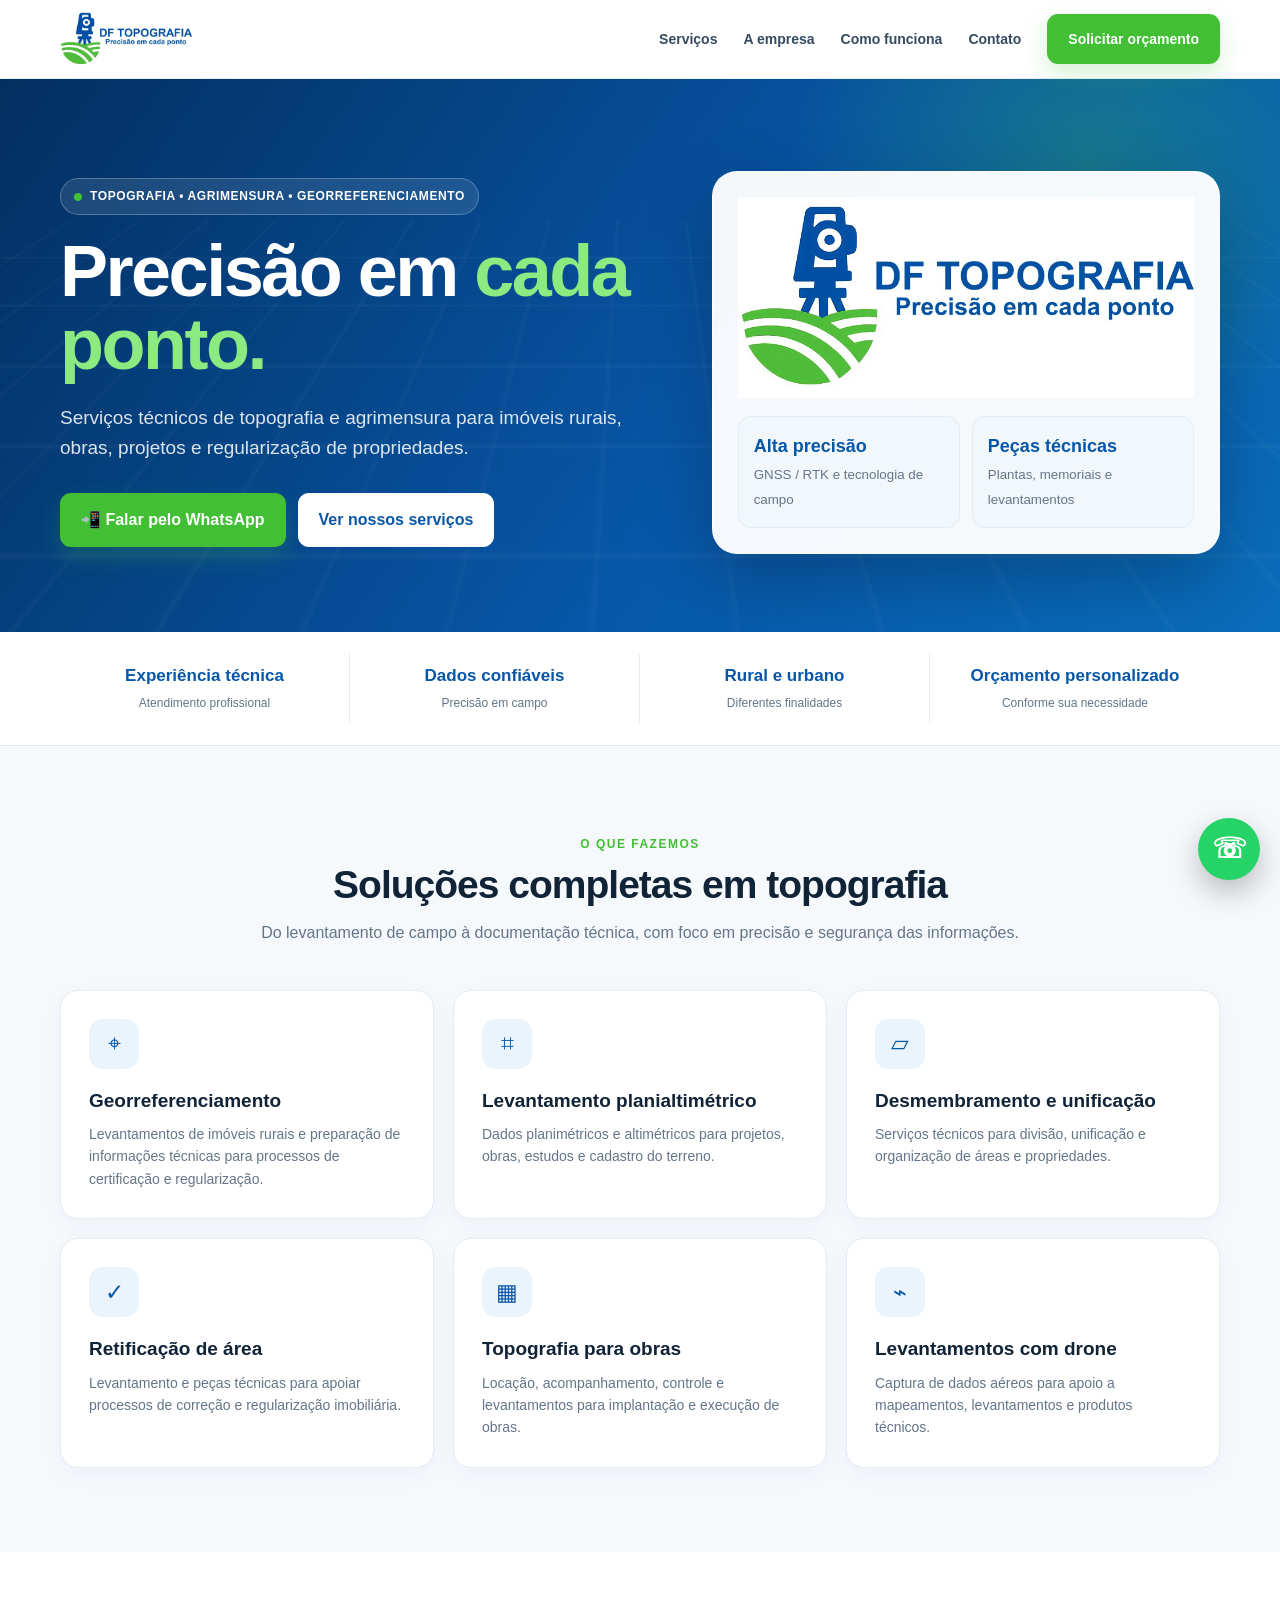
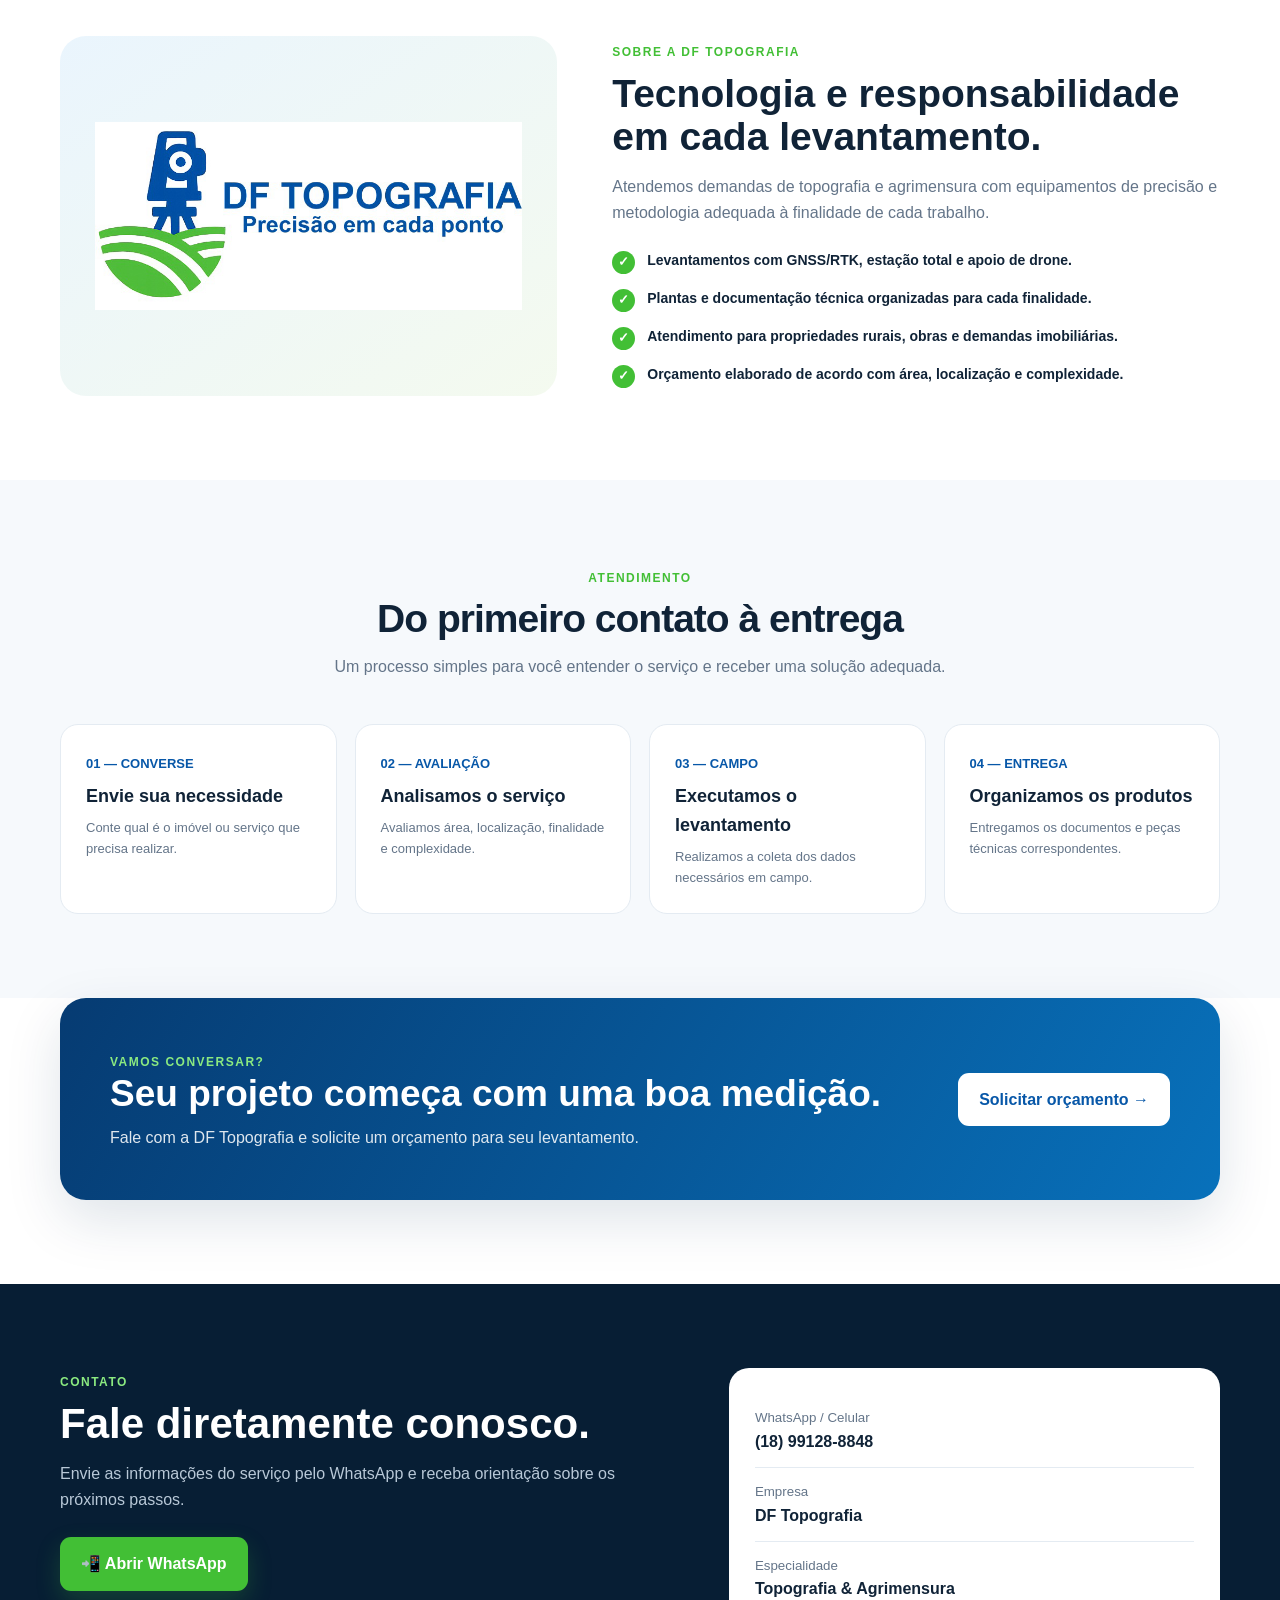
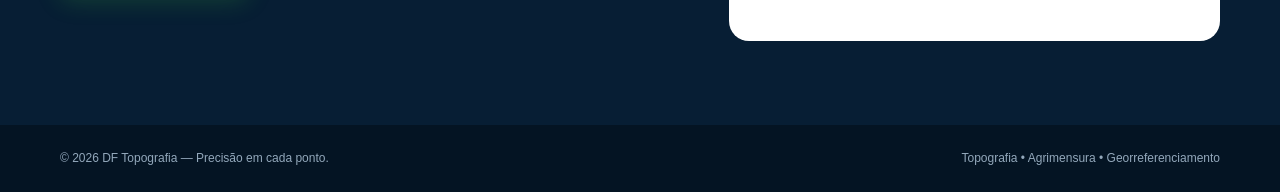
==== index.html @ 1c240432 "Add files via upload" ====
<!DOCTYPE html>
<html lang="pt-BR">
<head>
<meta charset="UTF-8">
<meta name="viewport" content="width=device-width, initial-scale=1.0">
<meta name="theme-color" content="#0757a8">
<meta name="description" content="DF Topografia — topografia, agrimensura e georreferenciamento com precisão em cada ponto.">
<title>DF Topografia | Precisão em cada ponto</title>
<style>
:root{--blue:#0757a8;--blue-dark:#043b74;--green:#42bf35;--ink:#102337;--muted:#647589;--bg:#f6f9fc;--line:#e4ebf2;--white:#fff;--shadow:0 20px 55px rgba(7,48,85,.13)}
*{box-sizing:border-box;margin:0;padding:0}html{scroll-behavior:smooth}body{font-family:Inter,Arial,Helvetica,sans-serif;color:var(--ink);line-height:1.6;background:#fff}a{text-decoration:none;color:inherit}.container{width:min(1160px,92%);margin:auto}
header{position:sticky;top:0;z-index:50;background:rgba(255,255,255,.94);backdrop-filter:blur(14px);border-bottom:1px solid rgba(228,235,242,.9)}.nav{height:78px;display:flex;align-items:center;justify-content:space-between}.brand img{width:auto;height:58px;display:block}
nav{display:flex;align-items:center;gap:26px}nav a{font-size:14px;font-weight:800;color:#344b61}nav a:hover{color:var(--blue)}
.btn{display:inline-flex;align-items:center;justify-content:center;gap:9px;padding:14px 21px;border-radius:11px;background:var(--green);color:#fff;font-weight:900;box-shadow:0 10px 24px rgba(66,191,53,.22);transition:.2s;border:0}.btn:hover{transform:translateY(-2px)}.btn.blue{background:var(--blue);box-shadow:0 10px 24px rgba(7,87,168,.22)}.btn.white{background:#fff;color:var(--blue);box-shadow:none}
.hero{position:relative;overflow:hidden;color:#fff;background:radial-gradient(circle at 85% 15%,rgba(66,191,53,.26),transparent 25%),linear-gradient(125deg,#032f60 0%,#0757a8 58%,#0a6dbb 100%);padding:92px 0 78px}.hero:before{content:"";position:absolute;inset:0;background:linear-gradient(transparent 95%,rgba(255,255,255,.09) 96%),linear-gradient(90deg,transparent 95%,rgba(255,255,255,.06) 96%);background-size:52px 52px;opacity:.35;transform:perspective(500px) rotateX(45deg) scale(1.8) translateY(130px)}
.hero-grid{position:relative;display:grid;grid-template-columns:1.08fr .92fr;gap:55px;align-items:center}.eyebrow{display:inline-flex;gap:8px;align-items:center;border:1px solid rgba(255,255,255,.25);background:rgba(255,255,255,.1);padding:8px 13px;border-radius:999px;font-size:12px;font-weight:900;letter-spacing:.6px;margin-bottom:20px}.dot{width:8px;height:8px;border-radius:50%;background:var(--green)}
h1{font-size:clamp(42px,6vw,72px);line-height:1.01;letter-spacing:-2.5px;margin-bottom:22px}h1 span{color:#8bea80}.hero p{font-size:19px;color:rgba(255,255,255,.86);max-width:650px;margin-bottom:30px}.actions{display:flex;flex-wrap:wrap;gap:12px}
.hero-card{background:rgba(255,255,255,.96);color:var(--ink);border-radius:25px;padding:25px;box-shadow:0 25px 70px rgba(0,0,0,.24);border:1px solid rgba(255,255,255,.5)}.hero-card img{width:100%;height:auto;display:block}.precision{display:grid;grid-template-columns:1fr 1fr;gap:12px;margin-top:18px}.mini{padding:15px;border-radius:13px;background:#f2f7fb;border:1px solid var(--line)}.mini strong{display:block;color:var(--blue);font-size:18px}.mini small{color:var(--muted)}
.trust{background:#fff;border-bottom:1px solid var(--line)}.trust-grid{display:grid;grid-template-columns:repeat(4,1fr);padding:22px 0}.trust-item{text-align:center;padding:8px 18px;border-right:1px solid var(--line)}.trust-item:last-child{border:0}.trust-item b{display:block;color:var(--blue);font-size:17px}.trust-item span{font-size:12px;color:var(--muted)}
section{padding:84px 0}.section-title{text-align:center;max-width:760px;margin:0 auto 44px}.kicker{font-size:12px;font-weight:900;color:var(--green);letter-spacing:1.5px;text-transform:uppercase}.section-title h2{font-size:39px;line-height:1.12;margin:8px 0 13px;letter-spacing:-1px}.section-title p{color:var(--muted)}
.services{background:var(--bg)}.cards{display:grid;grid-template-columns:repeat(3,1fr);gap:19px}.card{background:#fff;border:1px solid var(--line);border-radius:18px;padding:28px;box-shadow:0 7px 25px rgba(20,55,85,.045);transition:.2s}.card:hover{transform:translateY(-4px);box-shadow:var(--shadow)}.icon{width:50px;height:50px;border-radius:14px;display:grid;place-items:center;background:#eaf4fc;color:var(--blue);font-size:23px;margin-bottom:17px}.card h3{font-size:19px;margin-bottom:7px}.card p{font-size:14px;color:var(--muted)}
.about{background:#fff}.about-grid{display:grid;grid-template-columns:.9fr 1.1fr;gap:55px;align-items:center}.about-visual{border-radius:26px;background:linear-gradient(145deg,#eaf5fd,#f4faef);padding:35px;min-height:360px;display:flex;align-items:center;justify-content:center;position:relative;overflow:hidden}.about-visual:after{content:"PRECISÃO";position:absolute;font-size:72px;font-weight:900;color:rgba(7,87,168,.055);transform:rotate(-12deg)}.about-visual img{position:relative;z-index:1;max-width:100%;height:auto}.about-copy .kicker{display:block}.about-copy h2{font-size:39px;line-height:1.12;margin:9px 0 15px}.about-copy>p{color:var(--muted)}.checks{display:grid;gap:13px;margin-top:24px}.check{display:flex;gap:12px;align-items:flex-start}.check i{font-style:normal;color:#fff;background:var(--green);width:23px;height:23px;min-width:23px;border-radius:50%;display:grid;place-items:center;font-size:13px;font-weight:900;margin-top:2px}.check span{font-weight:700;font-size:14px}
.process{background:var(--bg)}.steps{display:grid;grid-template-columns:repeat(4,1fr);gap:18px}.step{background:#fff;border:1px solid var(--line);border-radius:18px;padding:25px}.num{font-size:13px;color:var(--blue);font-weight:900}.step h3{margin:7px 0;font-size:18px}.step p{font-size:13px;color:var(--muted)}
.cta{padding:0 0 84px}.cta-box{border-radius:26px;padding:50px;background:linear-gradient(120deg,#063b72,#0871bb);color:#fff;display:flex;align-items:center;justify-content:space-between;gap:30px;box-shadow:var(--shadow)}.cta-box h2{font-size:37px;line-height:1.1;margin-bottom:10px}.cta-box p{opacity:.87;max-width:650px}
.contact{background:#071e34;color:#fff}.contact-grid{display:grid;grid-template-columns:1fr .8fr;gap:55px}.contact h2{font-size:42px;line-height:1.1;margin:7px 0 14px}.contact p{color:#b8c8d7}.contact-card{background:#fff;color:var(--ink);border-radius:20px;padding:26px}.line{padding:13px 0;border-bottom:1px solid var(--line)}.line:last-child{border:0}.line small{display:block;color:var(--muted)}.line strong{font-size:16px}
footer{background:#041423;color:#93a8bb;padding:24px 0;font-size:12px}.footer-flex{display:flex;justify-content:space-between;gap:20px;flex-wrap:wrap}
.float{position:fixed;right:20px;bottom:20px;z-index:60;width:62px;height:62px;border-radius:50%;background:#25d366;color:#fff;display:grid;place-items:center;font-size:28px;box-shadow:0 12px 30px rgba(0,0,0,.25);font-weight:900}
@media(max-width:900px){nav{display:none}.hero-grid,.about-grid,.contact-grid{grid-template-columns:1fr}.cards{grid-template-columns:1fr 1fr}.steps{grid-template-columns:1fr 1fr}.trust-grid{grid-template-columns:1fr 1fr}.trust-item:nth-child(2){border:0}}
@media(max-width:580px){.nav{height:70px}.brand img{height:48px;max-width:260px}.hero{padding:62px 0 55px}h1{letter-spacing:-1.6px}.hero p{font-size:17px}.cards,.steps,.trust-grid{grid-template-columns:1fr}.trust-item{border:0;border-bottom:1px solid var(--line);padding:13px}.trust-item:last-child{border:0}.section-title h2,.about-copy h2{font-size:32px}.cta-box{padding:35px 27px;display:block}.cta-box .btn{margin-top:22px}.contact h2{font-size:34px}}
</style>
</head>
<body>
<header>
<div class="container nav">
<a class="brand" href="#inicio"><img src="logo.png" alt="DF Topografia"></a>
<nav>
<a href="#servicos">Serviços</a><a href="#sobre">A empresa</a><a href="#processo">Como funciona</a><a href="#contato">Contato</a>
<a class="btn" href="https://wa.me/5518991288848?text=Olá!%20Gostaria%20de%20solicitar%20um%20orçamento%20de%20topografia." target="_blank">Solicitar orçamento</a>
</nav>
</div>
</header>

<main>
<section class="hero" id="inicio">
<div class="container hero-grid">
<div>
<div class="eyebrow"><span class="dot"></span> TOPOGRAFIA • AGRIMENSURA • GEORREFERENCIAMENTO</div>
<h1>Precisão em <span>cada ponto.</span></h1>
<p>Serviços técnicos de topografia e agrimensura para imóveis rurais, obras, projetos e regularização de propriedades.</p>
<div class="actions">
<a class="btn" href="https://wa.me/5518991288848?text=Olá!%20Vim%20pelo%20site%20da%20DF%20Topografia%20e%20gostaria%20de%20um%20orçamento." target="_blank">📲 Falar pelo WhatsApp</a>
<a class="btn white" href="#servicos">Ver nossos serviços</a>
</div>
</div>
<div class="hero-card">
<img src="logo.png" alt="DF Topografia — Precisão em cada ponto">
<div class="precision">
<div class="mini"><strong>Alta precisão</strong><small>GNSS / RTK e tecnologia de campo</small></div>
<div class="mini"><strong>Peças técnicas</strong><small>Plantas, memoriais e levantamentos</small></div>
</div>
</div>
</div>
</section>

<div class="trust"><div class="container trust-grid">
<div class="trust-item"><b>Experiência técnica</b><span>Atendimento profissional</span></div>
<div class="trust-item"><b>Dados confiáveis</b><span>Precisão em campo</span></div>
<div class="trust-item"><b>Rural e urbano</b><span>Diferentes finalidades</span></div>
<div class="trust-item"><b>Orçamento personalizado</b><span>Conforme sua necessidade</span></div>
</div></div>

<section class="services" id="servicos">
<div class="container">
<div class="section-title"><span class="kicker">O que fazemos</span><h2>Soluções completas em topografia</h2><p>Do levantamento de campo à documentação técnica, com foco em precisão e segurança das informações.</p></div>
<div class="cards">
<article class="card"><div class="icon">⌖</div><h3>Georreferenciamento</h3><p>Levantamentos de imóveis rurais e preparação de informações técnicas para processos de certificação e regularização.</p></article>
<article class="card"><div class="icon">⌗</div><h3>Levantamento planialtimétrico</h3><p>Dados planimétricos e altimétricos para projetos, obras, estudos e cadastro do terreno.</p></article>
<article class="card"><div class="icon">▱</div><h3>Desmembramento e unificação</h3><p>Serviços técnicos para divisão, unificação e organização de áreas e propriedades.</p></article>
<article class="card"><div class="icon">✓</div><h3>Retificação de área</h3><p>Levantamento e peças técnicas para apoiar processos de correção e regularização imobiliária.</p></article>
<article class="card"><div class="icon">▦</div><h3>Topografia para obras</h3><p>Locação, acompanhamento, controle e levantamentos para implantação e execução de obras.</p></article>
<article class="card"><div class="icon">⌁</div><h3>Levantamentos com drone</h3><p>Captura de dados aéreos para apoio a mapeamentos, levantamentos e produtos técnicos.</p></article>
</div>
</div>
</section>

<section class="about" id="sobre">
<div class="container about-grid">
<div class="about-visual"><img src="logo.png" alt="Logo DF Topografia"></div>
<div class="about-copy">
<span class="kicker">Sobre a DF Topografia</span>
<h2>Tecnologia e responsabilidade em cada levantamento.</h2>
<p>Atendemos demandas de topografia e agrimensura com equipamentos de precisão e metodologia adequada à finalidade de cada trabalho.</p>
<div class="checks">
<div class="check"><i>✓</i><span>Levantamentos com GNSS/RTK, estação total e apoio de drone.</span></div>
<div class="check"><i>✓</i><span>Plantas e documentação técnica organizadas para cada finalidade.</span></div>
<div class="check"><i>✓</i><span>Atendimento para propriedades rurais, obras e demandas imobiliárias.</span></div>
<div class="check"><i>✓</i><span>Orçamento elaborado de acordo com área, localização e complexidade.</span></div>
</div>
</div>
</div>
</section>

<section class="process" id="processo">
<div class="container">
<div class="section-title"><span class="kicker">Atendimento</span><h2>Do primeiro contato à entrega</h2><p>Um processo simples para você entender o serviço e receber uma solução adequada.</p></div>
<div class="steps">
<div class="step"><span class="num">01 — CONVERSE</span><h3>Envie sua necessidade</h3><p>Conte qual é o imóvel ou serviço que precisa realizar.</p></div>
<div class="step"><span class="num">02 — AVALIAÇÃO</span><h3>Analisamos o serviço</h3><p>Avaliamos área, localização, finalidade e complexidade.</p></div>
<div class="step"><span class="num">03 — CAMPO</span><h3>Executamos o levantamento</h3><p>Realizamos a coleta dos dados necessários em campo.</p></div>
<div class="step"><span class="num">04 — ENTREGA</span><h3>Organizamos os produtos</h3><p>Entregamos os documentos e peças técnicas correspondentes.</p></div>
</div>
</div>
</section>

<section class="cta">
<div class="container"><div class="cta-box">
<div><span class="kicker" style="color:#8bea80">Vamos conversar?</span><h2>Seu projeto começa com uma boa medição.</h2><p>Fale com a DF Topografia e solicite um orçamento para seu levantamento.</p></div>
<a class="btn white" href="https://wa.me/5518991288848?text=Olá!%20Gostaria%20de%20solicitar%20um%20orçamento%20com%20a%20DF%20Topografia." target="_blank">Solicitar orçamento →</a>
</div></div>
</section>

<section class="contact" id="contato">
<div class="container contact-grid">
<div><span class="kicker" style="color:#8bea80">Contato</span><h2>Fale diretamente conosco.</h2><p>Envie as informações do serviço pelo WhatsApp e receba orientação sobre os próximos passos.</p><a class="btn" style="margin-top:25px" href="https://wa.me/5518991288848?text=Olá!%20Vim%20pelo%20site%20da%20DF%20Topografia." target="_blank">📲 Abrir WhatsApp</a></div>
<div class="contact-card">
<div class="line"><small>WhatsApp / Celular</small><strong>(18) 99128-8848</strong></div>
<div class="line"><small>Empresa</small><strong>DF Topografia</strong></div>
<div class="line"><small>Especialidade</small><strong>Topografia & Agrimensura</strong></div>
</div>
</div>
</section>
</main>

<footer><div class="container footer-flex"><span>© 2026 DF Topografia — Precisão em cada ponto.</span><span>Topografia • Agrimensura • Georreferenciamento</span></div></footer>
<a class="float" href="https://wa.me/5518991288848?text=Olá!%20Vim%20pelo%20site%20da%20DF%20Topografia." target="_blank" aria-label="WhatsApp">☏</a>
</body>
</html>
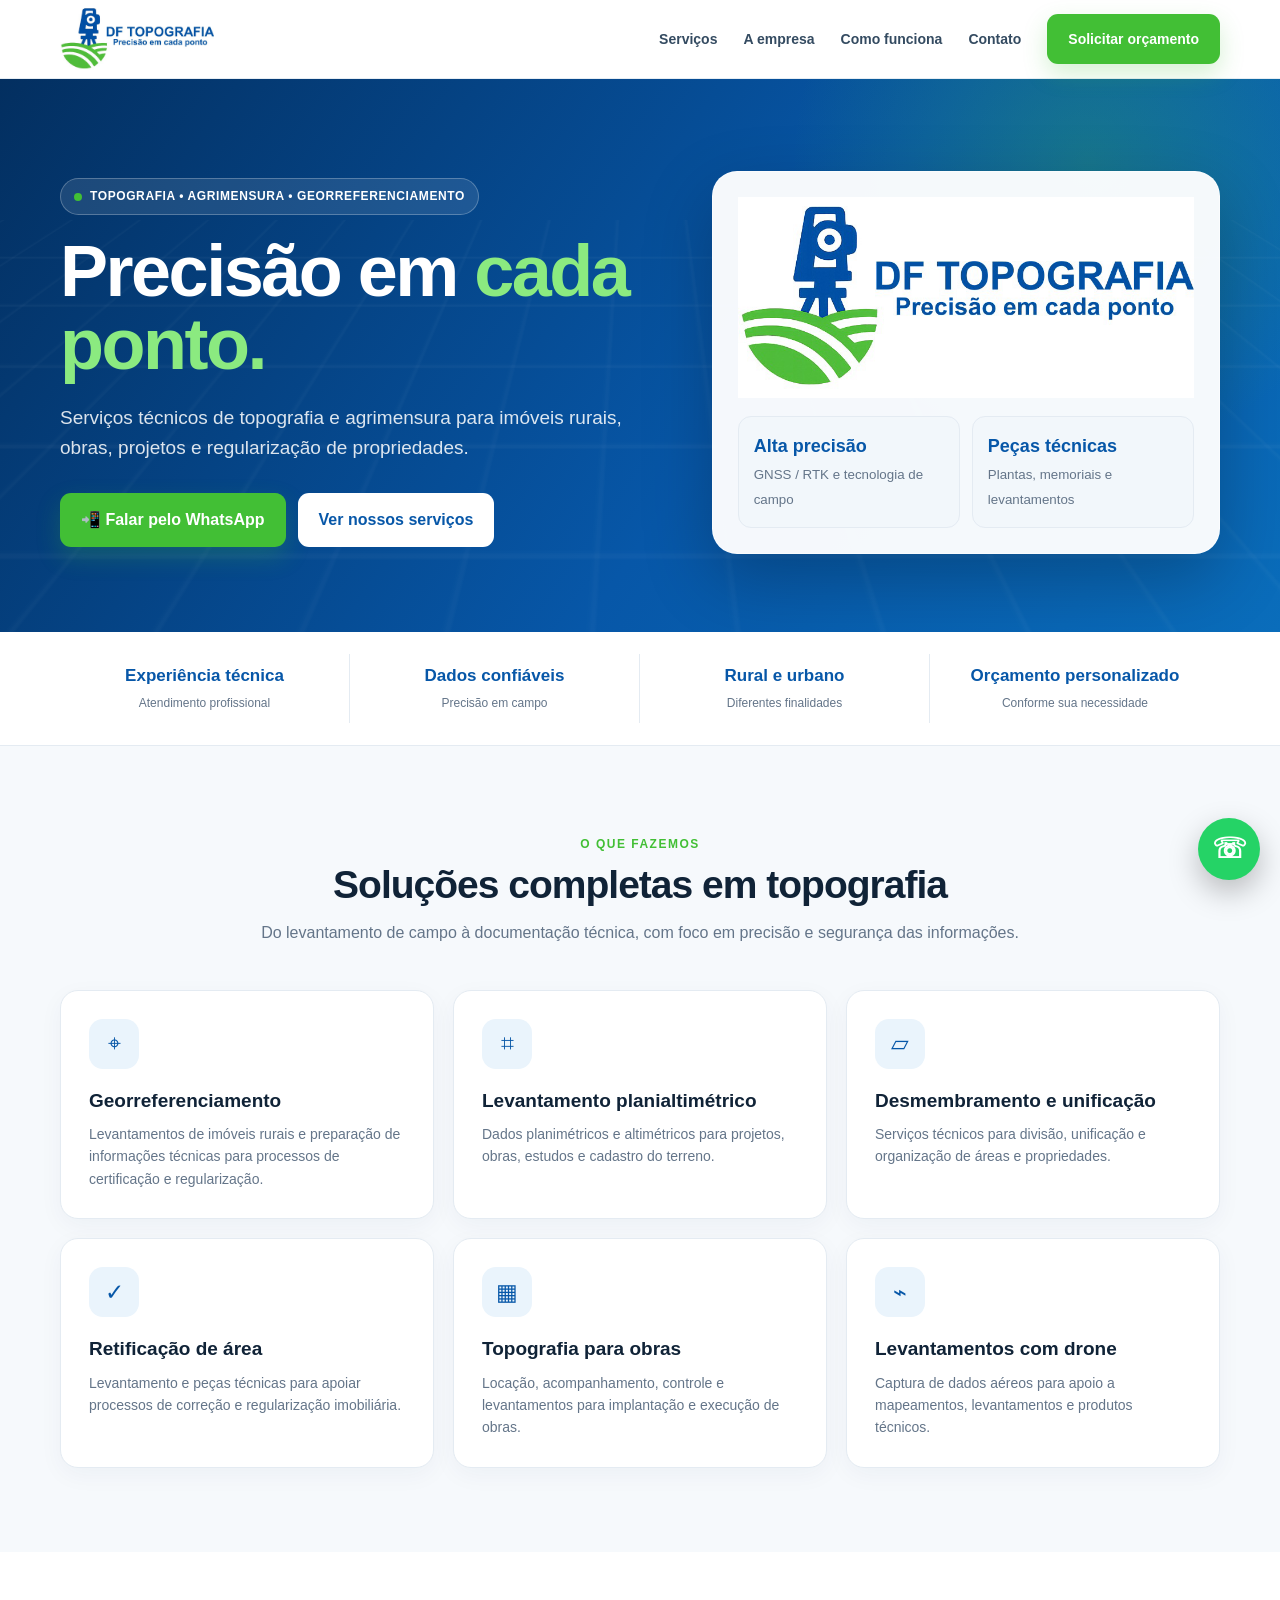
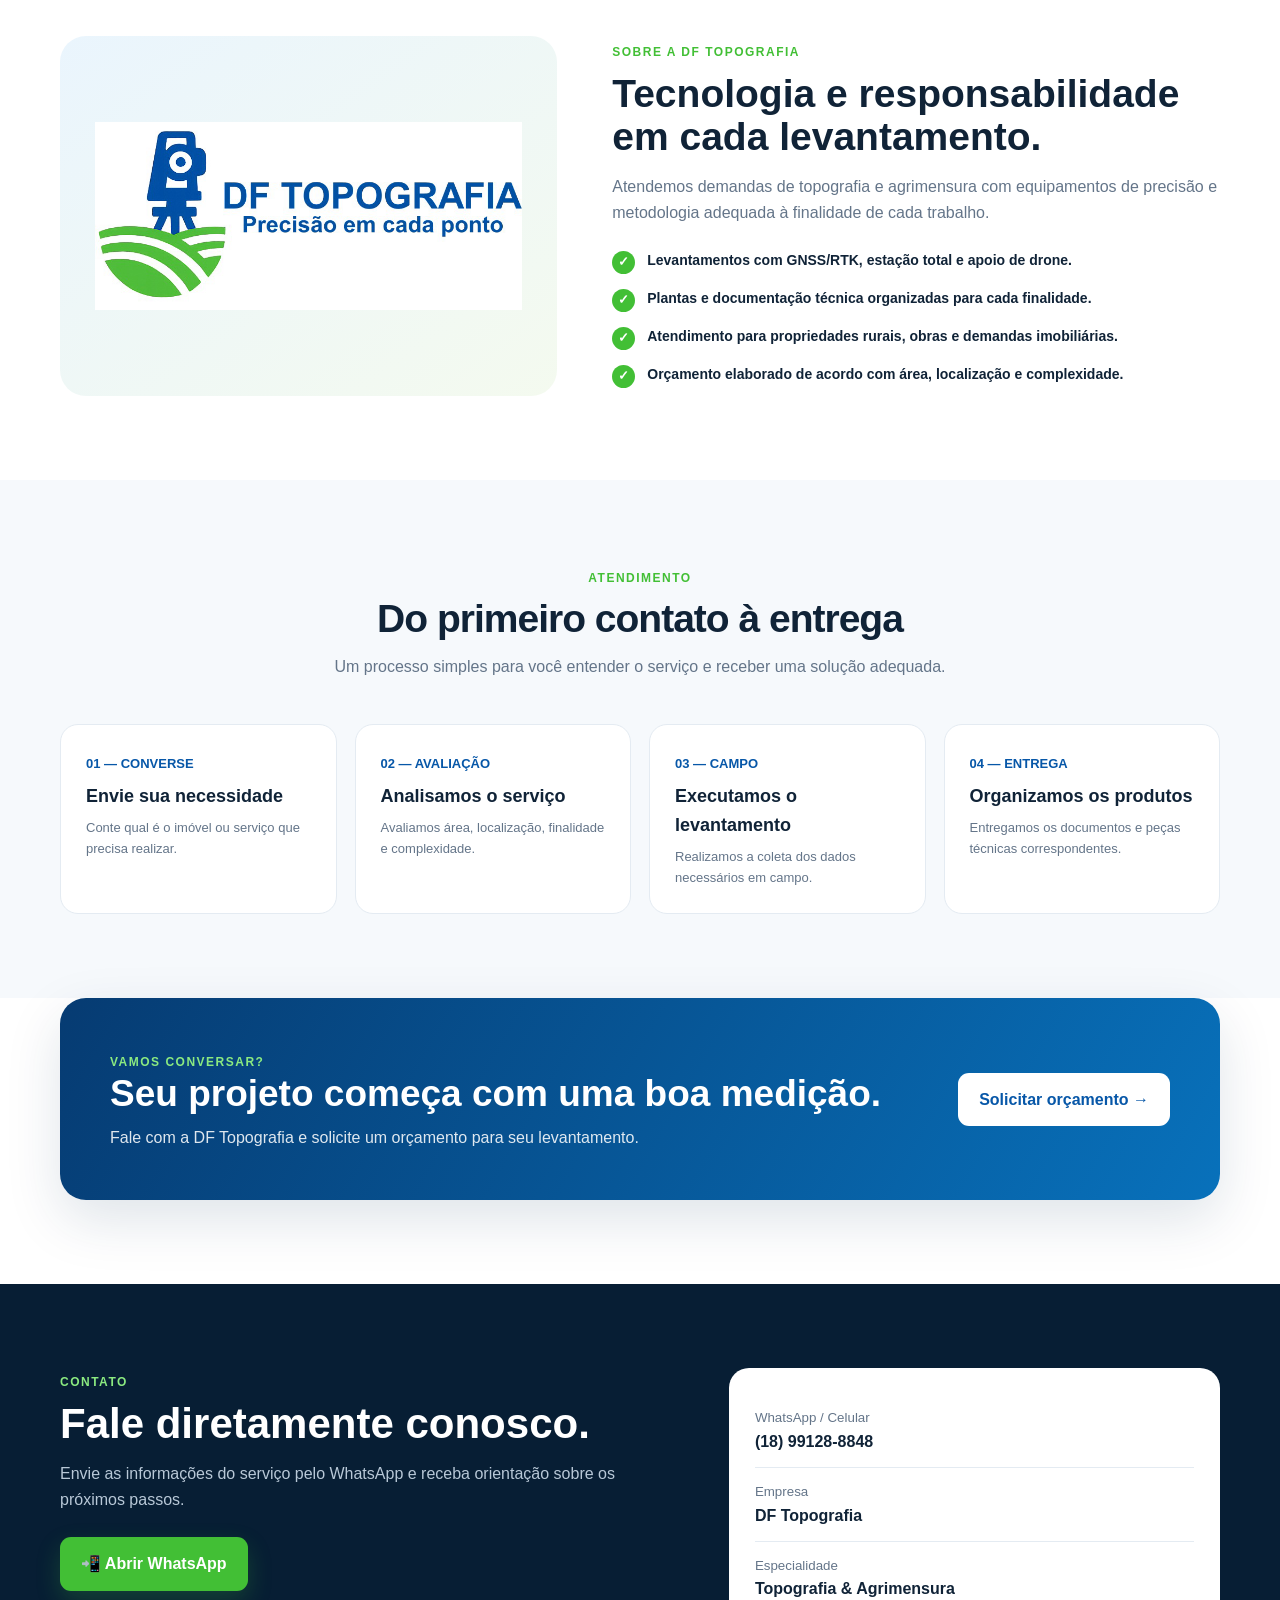
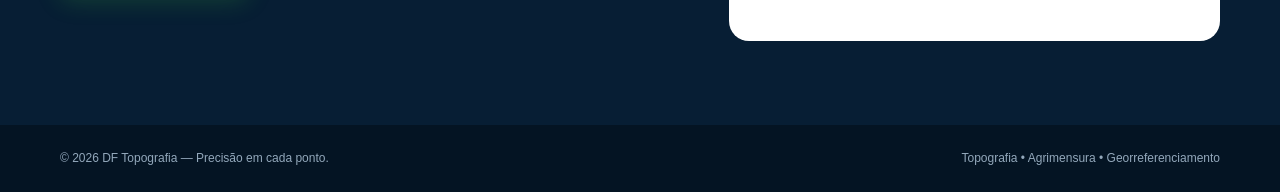
==== commit bec377f5: "Update index.html" ====
--- a/index.html
+++ b/index.html
@@ -9,7 +9,7 @@
 <style>
 :root{--blue:#0757a8;--blue-dark:#043b74;--green:#42bf35;--ink:#102337;--muted:#647589;--bg:#f6f9fc;--line:#e4ebf2;--white:#fff;--shadow:0 20px 55px rgba(7,48,85,.13)}
 *{box-sizing:border-box;margin:0;padding:0}html{scroll-behavior:smooth}body{font-family:Inter,Arial,Helvetica,sans-serif;color:var(--ink);line-height:1.6;background:#fff}a{text-decoration:none;color:inherit}.container{width:min(1160px,92%);margin:auto}
-header{position:sticky;top:0;z-index:50;background:rgba(255,255,255,.94);backdrop-filter:blur(14px);border-bottom:1px solid rgba(228,235,242,.9)}.nav{height:78px;display:flex;align-items:center;justify-content:space-between}.brand img{width:auto;height:58px;display:block}
+header{position:sticky;top:0;z-index:50;background:rgba(255,255,255,.94);backdrop-filter:blur(14px);border-bottom:1px solid rgba(228,235,242,.9)}.nav{height:78px;display:flex;align-items:center;justify-content:space-between}.brand img{width:auto;height:68px;display:block}
 nav{display:flex;align-items:center;gap:26px}nav a{font-size:14px;font-weight:800;color:#344b61}nav a:hover{color:var(--blue)}
 .btn{display:inline-flex;align-items:center;justify-content:center;gap:9px;padding:14px 21px;border-radius:11px;background:var(--green);color:#fff;font-weight:900;box-shadow:0 10px 24px rgba(66,191,53,.22);transition:.2s;border:0}.btn:hover{transform:translateY(-2px)}.btn.blue{background:var(--blue);box-shadow:0 10px 24px rgba(7,87,168,.22)}.btn.white{background:#fff;color:var(--blue);box-shadow:none}
 .hero{position:relative;overflow:hidden;color:#fff;background:radial-gradient(circle at 85% 15%,rgba(66,191,53,.26),transparent 25%),linear-gradient(125deg,#032f60 0%,#0757a8 58%,#0a6dbb 100%);padding:92px 0 78px}.hero:before{content:"";position:absolute;inset:0;background:linear-gradient(transparent 95%,rgba(255,255,255,.09) 96%),linear-gradient(90deg,transparent 95%,rgba(255,255,255,.06) 96%);background-size:52px 52px;opacity:.35;transform:perspective(500px) rotateX(45deg) scale(1.8) translateY(130px)}
@@ -26,7 +26,7 @@
 footer{background:#041423;color:#93a8bb;padding:24px 0;font-size:12px}.footer-flex{display:flex;justify-content:space-between;gap:20px;flex-wrap:wrap}
 .float{position:fixed;right:20px;bottom:20px;z-index:60;width:62px;height:62px;border-radius:50%;background:#25d366;color:#fff;display:grid;place-items:center;font-size:28px;box-shadow:0 12px 30px rgba(0,0,0,.25);font-weight:900}
 @media(max-width:900px){nav{display:none}.hero-grid,.about-grid,.contact-grid{grid-template-columns:1fr}.cards{grid-template-columns:1fr 1fr}.steps{grid-template-columns:1fr 1fr}.trust-grid{grid-template-columns:1fr 1fr}.trust-item:nth-child(2){border:0}}
-@media(max-width:580px){.nav{height:70px}.brand img{height:48px;max-width:260px}.hero{padding:62px 0 55px}h1{letter-spacing:-1.6px}.hero p{font-size:17px}.cards,.steps,.trust-grid{grid-template-columns:1fr}.trust-item{border:0;border-bottom:1px solid var(--line);padding:13px}.trust-item:last-child{border:0}.section-title h2,.about-copy h2{font-size:32px}.cta-box{padding:35px 27px;display:block}.cta-box .btn{margin-top:22px}.contact h2{font-size:34px}}
+@media(max-width:580px){.nav{height:70px}.brand img{height:58px;max-width:260px}.hero{padding:62px 0 55px}h1{letter-spacing:-1.6px}.hero p{font-size:17px}.cards,.steps,.trust-grid{grid-template-columns:1fr}.trust-item{border:0;border-bottom:1px solid var(--line);padding:13px}.trust-item:last-child{border:0}.section-title h2,.about-copy h2{font-size:32px}.cta-box{padding:35px 27px;display:block}.cta-box .btn{margin-top:22px}.contact h2{font-size:34px}}
 </style>
 </head>
 <body>
@@ -134,4 +134,4 @@
 <footer><div class="container footer-flex"><span>© 2026 DF Topografia — Precisão em cada ponto.</span><span>Topografia • Agrimensura • Georreferenciamento</span></div></footer>
 <a class="float" href="https://wa.me/5518991288848?text=Olá!%20Vim%20pelo%20site%20da%20DF%20Topografia." target="_blank" aria-label="WhatsApp">☏</a>
 </body>
-</html>+</html>
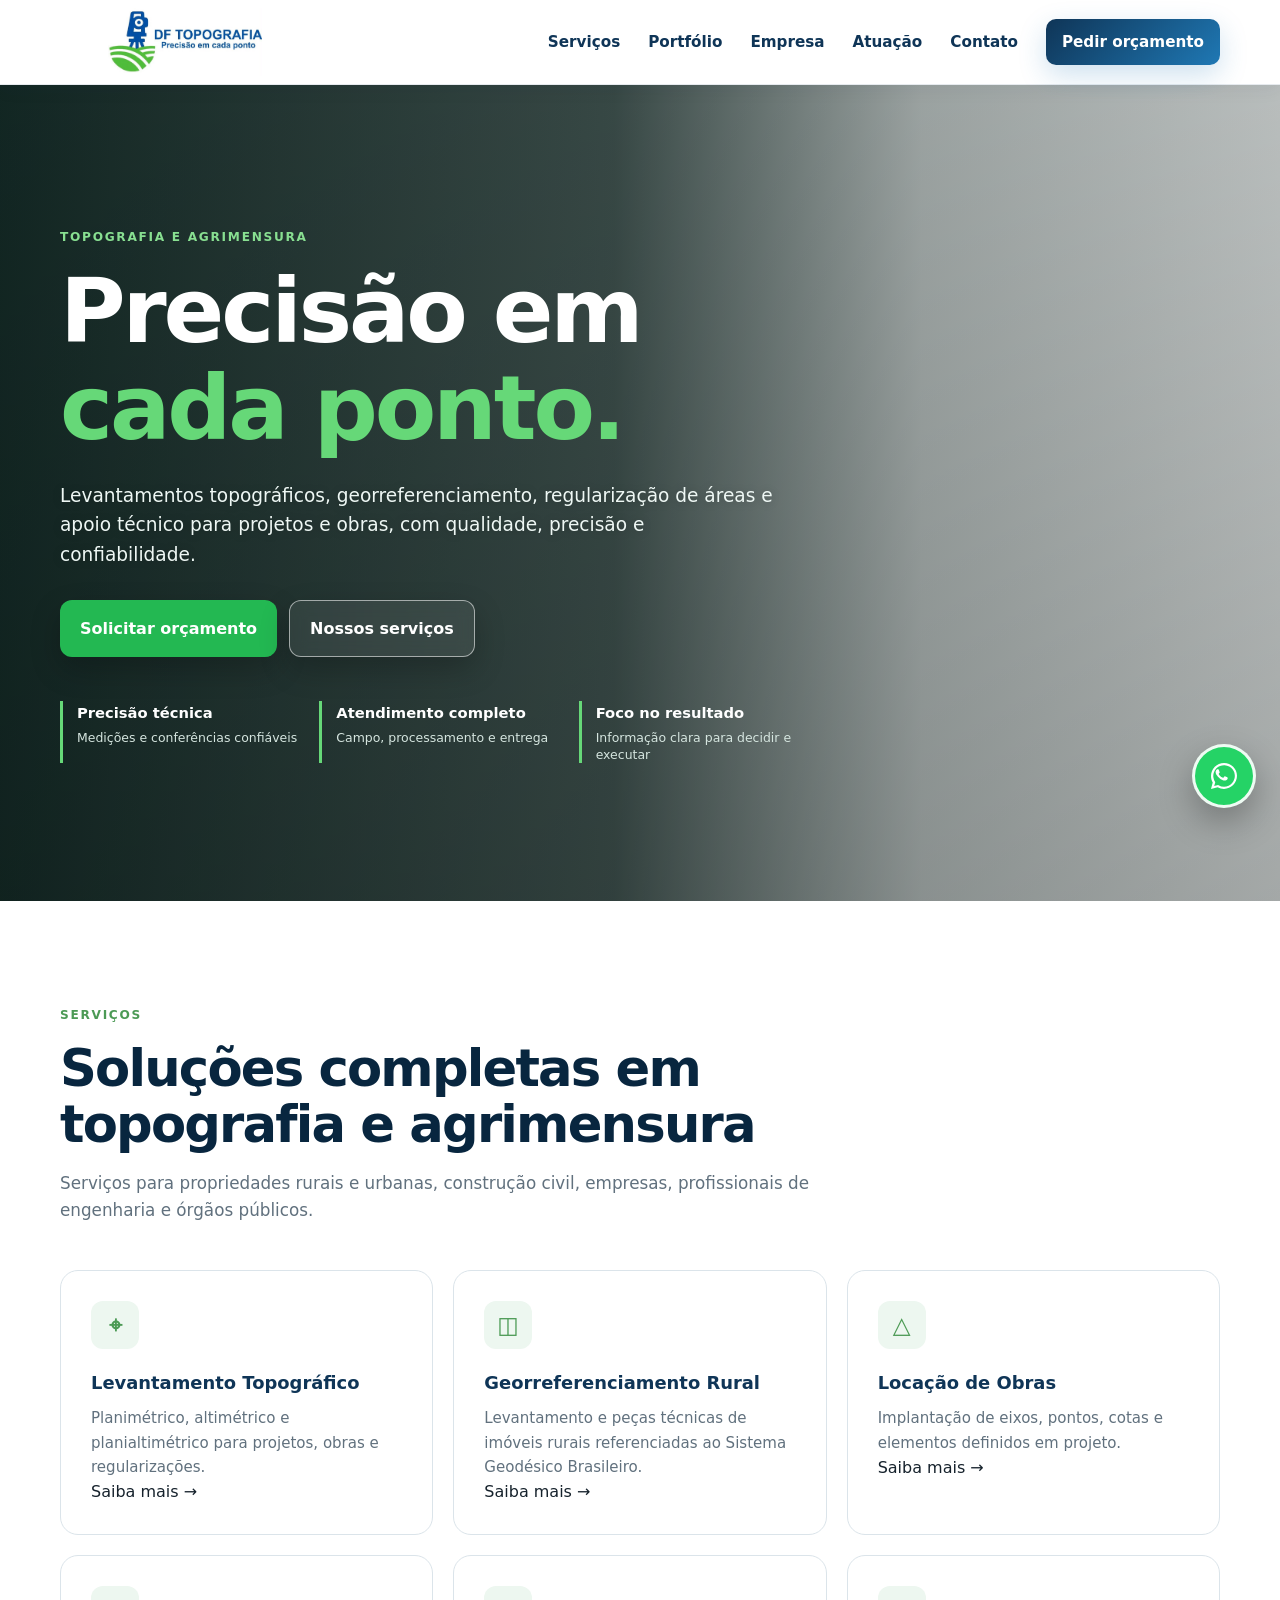
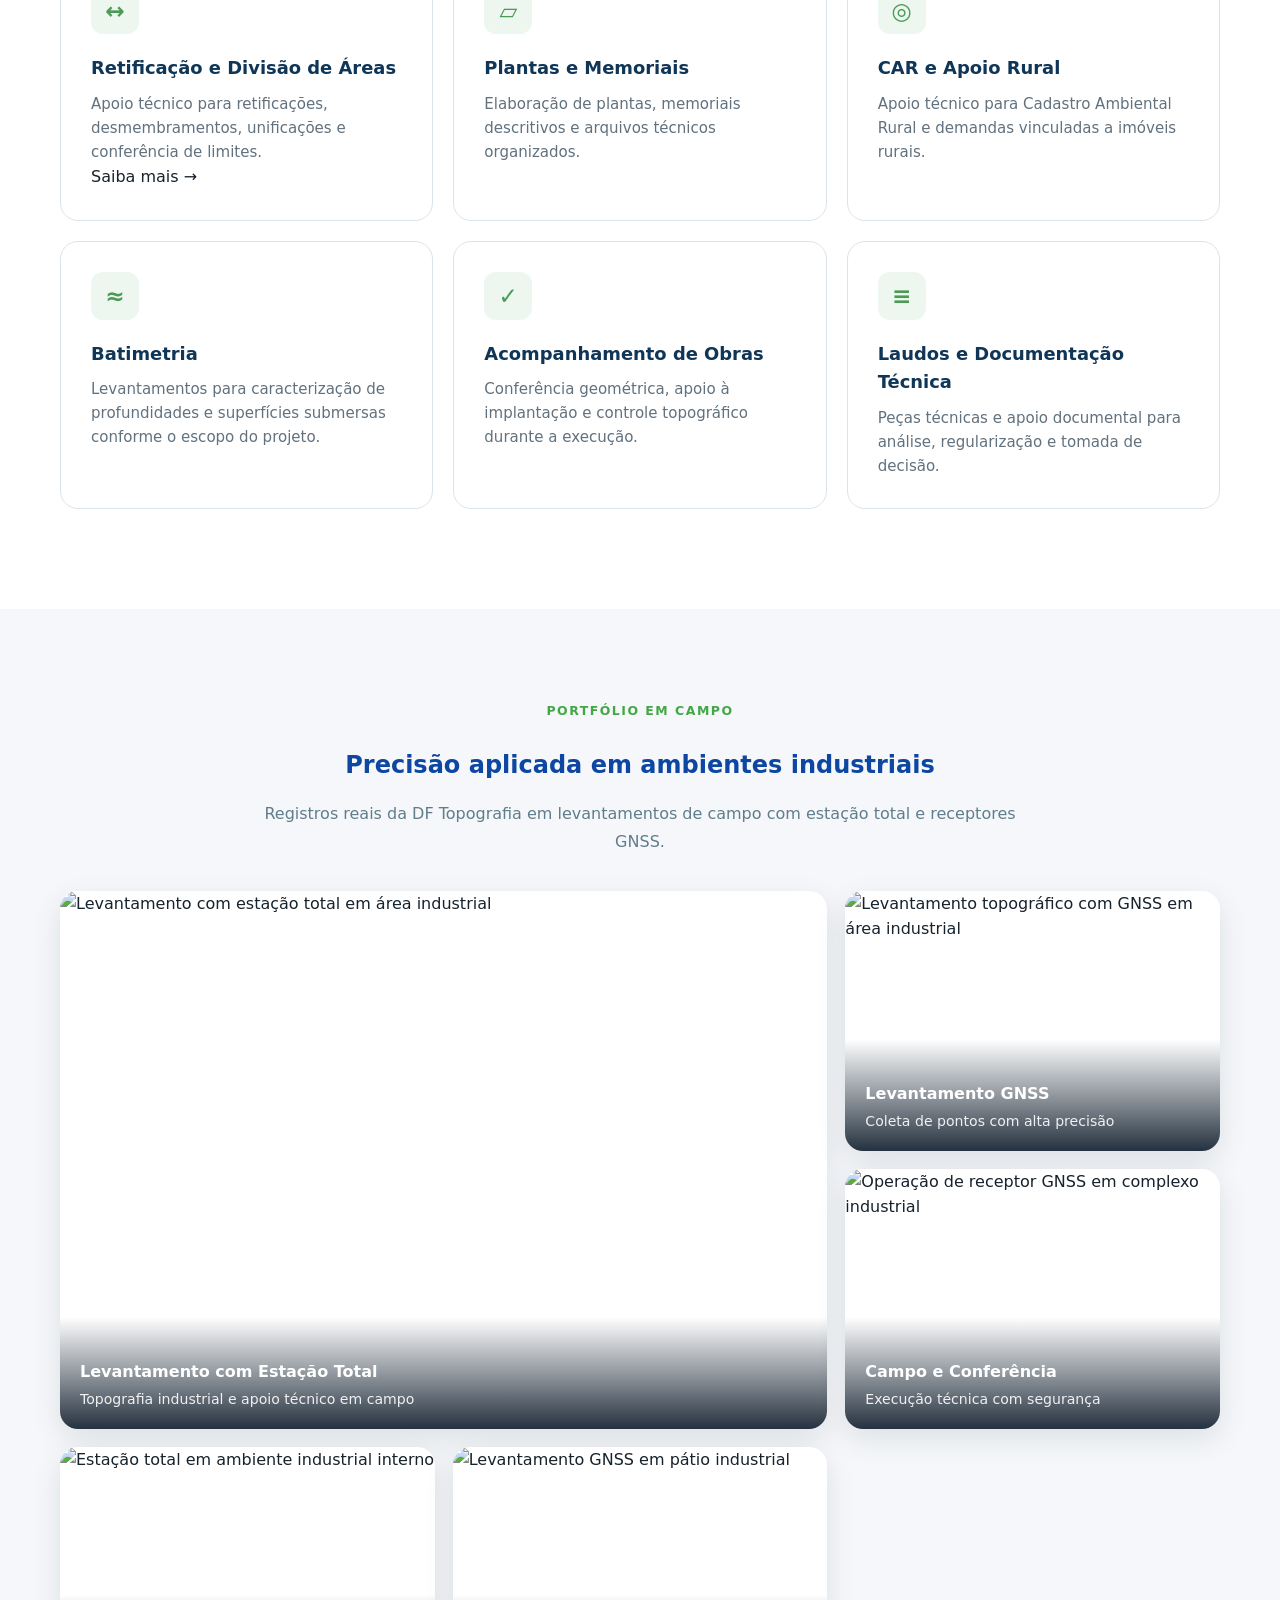
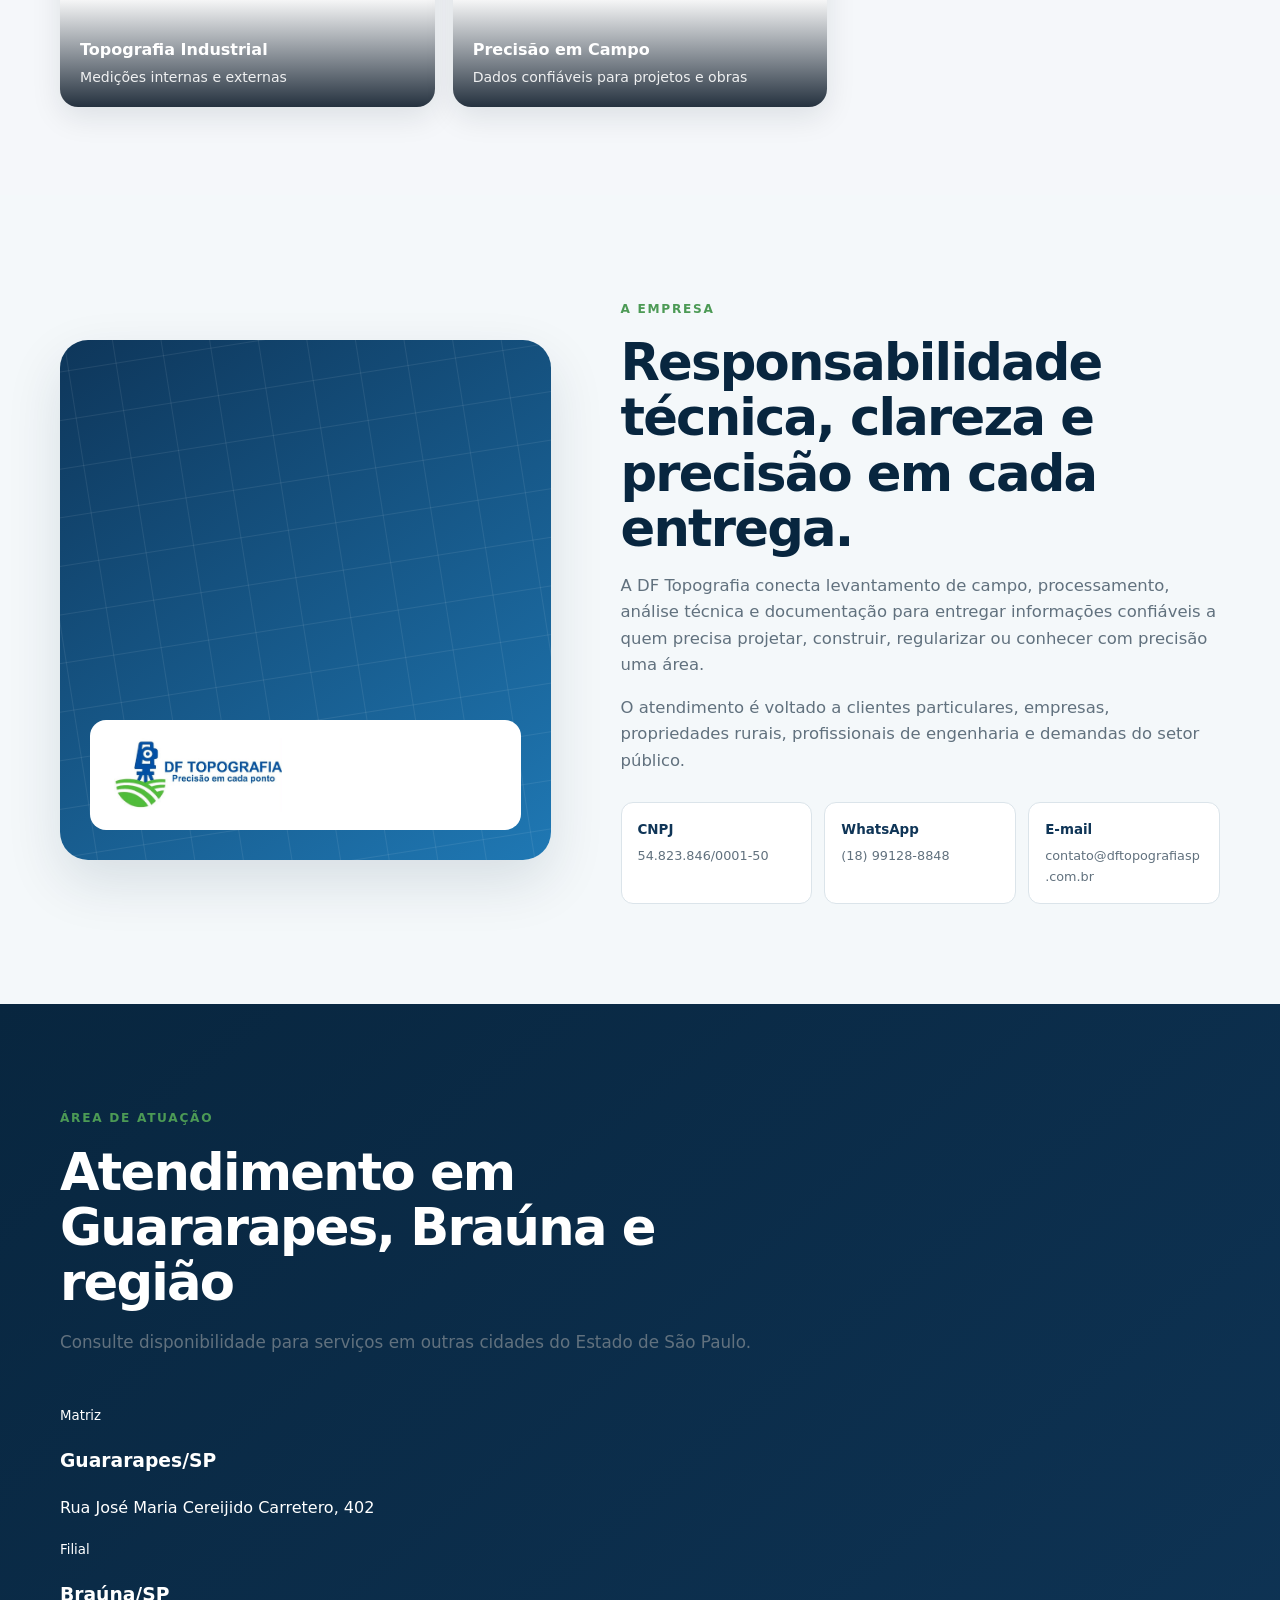
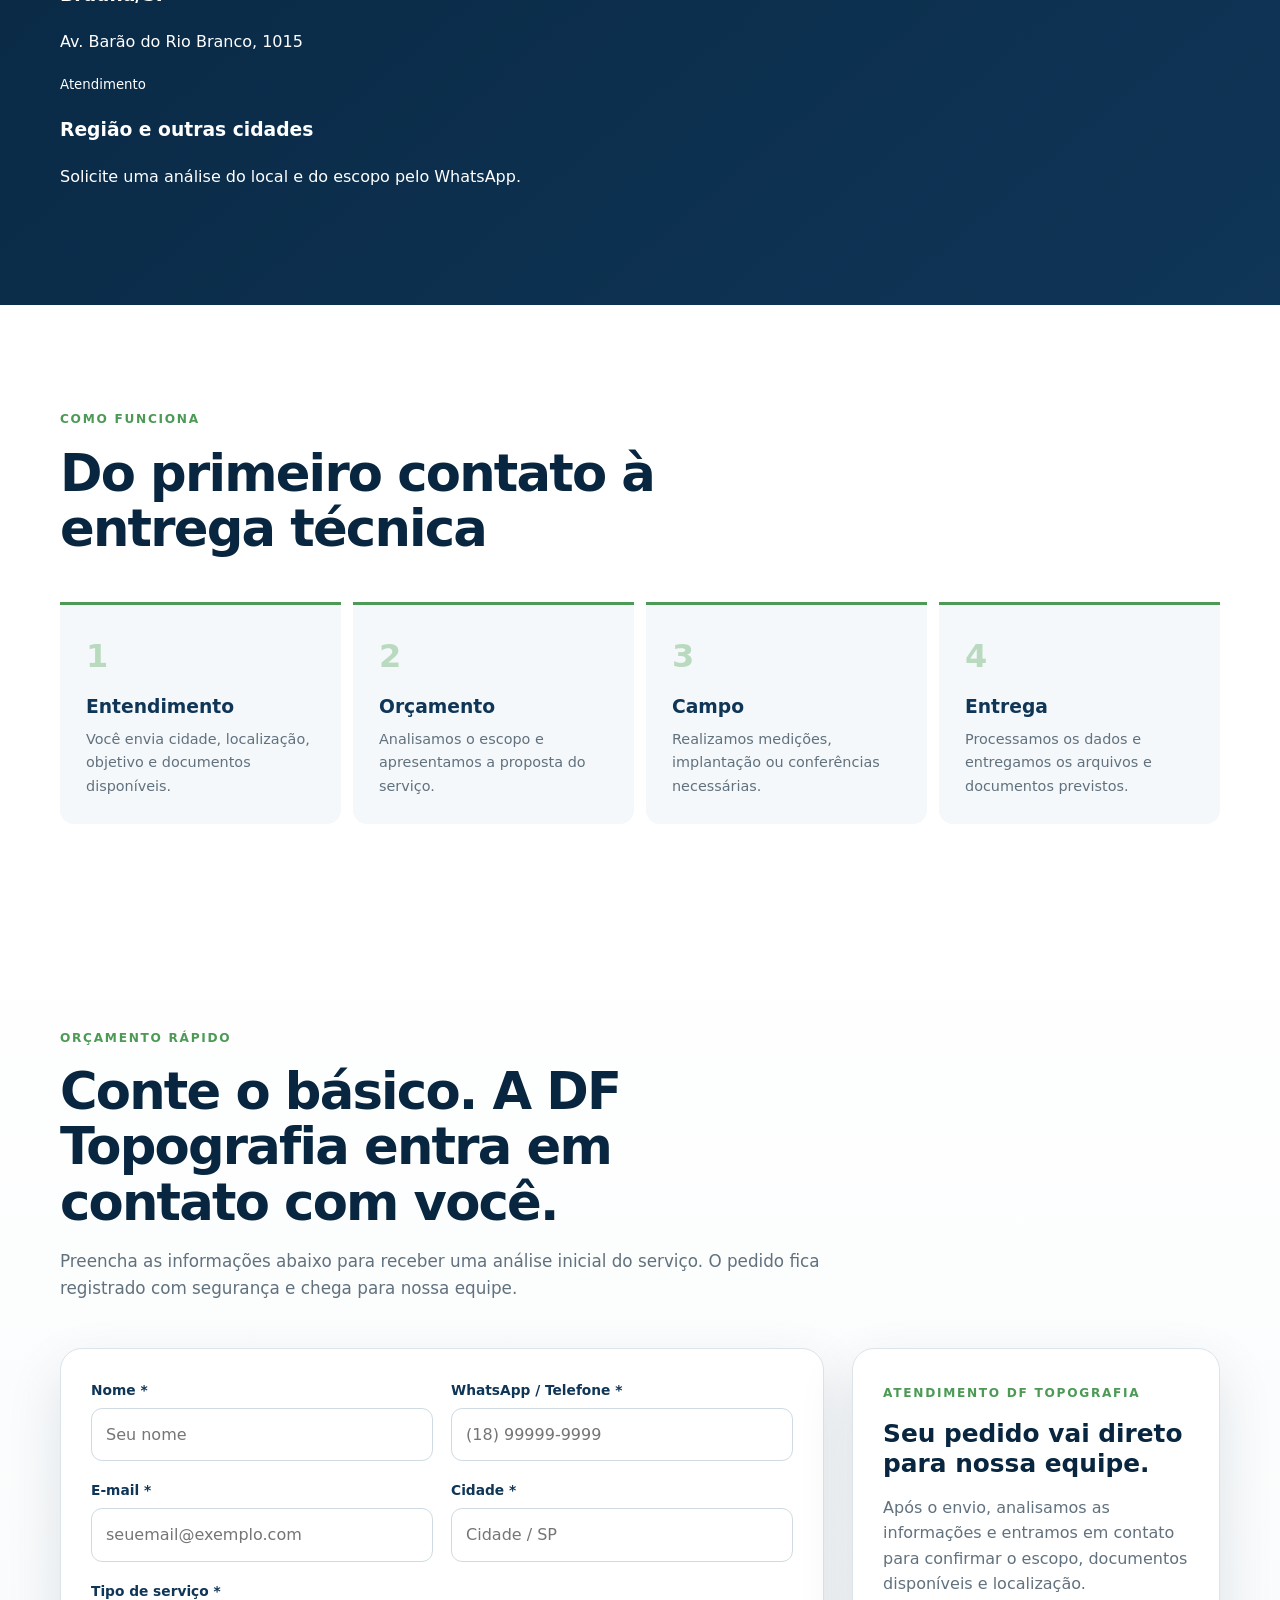
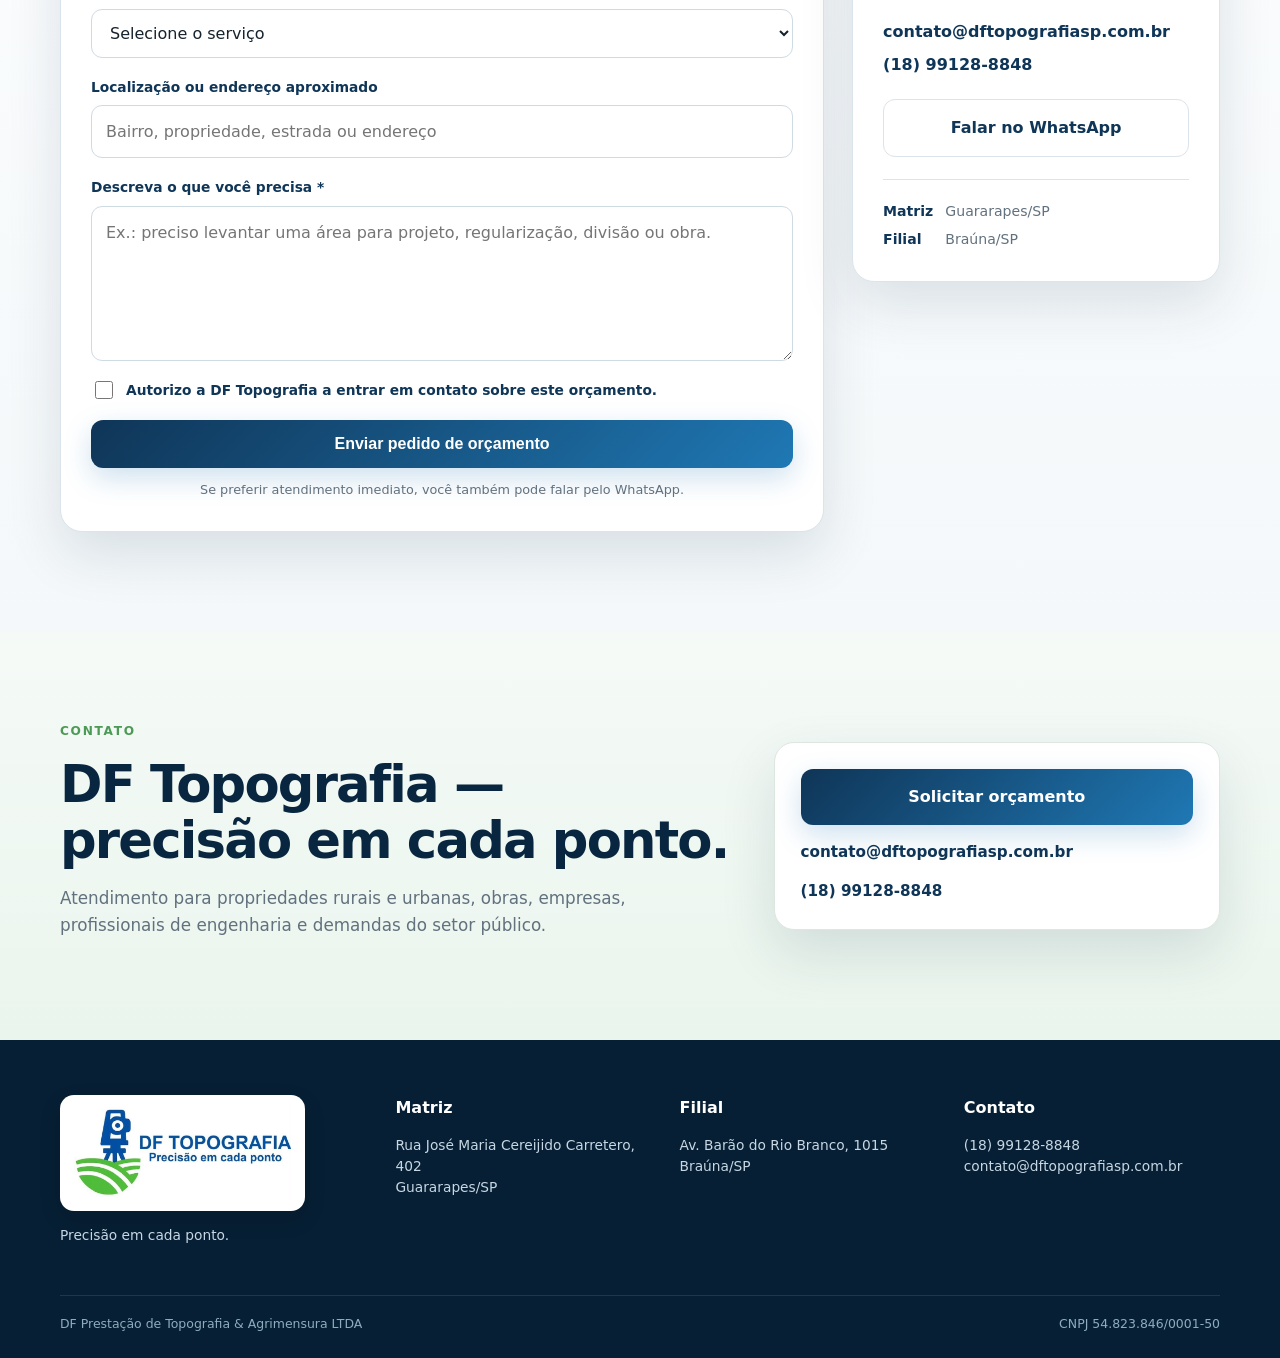
==== commit 1dd668eb: "Add files via upload" ====
--- a/index.html
+++ b/index.html
@@ -1,137 +1,138 @@
 <!DOCTYPE html>
 <html lang="pt-BR">
 <head>
-<meta charset="UTF-8">
-<meta name="viewport" content="width=device-width, initial-scale=1.0">
-<meta name="theme-color" content="#0757a8">
-<meta name="description" content="DF Topografia — topografia, agrimensura e georreferenciamento com precisão em cada ponto.">
-<title>DF Topografia | Precisão em cada ponto</title>
-<style>
-:root{--blue:#0757a8;--blue-dark:#043b74;--green:#42bf35;--ink:#102337;--muted:#647589;--bg:#f6f9fc;--line:#e4ebf2;--white:#fff;--shadow:0 20px 55px rgba(7,48,85,.13)}
-*{box-sizing:border-box;margin:0;padding:0}html{scroll-behavior:smooth}body{font-family:Inter,Arial,Helvetica,sans-serif;color:var(--ink);line-height:1.6;background:#fff}a{text-decoration:none;color:inherit}.container{width:min(1160px,92%);margin:auto}
-header{position:sticky;top:0;z-index:50;background:rgba(255,255,255,.94);backdrop-filter:blur(14px);border-bottom:1px solid rgba(228,235,242,.9)}.nav{height:78px;display:flex;align-items:center;justify-content:space-between}.brand img{width:auto;height:68px;display:block}
-nav{display:flex;align-items:center;gap:26px}nav a{font-size:14px;font-weight:800;color:#344b61}nav a:hover{color:var(--blue)}
-.btn{display:inline-flex;align-items:center;justify-content:center;gap:9px;padding:14px 21px;border-radius:11px;background:var(--green);color:#fff;font-weight:900;box-shadow:0 10px 24px rgba(66,191,53,.22);transition:.2s;border:0}.btn:hover{transform:translateY(-2px)}.btn.blue{background:var(--blue);box-shadow:0 10px 24px rgba(7,87,168,.22)}.btn.white{background:#fff;color:var(--blue);box-shadow:none}
-.hero{position:relative;overflow:hidden;color:#fff;background:radial-gradient(circle at 85% 15%,rgba(66,191,53,.26),transparent 25%),linear-gradient(125deg,#032f60 0%,#0757a8 58%,#0a6dbb 100%);padding:92px 0 78px}.hero:before{content:"";position:absolute;inset:0;background:linear-gradient(transparent 95%,rgba(255,255,255,.09) 96%),linear-gradient(90deg,transparent 95%,rgba(255,255,255,.06) 96%);background-size:52px 52px;opacity:.35;transform:perspective(500px) rotateX(45deg) scale(1.8) translateY(130px)}
-.hero-grid{position:relative;display:grid;grid-template-columns:1.08fr .92fr;gap:55px;align-items:center}.eyebrow{display:inline-flex;gap:8px;align-items:center;border:1px solid rgba(255,255,255,.25);background:rgba(255,255,255,.1);padding:8px 13px;border-radius:999px;font-size:12px;font-weight:900;letter-spacing:.6px;margin-bottom:20px}.dot{width:8px;height:8px;border-radius:50%;background:var(--green)}
-h1{font-size:clamp(42px,6vw,72px);line-height:1.01;letter-spacing:-2.5px;margin-bottom:22px}h1 span{color:#8bea80}.hero p{font-size:19px;color:rgba(255,255,255,.86);max-width:650px;margin-bottom:30px}.actions{display:flex;flex-wrap:wrap;gap:12px}
-.hero-card{background:rgba(255,255,255,.96);color:var(--ink);border-radius:25px;padding:25px;box-shadow:0 25px 70px rgba(0,0,0,.24);border:1px solid rgba(255,255,255,.5)}.hero-card img{width:100%;height:auto;display:block}.precision{display:grid;grid-template-columns:1fr 1fr;gap:12px;margin-top:18px}.mini{padding:15px;border-radius:13px;background:#f2f7fb;border:1px solid var(--line)}.mini strong{display:block;color:var(--blue);font-size:18px}.mini small{color:var(--muted)}
-.trust{background:#fff;border-bottom:1px solid var(--line)}.trust-grid{display:grid;grid-template-columns:repeat(4,1fr);padding:22px 0}.trust-item{text-align:center;padding:8px 18px;border-right:1px solid var(--line)}.trust-item:last-child{border:0}.trust-item b{display:block;color:var(--blue);font-size:17px}.trust-item span{font-size:12px;color:var(--muted)}
-section{padding:84px 0}.section-title{text-align:center;max-width:760px;margin:0 auto 44px}.kicker{font-size:12px;font-weight:900;color:var(--green);letter-spacing:1.5px;text-transform:uppercase}.section-title h2{font-size:39px;line-height:1.12;margin:8px 0 13px;letter-spacing:-1px}.section-title p{color:var(--muted)}
-.services{background:var(--bg)}.cards{display:grid;grid-template-columns:repeat(3,1fr);gap:19px}.card{background:#fff;border:1px solid var(--line);border-radius:18px;padding:28px;box-shadow:0 7px 25px rgba(20,55,85,.045);transition:.2s}.card:hover{transform:translateY(-4px);box-shadow:var(--shadow)}.icon{width:50px;height:50px;border-radius:14px;display:grid;place-items:center;background:#eaf4fc;color:var(--blue);font-size:23px;margin-bottom:17px}.card h3{font-size:19px;margin-bottom:7px}.card p{font-size:14px;color:var(--muted)}
-.about{background:#fff}.about-grid{display:grid;grid-template-columns:.9fr 1.1fr;gap:55px;align-items:center}.about-visual{border-radius:26px;background:linear-gradient(145deg,#eaf5fd,#f4faef);padding:35px;min-height:360px;display:flex;align-items:center;justify-content:center;position:relative;overflow:hidden}.about-visual:after{content:"PRECISÃO";position:absolute;font-size:72px;font-weight:900;color:rgba(7,87,168,.055);transform:rotate(-12deg)}.about-visual img{position:relative;z-index:1;max-width:100%;height:auto}.about-copy .kicker{display:block}.about-copy h2{font-size:39px;line-height:1.12;margin:9px 0 15px}.about-copy>p{color:var(--muted)}.checks{display:grid;gap:13px;margin-top:24px}.check{display:flex;gap:12px;align-items:flex-start}.check i{font-style:normal;color:#fff;background:var(--green);width:23px;height:23px;min-width:23px;border-radius:50%;display:grid;place-items:center;font-size:13px;font-weight:900;margin-top:2px}.check span{font-weight:700;font-size:14px}
-.process{background:var(--bg)}.steps{display:grid;grid-template-columns:repeat(4,1fr);gap:18px}.step{background:#fff;border:1px solid var(--line);border-radius:18px;padding:25px}.num{font-size:13px;color:var(--blue);font-weight:900}.step h3{margin:7px 0;font-size:18px}.step p{font-size:13px;color:var(--muted)}
-.cta{padding:0 0 84px}.cta-box{border-radius:26px;padding:50px;background:linear-gradient(120deg,#063b72,#0871bb);color:#fff;display:flex;align-items:center;justify-content:space-between;gap:30px;box-shadow:var(--shadow)}.cta-box h2{font-size:37px;line-height:1.1;margin-bottom:10px}.cta-box p{opacity:.87;max-width:650px}
-.contact{background:#071e34;color:#fff}.contact-grid{display:grid;grid-template-columns:1fr .8fr;gap:55px}.contact h2{font-size:42px;line-height:1.1;margin:7px 0 14px}.contact p{color:#b8c8d7}.contact-card{background:#fff;color:var(--ink);border-radius:20px;padding:26px}.line{padding:13px 0;border-bottom:1px solid var(--line)}.line:last-child{border:0}.line small{display:block;color:var(--muted)}.line strong{font-size:16px}
-footer{background:#041423;color:#93a8bb;padding:24px 0;font-size:12px}.footer-flex{display:flex;justify-content:space-between;gap:20px;flex-wrap:wrap}
-.float{position:fixed;right:20px;bottom:20px;z-index:60;width:62px;height:62px;border-radius:50%;background:#25d366;color:#fff;display:grid;place-items:center;font-size:28px;box-shadow:0 12px 30px rgba(0,0,0,.25);font-weight:900}
-@media(max-width:900px){nav{display:none}.hero-grid,.about-grid,.contact-grid{grid-template-columns:1fr}.cards{grid-template-columns:1fr 1fr}.steps{grid-template-columns:1fr 1fr}.trust-grid{grid-template-columns:1fr 1fr}.trust-item:nth-child(2){border:0}}
-@media(max-width:580px){.nav{height:70px}.brand img{height:58px;max-width:260px}.hero{padding:62px 0 55px}h1{letter-spacing:-1.6px}.hero p{font-size:17px}.cards,.steps,.trust-grid{grid-template-columns:1fr}.trust-item{border:0;border-bottom:1px solid var(--line);padding:13px}.trust-item:last-child{border:0}.section-title h2,.about-copy h2{font-size:32px}.cta-box{padding:35px 27px;display:block}.cta-box .btn{margin-top:22px}.contact h2{font-size:34px}}
-</style>
+  <meta charset="UTF-8">
+  <meta name="viewport" content="width=device-width,initial-scale=1">
+  <title>DF Topografia | Topografia e Georreferenciamento em Guararapes e Braúna/SP</title>
+  <meta name="description" content="DF Topografia: levantamento topográfico, georreferenciamento rural, locação de obras, retificação, CAR, plantas e memoriais em Guararapes, Braúna e região de São Paulo.">
+  <meta name="robots" content="index,follow">
+  <meta name="theme-color" content="#0D47A1">
+  <meta property="og:title" content="DF Topografia — Precisão em cada ponto">
+  <meta property="og:description" content="Topografia, agrimensura e georreferenciamento com precisão técnica para imóveis, obras e propriedades rurais.">
+  <meta property="og:type" content="website">
+  <link rel="stylesheet" href="style.css">
+  <script type="application/ld+json">
+  {
+    "@context":"https://schema.org",
+    "@type":"ProfessionalService",
+    "name":"DF Topografia",
+    "slogan":"Precisão em cada ponto",
+    "telephone":"+55 18 99128-8848",
+    "email":"contato@dftopografiasp.com.br",
+    "taxID":"54.823.846/0001-50",
+    "areaServed":["Guararapes SP","Braúna SP","Noroeste Paulista","Estado de São Paulo"],
+    "address":[
+      {"@type":"PostalAddress","streetAddress":"Rua José Maria Cereijido Carretero, 402","addressLocality":"Guararapes","addressRegion":"SP","addressCountry":"BR"},
+      {"@type":"PostalAddress","streetAddress":"Av. Barão do Rio Branco, 1015","addressLocality":"Braúna","addressRegion":"SP","addressCountry":"BR"}
+    ]
+  }
+  </script>
 </head>
 <body>
-<header>
-<div class="container nav">
-<a class="brand" href="#inicio"><img src="logo.png" alt="DF Topografia"></a>
-<nav>
-<a href="#servicos">Serviços</a><a href="#sobre">A empresa</a><a href="#processo">Como funciona</a><a href="#contato">Contato</a>
-<a class="btn" href="https://wa.me/5518991288848?text=Olá!%20Gostaria%20de%20solicitar%20um%20orçamento%20de%20topografia." target="_blank">Solicitar orçamento</a>
-</nav>
-</div>
+<header class="site-header" id="inicio">
+  <div class="container nav-wrap">
+    <a class="brand" href="#inicio"><img src="logo-df-topografia.jpeg" alt="DF Topografia — Precisão em cada ponto"></a>
+    <button class="menu-toggle" aria-label="Abrir menu" aria-expanded="false">☰</button>
+    <nav class="nav" aria-label="Navegação principal">
+      <a href="#servicos">Serviços</a><a href="#portfolio">Portfólio</a><a href="#sobre">Empresa</a><a href="#atuacao">Atuação</a><a href="#contato">Contato</a>
+      <a class="btn btn-small" href="#orcamento">Pedir orçamento</a>
+    </nav>
+  </div>
 </header>
-
 <main>
-<section class="hero" id="inicio">
-<div class="container hero-grid">
-<div>
-<div class="eyebrow"><span class="dot"></span> TOPOGRAFIA • AGRIMENSURA • GEORREFERENCIAMENTO</div>
-<h1>Precisão em <span>cada ponto.</span></h1>
-<p>Serviços técnicos de topografia e agrimensura para imóveis rurais, obras, projetos e regularização de propriedades.</p>
-<div class="actions">
-<a class="btn" href="https://wa.me/5518991288848?text=Olá!%20Vim%20pelo%20site%20da%20DF%20Topografia%20e%20gostaria%20de%20um%20orçamento." target="_blank">📲 Falar pelo WhatsApp</a>
-<a class="btn white" href="#servicos">Ver nossos serviços</a>
-</div>
-</div>
-<div class="hero-card">
-<img src="logo.png" alt="DF Topografia — Precisão em cada ponto">
-<div class="precision">
-<div class="mini"><strong>Alta precisão</strong><small>GNSS / RTK e tecnologia de campo</small></div>
-<div class="mini"><strong>Peças técnicas</strong><small>Plantas, memoriais e levantamentos</small></div>
-</div>
-</div>
-</div>
+<section class="hero">
+  <div class="hero-overlay"></div>
+  <div class="hero-grid container">
+    <div class="hero-copy hero-copy-static">
+      <span class="eyebrow">Topografia e Agrimensura</span>
+      <h1>Precisão em <span>cada ponto.</span></h1>
+      <p>Levantamentos topográficos, georreferenciamento, regularização de áreas e apoio técnico para projetos e obras, com qualidade, precisão e confiabilidade.</p>
+      <div class="hero-actions">
+        <a class="btn" href="#orcamento">Solicitar orçamento</a>
+        <a class="btn btn-ghost hero-ghost" href="#servicos">Nossos serviços</a>
+      </div>
+      <div class="trust-row hero-trust">
+        <div><strong>Precisão técnica</strong><span>Medições e conferências confiáveis</span></div>
+        <div><strong>Atendimento completo</strong><span>Campo, processamento e entrega</span></div>
+        <div><strong>Foco no resultado</strong><span>Informação clara para decidir e executar</span></div>
+      </div>
+    </div>
+  </div>
 </section>
 
-<div class="trust"><div class="container trust-grid">
-<div class="trust-item"><b>Experiência técnica</b><span>Atendimento profissional</span></div>
-<div class="trust-item"><b>Dados confiáveis</b><span>Precisão em campo</span></div>
-<div class="trust-item"><b>Rural e urbano</b><span>Diferentes finalidades</span></div>
-<div class="trust-item"><b>Orçamento personalizado</b><span>Conforme sua necessidade</span></div>
-</div></div>
+<section class="section" id="servicos"><div class="container">
+  <div class="section-head reveal"><span class="eyebrow">Serviços</span><h2>Soluções completas em topografia e agrimensura</h2><p>Serviços para propriedades rurais e urbanas, construção civil, empresas, profissionais de engenharia e órgãos públicos.</p></div>
+  <div class="services-grid">
+    <a class="service-card reveal" href="levantamento-topografico.html"><div class="icon">⌖</div><h3>Levantamento Topográfico</h3><p>Planimétrico, altimétrico e planialtimétrico para projetos, obras e regularizações.</p><span class="learn">Saiba mais →</span></a>
+    <a class="service-card reveal" href="georreferenciamento-rural.html"><div class="icon">◫</div><h3>Georreferenciamento Rural</h3><p>Levantamento e peças técnicas de imóveis rurais referenciadas ao Sistema Geodésico Brasileiro.</p><span class="learn">Saiba mais →</span></a>
+    <a class="service-card reveal" href="locacao-de-obras.html"><div class="icon">△</div><h3>Locação de Obras</h3><p>Implantação de eixos, pontos, cotas e elementos definidos em projeto.</p><span class="learn">Saiba mais →</span></a>
+    <a class="service-card reveal" href="retificacao-e-divisao.html"><div class="icon">↔</div><h3>Retificação e Divisão de Áreas</h3><p>Apoio técnico para retificações, desmembramentos, unificações e conferência de limites.</p><span class="learn">Saiba mais →</span></a>
+    <article class="service-card reveal"><div class="icon">▱</div><h3>Plantas e Memoriais</h3><p>Elaboração de plantas, memoriais descritivos e arquivos técnicos organizados.</p></article>
+    <article class="service-card reveal"><div class="icon">◎</div><h3>CAR e Apoio Rural</h3><p>Apoio técnico para Cadastro Ambiental Rural e demandas vinculadas a imóveis rurais.</p></article>
+    <article class="service-card reveal"><div class="icon">≈</div><h3>Batimetria</h3><p>Levantamentos para caracterização de profundidades e superfícies submersas conforme o escopo do projeto.</p></article>
+    <article class="service-card reveal"><div class="icon">✓</div><h3>Acompanhamento de Obras</h3><p>Conferência geométrica, apoio à implantação e controle topográfico durante a execução.</p></article>
+    <article class="service-card reveal"><div class="icon">≡</div><h3>Laudos e Documentação Técnica</h3><p>Peças técnicas e apoio documental para análise, regularização e tomada de decisão.</p></article>
+  </div>
+</div></section>
 
-<section class="services" id="servicos">
-<div class="container">
-<div class="section-title"><span class="kicker">O que fazemos</span><h2>Soluções completas em topografia</h2><p>Do levantamento de campo à documentação técnica, com foco em precisão e segurança das informações.</p></div>
-<div class="cards">
-<article class="card"><div class="icon">⌖</div><h3>Georreferenciamento</h3><p>Levantamentos de imóveis rurais e preparação de informações técnicas para processos de certificação e regularização.</p></article>
-<article class="card"><div class="icon">⌗</div><h3>Levantamento planialtimétrico</h3><p>Dados planimétricos e altimétricos para projetos, obras, estudos e cadastro do terreno.</p></article>
-<article class="card"><div class="icon">▱</div><h3>Desmembramento e unificação</h3><p>Serviços técnicos para divisão, unificação e organização de áreas e propriedades.</p></article>
-<article class="card"><div class="icon">✓</div><h3>Retificação de área</h3><p>Levantamento e peças técnicas para apoiar processos de correção e regularização imobiliária.</p></article>
-<article class="card"><div class="icon">▦</div><h3>Topografia para obras</h3><p>Locação, acompanhamento, controle e levantamentos para implantação e execução de obras.</p></article>
-<article class="card"><div class="icon">⌁</div><h3>Levantamentos com drone</h3><p>Captura de dados aéreos para apoio a mapeamentos, levantamentos e produtos técnicos.</p></article>
-</div>
-</div>
-</section>
 
-<section class="about" id="sobre">
-<div class="container about-grid">
-<div class="about-visual"><img src="logo.png" alt="Logo DF Topografia"></div>
-<div class="about-copy">
-<span class="kicker">Sobre a DF Topografia</span>
-<h2>Tecnologia e responsabilidade em cada levantamento.</h2>
-<p>Atendemos demandas de topografia e agrimensura com equipamentos de precisão e metodologia adequada à finalidade de cada trabalho.</p>
-<div class="checks">
-<div class="check"><i>✓</i><span>Levantamentos com GNSS/RTK, estação total e apoio de drone.</span></div>
-<div class="check"><i>✓</i><span>Plantas e documentação técnica organizadas para cada finalidade.</span></div>
-<div class="check"><i>✓</i><span>Atendimento para propriedades rurais, obras e demandas imobiliárias.</span></div>
-<div class="check"><i>✓</i><span>Orçamento elaborado de acordo com área, localização e complexidade.</span></div>
-</div>
-</div>
-</div>
-</section>
+<section id="portfolio" class="portfolio-real"><div class="container"><div class="section-heading"><span class="eyebrow">PORTFÓLIO EM CAMPO</span><h2>Precisão aplicada em ambientes industriais</h2><p>Registros reais da DF Topografia em levantamentos de campo com estação total e receptores GNSS.</p></div><div class="portfolio-grid">
+<figure class="portfolio-card featured"><img src="images/portfolio/estacao-total-industrial-01.jpeg" alt="Levantamento com estação total em área industrial"><figcaption><strong>Levantamento com Estação Total</strong><span>Topografia industrial e apoio técnico em campo</span></figcaption></figure>
+<figure class="portfolio-card"><img src="images/portfolio/gnss-industrial-02.jpeg" alt="Levantamento topográfico com GNSS em área industrial"><figcaption><strong>Levantamento GNSS</strong><span>Coleta de pontos com alta precisão</span></figcaption></figure>
+<figure class="portfolio-card"><img src="images/portfolio/gnss-industrial-04.jpeg" alt="Operação de receptor GNSS em complexo industrial"><figcaption><strong>Campo e Conferência</strong><span>Execução técnica com segurança</span></figcaption></figure>
+<figure class="portfolio-card"><img src="images/portfolio/estacao-total-industrial-02.jpeg" alt="Estação total em ambiente industrial interno"><figcaption><strong>Topografia Industrial</strong><span>Medições internas e externas</span></figcaption></figure>
+<figure class="portfolio-card"><img src="images/portfolio/gnss-industrial-01.jpeg" alt="Levantamento GNSS em pátio industrial"><figcaption><strong>Precisão em Campo</strong><span>Dados confiáveis para projetos e obras</span></figcaption></figure>
+</div></div></section>
 
-<section class="process" id="processo">
-<div class="container">
-<div class="section-title"><span class="kicker">Atendimento</span><h2>Do primeiro contato à entrega</h2><p>Um processo simples para você entender o serviço e receber uma solução adequada.</p></div>
-<div class="steps">
-<div class="step"><span class="num">01 — CONVERSE</span><h3>Envie sua necessidade</h3><p>Conte qual é o imóvel ou serviço que precisa realizar.</p></div>
-<div class="step"><span class="num">02 — AVALIAÇÃO</span><h3>Analisamos o serviço</h3><p>Avaliamos área, localização, finalidade e complexidade.</p></div>
-<div class="step"><span class="num">03 — CAMPO</span><h3>Executamos o levantamento</h3><p>Realizamos a coleta dos dados necessários em campo.</p></div>
-<div class="step"><span class="num">04 — ENTREGA</span><h3>Organizamos os produtos</h3><p>Entregamos os documentos e peças técnicas correspondentes.</p></div>
-</div>
-</div>
-</section>
+<section class="section about" id="sobre"><div class="container about-grid">
+  <div class="about-panel reveal"><div class="map-grid"></div><div class="about-logo"><img src="logo-df-topografia.jpeg" alt="Logo DF Topografia"></div></div>
+  <div class="about-copy reveal"><span class="eyebrow">A empresa</span><h2>Responsabilidade técnica, clareza e precisão em cada entrega.</h2><p>A DF Topografia conecta levantamento de campo, processamento, análise técnica e documentação para entregar informações confiáveis a quem precisa projetar, construir, regularizar ou conhecer com precisão uma área.</p><p>O atendimento é voltado a clientes particulares, empresas, propriedades rurais, profissionais de engenharia e demandas do setor público.</p>
+  <div class="facts"><div><strong>CNPJ</strong><span>54.823.846/0001-50</span></div><div><strong>WhatsApp</strong><span>(18) 99128-8848</span></div><div><strong>E-mail</strong><span>contato@dftopografiasp.com.br</span></div></div>
+  </div>
+</div></section>
 
-<section class="cta">
-<div class="container"><div class="cta-box">
-<div><span class="kicker" style="color:#8bea80">Vamos conversar?</span><h2>Seu projeto começa com uma boa medição.</h2><p>Fale com a DF Topografia e solicite um orçamento para seu levantamento.</p></div>
-<a class="btn white" href="https://wa.me/5518991288848?text=Olá!%20Gostaria%20de%20solicitar%20um%20orçamento%20com%20a%20DF%20Topografia." target="_blank">Solicitar orçamento →</a>
-</div></div>
-</section>
+<section class="section section-dark" id="atuacao"><div class="container"><div class="section-head light reveal"><span class="eyebrow">Área de atuação</span><h2>Atendimento em Guararapes, Braúna e região</h2><p>Consulte disponibilidade para serviços em outras cidades do Estado de São Paulo.</p></div>
+<div class="location-grid"><div class="location-card reveal"><small>Matriz</small><h3>Guararapes/SP</h3><p>Rua José Maria Cereijido Carretero, 402</p></div><div class="location-card reveal"><small>Filial</small><h3>Braúna/SP</h3><p>Av. Barão do Rio Branco, 1015</p></div><div class="location-card reveal"><small>Atendimento</small><h3>Região e outras cidades</h3><p>Solicite uma análise do local e do escopo pelo WhatsApp.</p></div></div>
+</div></section>
 
-<section class="contact" id="contato">
-<div class="container contact-grid">
-<div><span class="kicker" style="color:#8bea80">Contato</span><h2>Fale diretamente conosco.</h2><p>Envie as informações do serviço pelo WhatsApp e receba orientação sobre os próximos passos.</p><a class="btn" style="margin-top:25px" href="https://wa.me/5518991288848?text=Olá!%20Vim%20pelo%20site%20da%20DF%20Topografia." target="_blank">📲 Abrir WhatsApp</a></div>
-<div class="contact-card">
-<div class="line"><small>WhatsApp / Celular</small><strong>(18) 99128-8848</strong></div>
-<div class="line"><small>Empresa</small><strong>DF Topografia</strong></div>
-<div class="line"><small>Especialidade</small><strong>Topografia & Agrimensura</strong></div>
-</div>
-</div>
-</section>
+<section class="section process"><div class="container"><div class="section-head reveal"><span class="eyebrow">Como funciona</span><h2>Do primeiro contato à entrega técnica</h2></div><div class="steps">
+<div class="step reveal"><b>1</b><h3>Entendimento</h3><p>Você envia cidade, localização, objetivo e documentos disponíveis.</p></div><div class="step reveal"><b>2</b><h3>Orçamento</h3><p>Analisamos o escopo e apresentamos a proposta do serviço.</p></div><div class="step reveal"><b>3</b><h3>Campo</h3><p>Realizamos medições, implantação ou conferências necessárias.</p></div><div class="step reveal"><b>4</b><h3>Entrega</h3><p>Processamos os dados e entregamos os arquivos e documentos previstos.</p></div>
+</div></div></section>
+
+<section class="section quote-section" id="orcamento"><div class="container">
+  <div class="section-head reveal"><span class="eyebrow">Orçamento rápido</span><h2>Conte o básico. A DF Topografia entra em contato com você.</h2><p>Preencha as informações abaixo para receber uma análise inicial do serviço. O pedido fica registrado com segurança e chega para nossa equipe.</p></div>
+  <div class="quote-grid">
+    <form class="quote-form reveal" name="orcamento" method="POST" action="/obrigado.html" data-netlify="true" netlify-honeypot="empresa-site">
+      <input type="hidden" name="form-name" value="orcamento">
+      <input type="hidden" name="subject" value="Novo pedido de orçamento — DF Topografia (%{submissionId})">
+      <p class="honeypot"><label>Não preencha: <input name="empresa-site"></label></p>
+      <div class="form-grid">
+        <label><span>Nome *</span><input type="text" name="nome" autocomplete="name" required placeholder="Seu nome"></label>
+        <label><span>WhatsApp / Telefone *</span><input type="tel" name="telefone" autocomplete="tel" required placeholder="(18) 99999-9999"></label>
+        <label><span>E-mail *</span><input type="email" name="email" autocomplete="email" required placeholder="seuemail@exemplo.com"></label>
+        <label><span>Cidade *</span><input type="text" name="cidade" required placeholder="Cidade / SP"></label>
+        <label class="full"><span>Tipo de serviço *</span><select name="servico" required><option value="" selected disabled>Selecione o serviço</option><option>Levantamento Topográfico</option><option>Georreferenciamento Rural</option><option>Locação de Obras</option><option>Retificação e Divisão de Áreas</option><option>Plantas e Memoriais</option><option>CAR e Apoio Rural</option><option>Batimetria</option><option>Acompanhamento de Obras</option><option>Laudos e Documentação Técnica</option><option>Outro serviço</option></select></label>
+        <label class="full"><span>Localização ou endereço aproximado</span><input type="text" name="localizacao" placeholder="Bairro, propriedade, estrada ou endereço"></label>
+        <label class="full"><span>Descreva o que você precisa *</span><textarea name="mensagem" rows="5" required placeholder="Ex.: preciso levantar uma área para projeto, regularização, divisão ou obra."></textarea></label>
+      </div>
+      <label class="consent"><input type="checkbox" name="autorizacao-contato" required value="Sim"><span>Autorizo a DF Topografia a entrar em contato sobre este orçamento.</span></label>
+      <button class="btn form-submit" type="submit">Enviar pedido de orçamento</button>
+      <p class="form-note">Se preferir atendimento imediato, você também pode falar pelo WhatsApp.</p>
+    </form>
+    <aside class="quote-aside reveal">
+      <span class="eyebrow">Atendimento DF Topografia</span>
+      <h3>Seu pedido vai direto para nossa equipe.</h3>
+      <p>Após o envio, analisamos as informações e entramos em contato para confirmar o escopo, documentos disponíveis e localização.</p>
+      <div class="quote-contact"><a href="mailto:contato@dftopografiasp.com.br">contato@dftopografiasp.com.br</a><a href="tel:+5518991288848">(18) 99128-8848</a></div>
+      <a class="btn btn-ghost quote-whatsapp" href="https://wa.me/5518991288848?text=Olá%2C%20gostaria%20de%20falar%20sobre%20um%20orçamento%20da%20DF%20Topografia." target="_blank" rel="noopener">Falar no WhatsApp</a>
+      <div class="quote-locations"><strong>Matriz</strong><span>Guararapes/SP</span><strong>Filial</strong><span>Braúna/SP</span></div>
+    </aside>
+  </div>
+</div></section>
+
+<section class="cta-section" id="contato"><div class="container cta reveal"><div><span class="eyebrow">Contato</span><h2>DF Topografia — precisão em cada ponto.</h2><p>Atendimento para propriedades rurais e urbanas, obras, empresas, profissionais de engenharia e demandas do setor público.</p></div><div class="contact-card"><a class="btn" href="#orcamento">Solicitar orçamento</a><a href="mailto:contato@dftopografiasp.com.br">contato@dftopografiasp.com.br</a><a href="tel:+5518991288848">(18) 99128-8848</a></div></div></section>
 </main>
-
-<footer><div class="container footer-flex"><span>© 2026 DF Topografia — Precisão em cada ponto.</span><span>Topografia • Agrimensura • Georreferenciamento</span></div></footer>
-<a class="float" href="https://wa.me/5518991288848?text=Olá!%20Vim%20pelo%20site%20da%20DF%20Topografia." target="_blank" aria-label="WhatsApp">☏</a>
-</body>
-</html>
+<footer><div class="container footer-grid"><div class="footer-brand"><img src="logo-df-topografia.jpeg" alt="DF Topografia"><p>Precisão em cada ponto.</p></div><div><strong>Matriz</strong><p>Rua José Maria Cereijido Carretero, 402<br>Guararapes/SP</p></div><div><strong>Filial</strong><p>Av. Barão do Rio Branco, 1015<br>Braúna/SP</p></div><div><strong>Contato</strong><p>(18) 99128-8848<br>contato@dftopografiasp.com.br</p></div></div><div class="container footer-bottom"><span>DF Prestação de Topografia & Agrimensura LTDA</span><span>CNPJ 54.823.846/0001-50</span></div></footer>
+<a class="whatsapp-float" href="https://wa.me/5518991288848?text=Olá%2C%20gostaria%20de%20um%20orçamento." target="_blank" rel="noopener" aria-label="Falar no WhatsApp">WA</a>
+<script src="script.js"></script>
+</body></html>
--- a/style.css
+++ b/style.css
@@ -0,0 +1,191 @@
+:root{
+  --navy:#0f3557;
+  --navy-2:#08263f;
+  --blue:#1f78b4;
+  --green:#4c9a55;
+  --green-2:#6bb26f;
+  --ink:#16222c;
+  --muted:#61717e;
+  --line:#dbe4ea;
+  --soft:#f4f8fa;
+  --white:#fff;
+  --shadow:0 22px 55px rgba(10,39,63,.12);
+}
+*{box-sizing:border-box}html{scroll-behavior:smooth}body{margin:0;font-family:Inter, ui-sans-serif, system-ui,-apple-system,BlinkMacSystemFont,"Segoe UI",sans-serif;color:var(--ink);background:var(--white);line-height:1.6}img{max-width:100%;display:block}a{text-decoration:none;color:inherit}.container{width:min(1160px,calc(100% - 40px));margin:auto}.site-header{position:sticky;top:0;z-index:20;background:rgba(255,255,255,.94);backdrop-filter:blur(16px);border-bottom:1px solid rgba(15,53,87,.08)}.nav-wrap{height:84px;display:flex;align-items:center;justify-content:space-between;gap:24px}.brand img{width:225px;height:64px;object-fit:contain}.nav{display:flex;align-items:center;gap:28px;font-weight:650;font-size:.95rem}.nav a:not(.btn):hover{color:var(--blue)}.menu-toggle{display:none;border:0;background:transparent;font-size:1.8rem;color:var(--navy)}.btn{display:inline-flex;align-items:center;justify-content:center;border-radius:12px;padding:15px 20px;background:linear-gradient(135deg,var(--navy),var(--blue));color:#fff;font-weight:800;box-shadow:0 10px 28px rgba(31,120,180,.22);transition:.25s ease}.btn:hover{transform:translateY(-2px);box-shadow:0 15px 32px rgba(31,120,180,.28)}.btn-small{padding:11px 16px;border-radius:10px}.btn-ghost{background:#fff;color:var(--navy);border:1px solid var(--line);box-shadow:none}.hero{overflow:hidden;background:radial-gradient(circle at 82% 20%,rgba(76,154,85,.13),transparent 27%),radial-gradient(circle at 90% 65%,rgba(31,120,180,.13),transparent 34%),linear-gradient(180deg,#fbfdff,#f4f8fb);border-bottom:1px solid #e6eef3}.hero-grid{min-height:720px;display:grid;grid-template-columns:1.08fr .92fr;align-items:center;gap:58px;padding-top:45px;padding-bottom:70px}.eyebrow{display:inline-block;text-transform:uppercase;letter-spacing:.14em;font-size:.76rem;font-weight:900;color:var(--green);margin-bottom:16px}.hero h1,.section h2,.cta h2{margin:0;color:var(--navy-2);line-height:1.08;letter-spacing:-.035em}.hero h1{font-size:clamp(2.8rem,5vw,5.2rem);max-width:760px}.hero h1 span{color:var(--blue)}.hero-copy>p{font-size:1.15rem;color:var(--muted);max-width:690px;margin:24px 0 30px}.hero-actions{display:flex;gap:12px;flex-wrap:wrap}.trust-row{display:grid;grid-template-columns:repeat(3,1fr);gap:18px;margin-top:44px}.trust-row div{border-left:3px solid var(--green);padding-left:14px}.trust-row strong,.trust-row span{display:block}.trust-row strong{font-size:.92rem;color:var(--navy)}.trust-row span{font-size:.78rem;color:var(--muted);line-height:1.35;margin-top:5px}.topo-card{position:relative;min-height:520px;border-radius:30px;background:linear-gradient(145deg,#103c62,#0b2a46);box-shadow:0 35px 80px rgba(8,38,63,.28);overflow:hidden;color:#e7f7ff}.topo-card:after{content:"";position:absolute;inset:18px;border:1px solid rgba(255,255,255,.12);border-radius:22px}.survey-lines span{position:absolute;width:140%;height:110px;border:1px solid rgba(107,178,111,.33);border-radius:50%;left:-20%;transform:rotate(-12deg)}.survey-lines span:nth-child(1){bottom:10px}.survey-lines span:nth-child(2){bottom:75px}.survey-lines span:nth-child(3){bottom:140px}.survey-lines span:nth-child(4){bottom:205px}.instrument-icon{position:absolute;left:50%;top:42%;transform:translate(-50%,-50%);width:210px;color:#9ed7ff;z-index:2;filter:drop-shadow(0 15px 25px rgba(0,0,0,.25))}.measure-chip{position:absolute;z-index:3;background:rgba(255,255,255,.1);border:1px solid rgba(255,255,255,.18);backdrop-filter:blur(8px);padding:9px 13px;border-radius:999px;font-size:.76rem;font-weight:750}.chip-a{top:54px;left:35px}.chip-b{top:114px;right:26px}.chip-c{bottom:95px;left:35px}.hero-badge{position:absolute;z-index:3;right:30px;bottom:28px;background:#fff;color:var(--navy);padding:16px 18px;border-radius:14px;box-shadow:var(--shadow)}.hero-badge strong,.hero-badge span{display:block}.hero-badge span{font-size:.76rem;color:var(--green);margin-top:2px}.section{padding:100px 0}.section-light{background:#fff}.section-head{max-width:760px;margin-bottom:46px}.section-head h2,.about-copy h2{font-size:clamp(2.15rem,4vw,3.55rem)}.section-head p{font-size:1.05rem;color:var(--muted);margin:18px 0 0}.services-grid{display:grid;grid-template-columns:repeat(3,1fr);gap:20px}.service-card{border:1px solid var(--line);border-radius:18px;padding:30px;background:#fff;transition:.25s ease}.service-card:hover{transform:translateY(-4px);box-shadow:var(--shadow);border-color:transparent}.service-card .icon{width:48px;height:48px;border-radius:12px;background:#edf7f0;color:var(--green);display:grid;place-items:center;font-size:1.45rem;font-weight:800}.service-card h3{color:var(--navy);font-size:1.12rem;margin:20px 0 9px}.service-card p{margin:0;color:var(--muted);font-size:.94rem}.about{background:var(--soft)}.about-grid{display:grid;grid-template-columns:.9fr 1.1fr;gap:70px;align-items:center}.about-panel{min-height:520px;border-radius:28px;position:relative;overflow:hidden;background:linear-gradient(145deg,#0e365a,#1f78b4);box-shadow:var(--shadow)}.map-grid{position:absolute;inset:0;background-image:linear-gradient(rgba(255,255,255,.08) 1px,transparent 1px),linear-gradient(90deg,rgba(255,255,255,.08) 1px,transparent 1px);background-size:40px 40px;transform:rotate(-9deg) scale(1.2)}.map-grid:after{content:"";position:absolute;width:430px;height:250px;border:3px solid rgba(107,178,111,.8);left:12%;top:27%;clip-path:polygon(5% 22%,35% 5%,64% 17%,94% 3%,88% 70%,62% 95%,31% 78%,8% 94%)}.about-logo{position:absolute;left:30px;right:30px;bottom:30px;background:#fff;border-radius:16px;padding:18px 24px}.about-logo img{height:74px;object-fit:contain}.about-copy p{color:var(--muted);font-size:1.03rem}.facts{display:grid;grid-template-columns:repeat(3,1fr);gap:12px;margin-top:28px}.facts div{background:#fff;border:1px solid var(--line);border-radius:12px;padding:16px}.facts strong,.facts span{display:block}.facts strong{color:var(--navy);font-size:.84rem}.facts span{font-size:.8rem;color:var(--muted);margin-top:6px;word-break:break-word}.section-dark{background:linear-gradient(140deg,#08263f,#0f3557);color:#fff}.section-head.light h2{color:#fff}.features-grid{display:grid;grid-template-columns:repeat(4,1fr);gap:18px}.feature{padding:28px;border:1px solid rgba(255,255,255,.13);border-radius:18px;background:rgba(255,255,255,.045)}.feature span{display:inline-grid;place-items:center;width:42px;height:42px;border-radius:50%;background:rgba(107,178,111,.18);color:#9ed8a5;font-weight:900}.feature h3{font-size:1.16rem;margin:20px 0 9px}.feature p{color:#bdd0df;margin:0;font-size:.92rem}.process{background:#fff}.steps{display:grid;grid-template-columns:repeat(4,1fr);gap:12px;counter-reset:step}.step{position:relative;padding:26px;border-top:3px solid var(--green);background:var(--soft);border-radius:0 0 14px 14px}.step b{font-size:2rem;color:#badac0}.step h3{color:var(--navy);margin:10px 0 6px}.step p{font-size:.9rem;color:var(--muted);margin:0}.cta-section{padding:85px 0;background:linear-gradient(180deg,#f5faf7,#eaf5ed)}.cta{display:grid;grid-template-columns:1.2fr .8fr;gap:44px;align-items:center}.cta h2{font-size:clamp(2.2rem,4vw,3.8rem)}.cta p{color:var(--muted);font-size:1.05rem;max-width:720px}.contact-card{background:#fff;border:1px solid #dce8df;box-shadow:var(--shadow);border-radius:20px;padding:26px;display:flex;flex-direction:column;gap:15px}.contact-card a:not(.btn),.contact-card span{font-size:.95rem;color:var(--navy);font-weight:700}footer{background:#071f34;color:#c7d7e3;padding:55px 0 24px}.footer-grid{display:grid;grid-template-columns:1.2fr 1fr 1fr 1fr;gap:28px}.footer-brand img{background:#fff;border-radius:10px;padding:6px;width:210px}.footer-grid strong{color:#fff}.footer-grid p{font-size:.86rem;line-height:1.55}.footer-bottom{border-top:1px solid rgba(255,255,255,.1);margin-top:35px;padding-top:18px;display:flex;justify-content:space-between;font-size:.78rem;color:#8eacbf}.whatsapp-float{position:fixed;right:22px;bottom:22px;z-index:30;width:58px;height:58px;border-radius:50%;display:grid;place-items:center;background:#25d366;color:#fff;font-weight:900;box-shadow:0 14px 30px rgba(0,0,0,.24)}.reveal{opacity:0;transform:translateY(16px);transition:opacity .65s ease,transform .65s ease}.reveal.visible{opacity:1;transform:none}
+@media(max-width:980px){.menu-toggle{display:block}.nav{display:none;position:absolute;top:84px;left:0;right:0;background:#fff;padding:22px;flex-direction:column;align-items:stretch;border-bottom:1px solid var(--line);box-shadow:var(--shadow)}.nav.open{display:flex}.hero-grid,.about-grid,.cta{grid-template-columns:1fr}.hero-grid{padding-top:70px}.hero-visual{max-width:620px;width:100%;margin:auto}.services-grid{grid-template-columns:repeat(2,1fr)}.features-grid,.steps{grid-template-columns:repeat(2,1fr)}.facts{grid-template-columns:1fr}.footer-grid{grid-template-columns:repeat(2,1fr)}}
+@media(max-width:650px){.container{width:min(100% - 28px,1160px)}.nav-wrap{height:74px}.brand img{width:185px;height:56px}.nav{top:74px}.hero-grid{min-height:auto;padding-top:56px;padding-bottom:55px;gap:34px}.hero h1{font-size:2.55rem}.hero-copy>p{font-size:1rem}.hero-actions .btn{width:100%}.trust-row{grid-template-columns:1fr;gap:15px}.topo-card{min-height:410px}.instrument-icon{width:160px}.section{padding:72px 0}.services-grid,.features-grid,.steps,.footer-grid{grid-template-columns:1fr}.about-panel{min-height:360px}.about-logo img{height:58px}.footer-bottom{flex-direction:column;gap:8px}.cta-section{padding:65px 0}.cta{gap:26px}}
+
+/* portfolio-real */
+.portfolio-real{padding:88px 0;background:#f5f7fa}.portfolio-real .section-heading{max-width:780px;margin:0 auto 36px;text-align:center}.portfolio-real .eyebrow{font-weight:800;letter-spacing:.12em;color:#43A747;font-size:.78rem}.portfolio-real h2{color:#0D47A1;margin:.55rem 0 .8rem}.portfolio-real .section-heading p{color:#607D8B;line-height:1.7}.portfolio-grid{display:grid;grid-template-columns:repeat(3,1fr);gap:18px}.portfolio-card{margin:0;background:#fff;border-radius:18px;overflow:hidden;box-shadow:0 10px 30px rgba(13,27,42,.10);position:relative}.portfolio-card.featured{grid-column:span 2;grid-row:span 2}.portfolio-card img{width:100%;height:260px;object-fit:cover;display:block;transition:transform .35s}.portfolio-card.featured img{height:100%;min-height:538px}.portfolio-card:hover img{transform:scale(1.025)}.portfolio-card figcaption{position:absolute;left:0;right:0;bottom:0;padding:42px 20px 18px;color:#fff;background:linear-gradient(transparent,rgba(13,27,42,.9))}.portfolio-card figcaption strong,.portfolio-card figcaption span{display:block}.portfolio-card figcaption span{font-size:.88rem;opacity:.9;margin-top:4px}@media(max-width:850px){.portfolio-grid{grid-template-columns:1fr 1fr}.portfolio-card.featured{grid-column:span 2}.portfolio-card.featured img{min-height:420px}}@media(max-width:600px){.portfolio-real{padding:64px 0}.portfolio-grid{grid-template-columns:1fr}.portfolio-card.featured{grid-column:auto;grid-row:auto}.portfolio-card img,.portfolio-card.featured img{height:310px;min-height:0}}
+
+/* v4 hero + first-load fix */
+.site-header{background:rgba(6,31,31,.96);border-bottom:1px solid rgba(255,255,255,.10)}
+.site-header .nav a:not(.btn){color:#fff}.site-header .nav a:not(.btn):hover{color:#7ee18b}.menu-toggle{color:#fff}
+.brand img{background:#fff;border-radius:10px;padding:4px}
+.hero{position:relative;min-height:calc(100vh - 84px);background-image:linear-gradient(90deg,rgba(5,28,24,.94) 0%,rgba(5,28,24,.78) 48%,rgba(5,28,24,.35) 72%,rgba(5,28,24,.22) 100%),url('images/portfolio/estacao-total-industrial-01.jpeg');background-size:cover;background-position:center;display:flex;align-items:center;border-bottom:0}
+.hero-overlay{position:absolute;inset:0;background:linear-gradient(180deg,rgba(0,0,0,.08),rgba(0,0,0,.18));pointer-events:none}
+.hero-grid{position:relative;z-index:1;min-height:calc(100vh - 84px);display:flex;align-items:center;padding-top:70px;padding-bottom:70px}
+.hero-copy{max-width:760px}.hero .eyebrow{color:#88df91}.hero h1{color:#fff;font-size:clamp(3rem,7vw,6.2rem);max-width:720px}.hero h1 span{color:#66d878}.hero-copy>p{color:#eef7f4;max-width:720px;font-size:1.16rem;text-shadow:0 1px 10px rgba(0,0,0,.22)}
+.hero .btn{background:#23b852;box-shadow:0 12px 30px rgba(0,0,0,.22)}.hero .btn:hover{box-shadow:0 16px 34px rgba(0,0,0,.28)}
+.hero .hero-ghost{background:rgba(255,255,255,.08);color:#fff;border:1px solid rgba(255,255,255,.55);backdrop-filter:blur(8px)}
+.hero-trust{max-width:760px}.hero-trust div{border-left-color:#66d878}.hero-trust strong{color:#fff}.hero-trust span{color:#d5e5df}
+.hero-copy-static{opacity:1!important;transform:none!important}
+/* Do not hide content when JS/intersection observer is delayed on mobile */
+.reveal{opacity:1;transform:none;transition:transform .35s ease,box-shadow .35s ease}
+@media(max-width:980px){.nav{background:#082f2d}.nav a:not(.btn){color:#fff}.hero{min-height:calc(100svh - 74px);background-position:62% center}.hero-grid{min-height:calc(100svh - 74px);padding-top:54px;padding-bottom:54px}.hero-copy{max-width:680px}.hero h1{font-size:clamp(3rem,12vw,5rem)}}
+@media(max-width:650px){.hero{background-image:linear-gradient(90deg,rgba(5,28,24,.93) 0%,rgba(5,28,24,.82) 58%,rgba(5,28,24,.48) 100%),url('images/portfolio/estacao-total-industrial-01.jpeg');background-position:64% center}.hero h1{font-size:3.2rem}.hero-copy>p{font-size:1rem}.hero-trust{grid-template-columns:1fr 1fr}.hero-trust div:last-child{grid-column:1/-1}.site-header .brand img{width:175px;height:52px}.portfolio-real{padding-top:72px}}
+
+/* v5 mobile brand + WhatsApp polish */
+.site-header .brand{display:flex;align-items:center;position:relative;padding:8px 18px 8px 10px;border-radius:18px;background:linear-gradient(135deg,rgba(255,255,255,.98),rgba(244,250,246,.96));box-shadow:0 10px 28px rgba(0,0,0,.18);border:1px solid rgba(76,154,85,.22)}
+.site-header .brand:after{content:"TOPOGRAFIA • AGRIMENSURA";font-size:.66rem;letter-spacing:.08em;font-weight:850;color:#4c9a55;margin-left:12px;padding-left:12px;border-left:1px solid #dce8df;white-space:nowrap}
+.site-header .brand img{background:transparent;border-radius:0;padding:0;width:205px;height:56px}
+.whatsapp-float{right:24px;bottom:92px;width:64px;height:64px;font-size:0;z-index:50;border:3px solid rgba(255,255,255,.92);box-shadow:0 14px 34px rgba(0,0,0,.28)}
+.whatsapp-float:before{content:"";width:31px;height:31px;background:center/contain no-repeat url("data:image/svg+xml,%3Csvg xmlns='http://www.w3.org/2000/svg' viewBox='0 0 32 32'%3E%3Cpath fill='white' d='M19.11 17.34c-.3-.15-1.76-.87-2.03-.97-.27-.1-.47-.15-.67.15-.2.3-.77.97-.94 1.17-.17.2-.35.22-.65.07-.3-.15-1.26-.46-2.4-1.48-.89-.79-1.49-1.77-1.66-2.07-.17-.3-.02-.46.13-.61.13-.13.3-.35.45-.52.15-.17.2-.3.3-.5.1-.2.05-.37-.02-.52-.08-.15-.67-1.61-.92-2.21-.24-.58-.49-.5-.67-.51h-.57c-.2 0-.52.07-.79.37-.27.3-1.04 1.02-1.04 2.48 0 1.46 1.07 2.88 1.22 3.08.15.2 2.1 3.21 5.09 4.5.71.31 1.27.49 1.7.63.71.23 1.36.19 1.87.12.57-.08 1.76-.72 2.01-1.41.25-.69.25-1.29.17-1.41-.07-.13-.27-.2-.57-.35z'/%3E%3Cpath fill='white' d='M16.03 3C8.84 3 3 8.84 3 16.03c0 2.3.6 4.54 1.74 6.51L3 29l6.62-1.73a13 13 0 0 0 6.4 1.63h.01C23.22 28.9 29 23.06 29 15.87 29 8.79 23.2 3 16.03 3zm0 23.7h-.01a10.8 10.8 0 0 1-5.5-1.5l-.39-.23-3.93 1.03 1.05-3.83-.25-.4a10.77 10.77 0 1 1 9.03 4.93z'/%3E%3C/svg%3E")}
+@media(max-width:760px){.nav-wrap{height:82px}.site-header .brand{padding:7px 10px;border-radius:15px;max-width:calc(100% - 70px)}.site-header .brand:after{display:none}.site-header .brand img{width:210px!important;height:56px!important}.nav{top:82px}.whatsapp-float{right:18px;bottom:110px;width:62px;height:62px}}
+@media(max-width:390px){.site-header .brand img{width:190px!important}.site-header .brand{max-width:calc(100% - 64px)}}
+
+/* v6 WhatsApp mobile overlap fix */
+.whatsapp-float{
+  z-index:9999;
+}
+@media(max-width:760px){
+  .whatsapp-float{
+    right:18px;
+    bottom:calc(170px + env(safe-area-inset-bottom));
+    width:62px;
+    height:62px;
+  }
+}
+@media(max-width:390px){
+  .whatsapp-float{
+    right:14px;
+    bottom:calc(165px + env(safe-area-inset-bottom));
+  }
+}
+
+/* v7 header refinement + WhatsApp position */
+.site-header .brand{
+  display:flex;
+  align-items:center;
+  padding:0;
+  border-radius:0;
+  background:transparent;
+  box-shadow:none;
+  border:0;
+  max-width:none;
+}
+.site-header .brand:after{display:none!important;content:none!important}
+.site-header .brand img{
+  display:block;
+  width:240px;
+  height:64px;
+  object-fit:contain;
+  background:#fff;
+  border-radius:10px;
+  padding:4px 8px;
+  box-shadow:0 5px 16px rgba(0,0,0,.14);
+}
+@media(max-width:760px){
+  .nav-wrap{height:86px}
+  .nav{top:86px}
+  .site-header .brand{max-width:calc(100% - 62px)}
+  .site-header .brand img{
+    width:245px!important;
+    height:66px!important;
+    padding:3px 7px;
+    border-radius:9px;
+  }
+  .whatsapp-float{
+    right:18px;
+    bottom:calc(135px + env(safe-area-inset-bottom));
+    width:62px;
+    height:62px;
+  }
+}
+@media(max-width:390px){
+  .site-header .brand img{width:220px!important;height:62px!important}
+  .site-header .brand{max-width:calc(100% - 58px)}
+  .whatsapp-float{right:14px;bottom:calc(130px + env(safe-area-inset-bottom))}
+}
+
+/* v8 visual polish: white header, official logo integration, centered WhatsApp */
+.site-header{
+  background:rgba(255,255,255,.98)!important;
+  border-bottom:1px solid rgba(15,53,87,.10)!important;
+  box-shadow:0 4px 18px rgba(8,38,63,.06);
+  backdrop-filter:blur(12px);
+}
+.site-header .nav a:not(.btn){color:var(--navy)!important}
+.site-header .nav a:not(.btn):hover{color:var(--green)!important}
+.menu-toggle{color:var(--navy)!important}
+.site-header .brand img{
+  background:#fff!important;
+  box-shadow:none!important;
+  border-radius:0!important;
+  padding:0!important;
+}
+.footer-brand{
+  align-self:start;
+}
+.footer-brand img{
+  width:245px!important;
+  max-width:100%;
+  background:#fff!important;
+  border-radius:14px!important;
+  padding:10px 14px!important;
+  box-shadow:0 8px 22px rgba(0,0,0,.12);
+}
+.whatsapp-float{
+  display:flex!important;
+  align-items:center!important;
+  justify-content:center!important;
+  padding:0!important;
+  line-height:1!important;
+  overflow:hidden;
+}
+.whatsapp-float:before{
+  position:absolute!important;
+  left:50%!important;
+  top:50%!important;
+  transform:translate(-50%,-50%)!important;
+  width:32px!important;
+  height:32px!important;
+  margin:0!important;
+}
+@media(max-width:760px){
+  .nav-wrap{height:88px}
+  .nav{top:88px}
+  .site-header .brand{max-width:calc(100% - 62px)}
+  .site-header .brand img{
+    width:250px!important;
+    height:68px!important;
+    object-fit:contain!important;
+  }
+  .whatsapp-float{
+    right:16px!important;
+    bottom:calc(112px + env(safe-area-inset-bottom))!important;
+    width:62px!important;
+    height:62px!important;
+  }
+}
+@media(max-width:390px){
+  .site-header .brand img{width:222px!important;height:64px!important}
+  .whatsapp-float{right:14px!important;bottom:calc(108px + env(safe-area-inset-bottom))!important}
+}
+
+/* v9 orçamento via Netlify Forms */
+.quote-section{background:linear-gradient(180deg,#fff,#f4f8fa)}
+.quote-grid{display:grid;grid-template-columns:1.35fr .65fr;gap:28px;align-items:start}
+.quote-form,.quote-aside{background:#fff;border:1px solid var(--line);border-radius:22px;box-shadow:var(--shadow)}
+.quote-form{padding:30px}.form-grid{display:grid;grid-template-columns:1fr 1fr;gap:18px}.form-grid label{display:flex;flex-direction:column;gap:7px}.form-grid label.full{grid-column:1/-1}.form-grid label>span,.consent span{font-size:.86rem;font-weight:800;color:var(--navy)}
+.quote-form input,.quote-form select,.quote-form textarea{width:100%;border:1px solid #cfdbe3;border-radius:11px;background:#fff;padding:13px 14px;font:inherit;color:var(--ink);outline:none;transition:border-color .2s,box-shadow .2s}.quote-form textarea{resize:vertical;min-height:120px}.quote-form input:focus,.quote-form select:focus,.quote-form textarea:focus{border-color:var(--blue);box-shadow:0 0 0 3px rgba(31,120,180,.10)}
+.honeypot{position:absolute!important;left:-9999px!important}.consent{display:flex;align-items:flex-start;gap:10px;margin:18px 0}.consent input{width:18px;height:18px;margin-top:2px;flex:0 0 auto}.form-submit{border:0;cursor:pointer;width:100%;font-size:1rem}.form-note{margin:12px 0 0;text-align:center;font-size:.8rem;color:var(--muted)}
+.quote-aside{padding:30px;position:sticky;top:112px}.quote-aside h3{margin:0 0 12px;color:var(--navy-2);font-size:1.55rem;line-height:1.2}.quote-aside p{color:var(--muted)}.quote-contact{display:flex;flex-direction:column;gap:7px;margin:22px 0}.quote-contact a{font-weight:800;color:var(--navy);word-break:break-word}.quote-whatsapp{width:100%;margin-bottom:22px}.quote-locations{border-top:1px solid var(--line);padding-top:20px;display:grid;grid-template-columns:auto 1fr;gap:6px 12px;font-size:.88rem}.quote-locations strong{color:var(--navy)}.quote-locations span{color:var(--muted)}
+.thanks-page{min-height:calc(100vh - 88px);display:grid;place-items:center;padding:50px 20px;background:linear-gradient(180deg,#f7fbf8,#edf6f0)}.thanks-card{max-width:720px;background:#fff;border:1px solid var(--line);border-radius:24px;padding:42px;box-shadow:var(--shadow);text-align:center}.thanks-card h1{margin:0;color:var(--navy-2);font-size:clamp(2.2rem,6vw,3.8rem);line-height:1.08}.thanks-card p{color:var(--muted);font-size:1.05rem}.thanks-actions{display:flex;justify-content:center;gap:12px;flex-wrap:wrap;margin-top:26px}
+@media(max-width:900px){.quote-grid{grid-template-columns:1fr}.quote-aside{position:static}}
+@media(max-width:650px){.quote-form,.quote-aside{padding:22px}.form-grid{grid-template-columns:1fr}.form-grid label.full{grid-column:auto}.thanks-card{padding:30px 22px}.thanks-actions .btn{width:100%}}
+
+/* v11: ajuste final do logotipo do cabeçalho */
+.site-header .brand img{width:250px!important;height:68px!important}
+@media(max-width:760px){.site-header .brand img{width:258px!important;height:70px!important}}
+@media(max-width:390px){.site-header .brand img{width:226px!important;height:64px!important}}
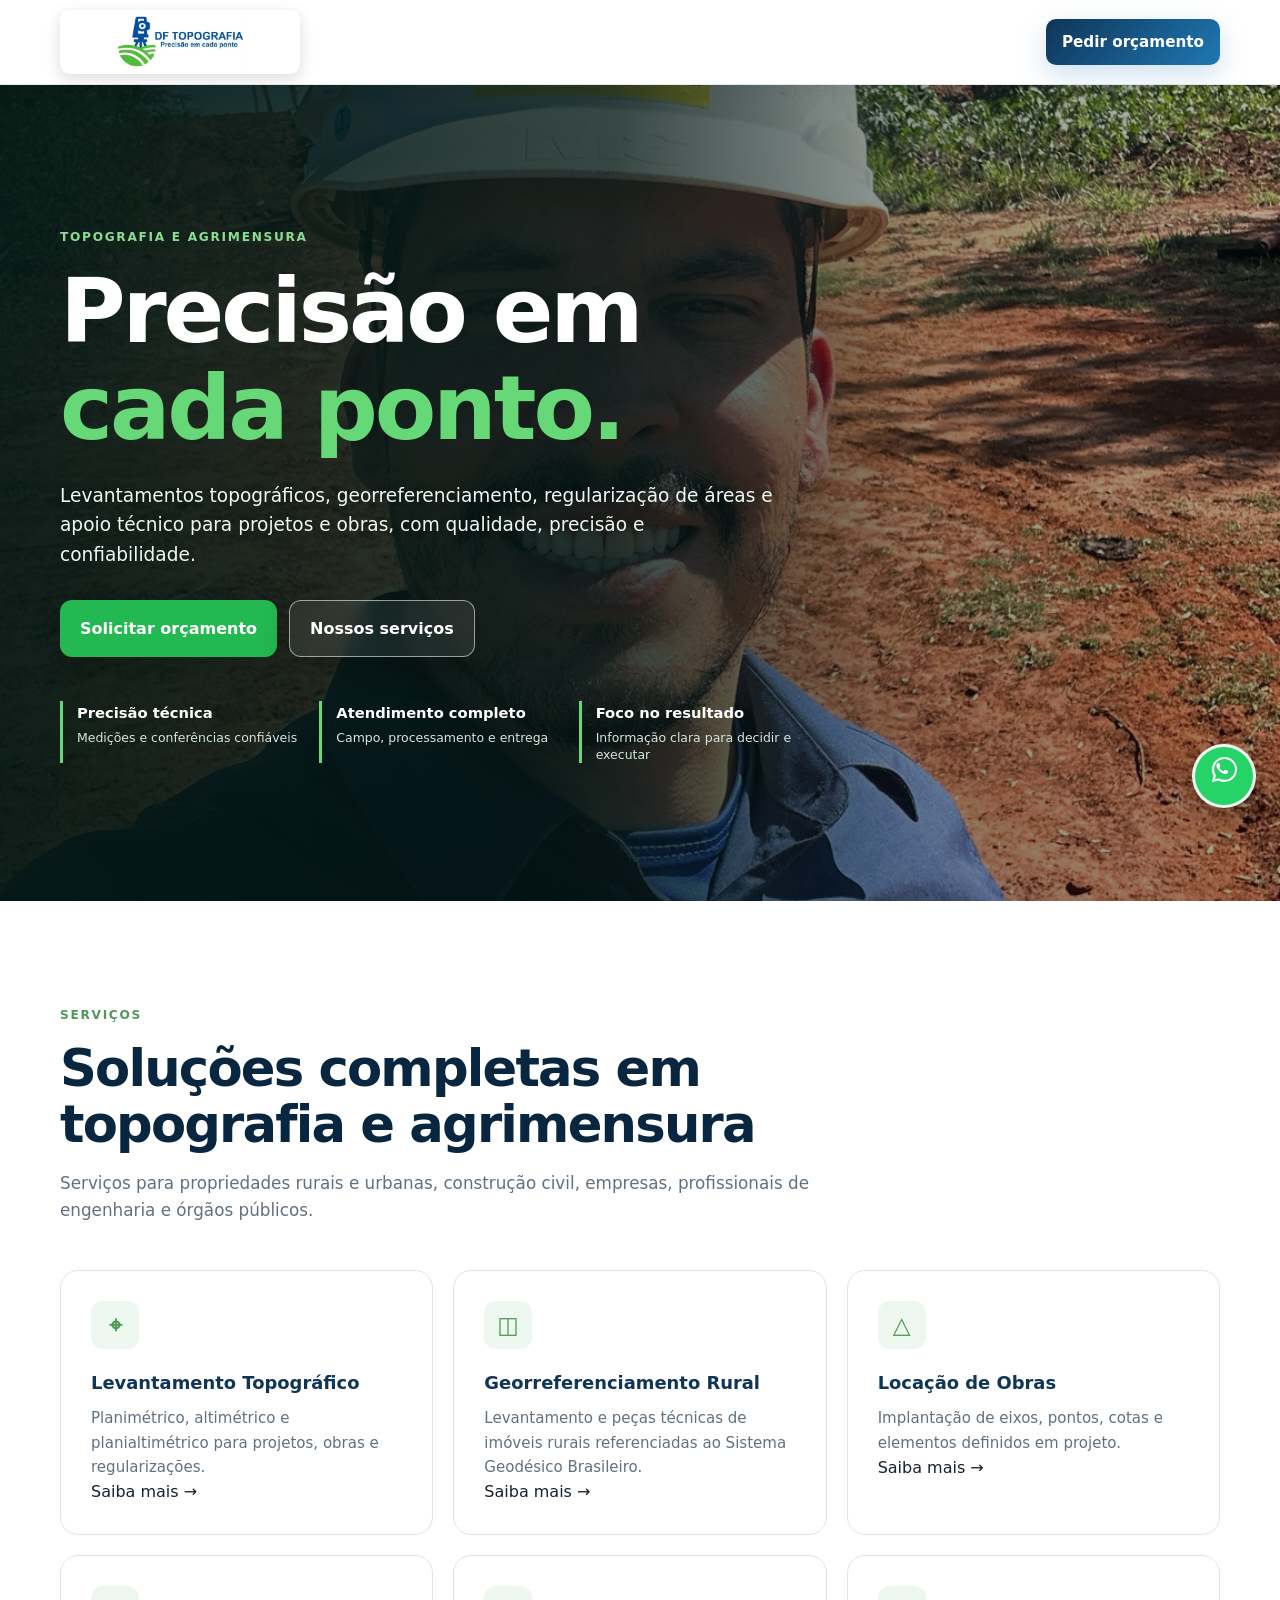
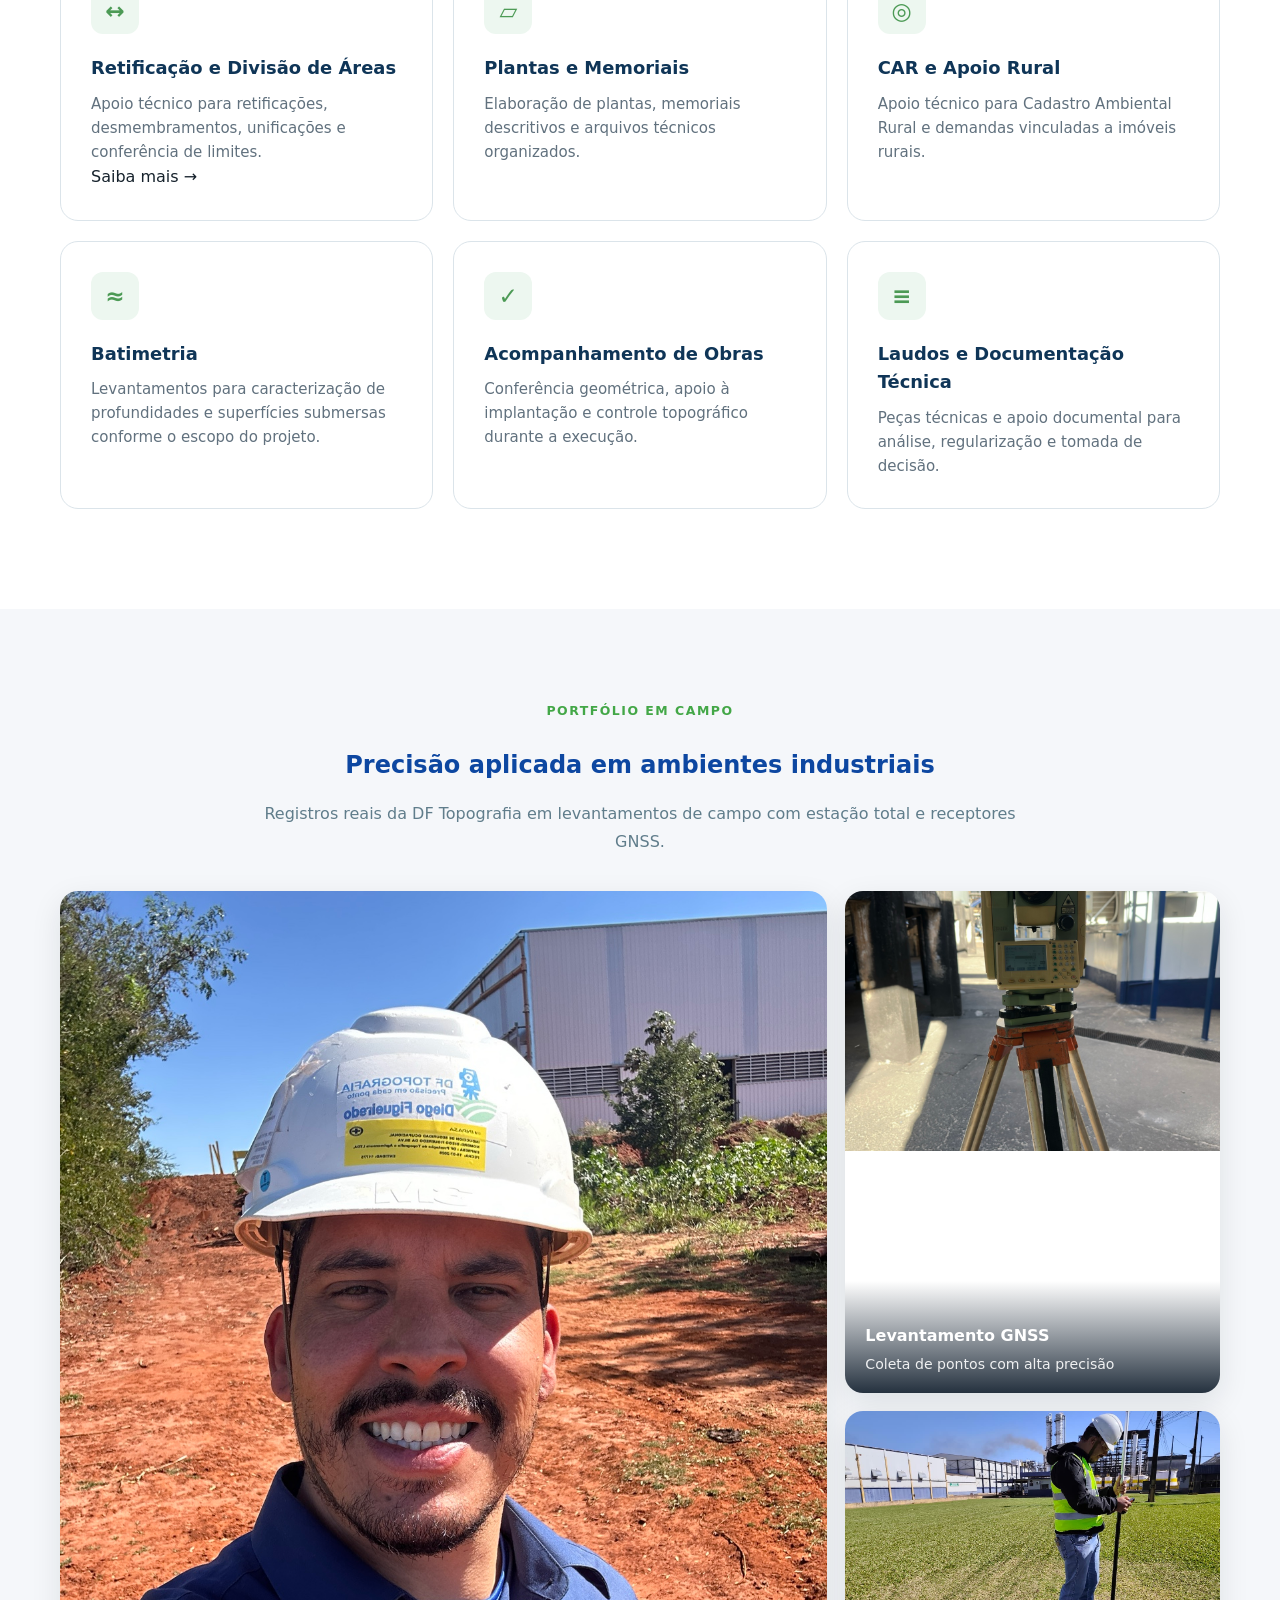
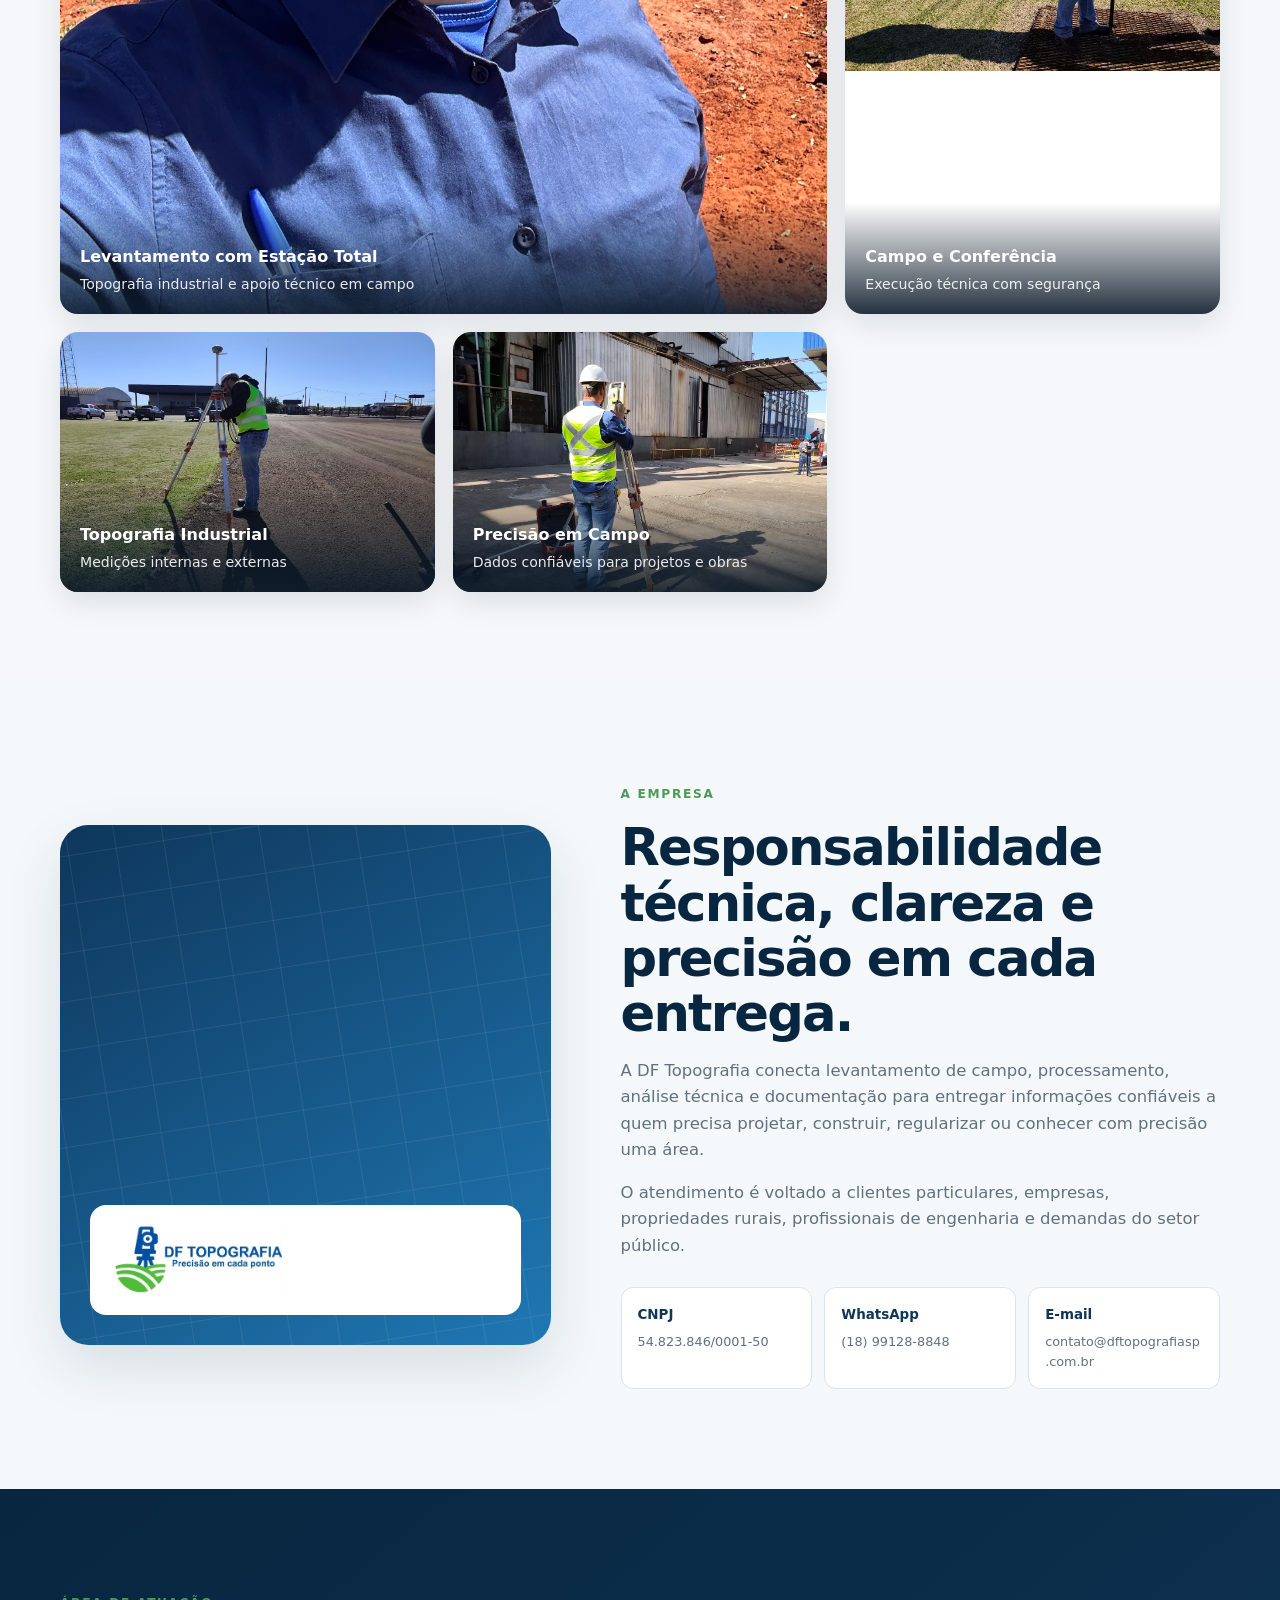
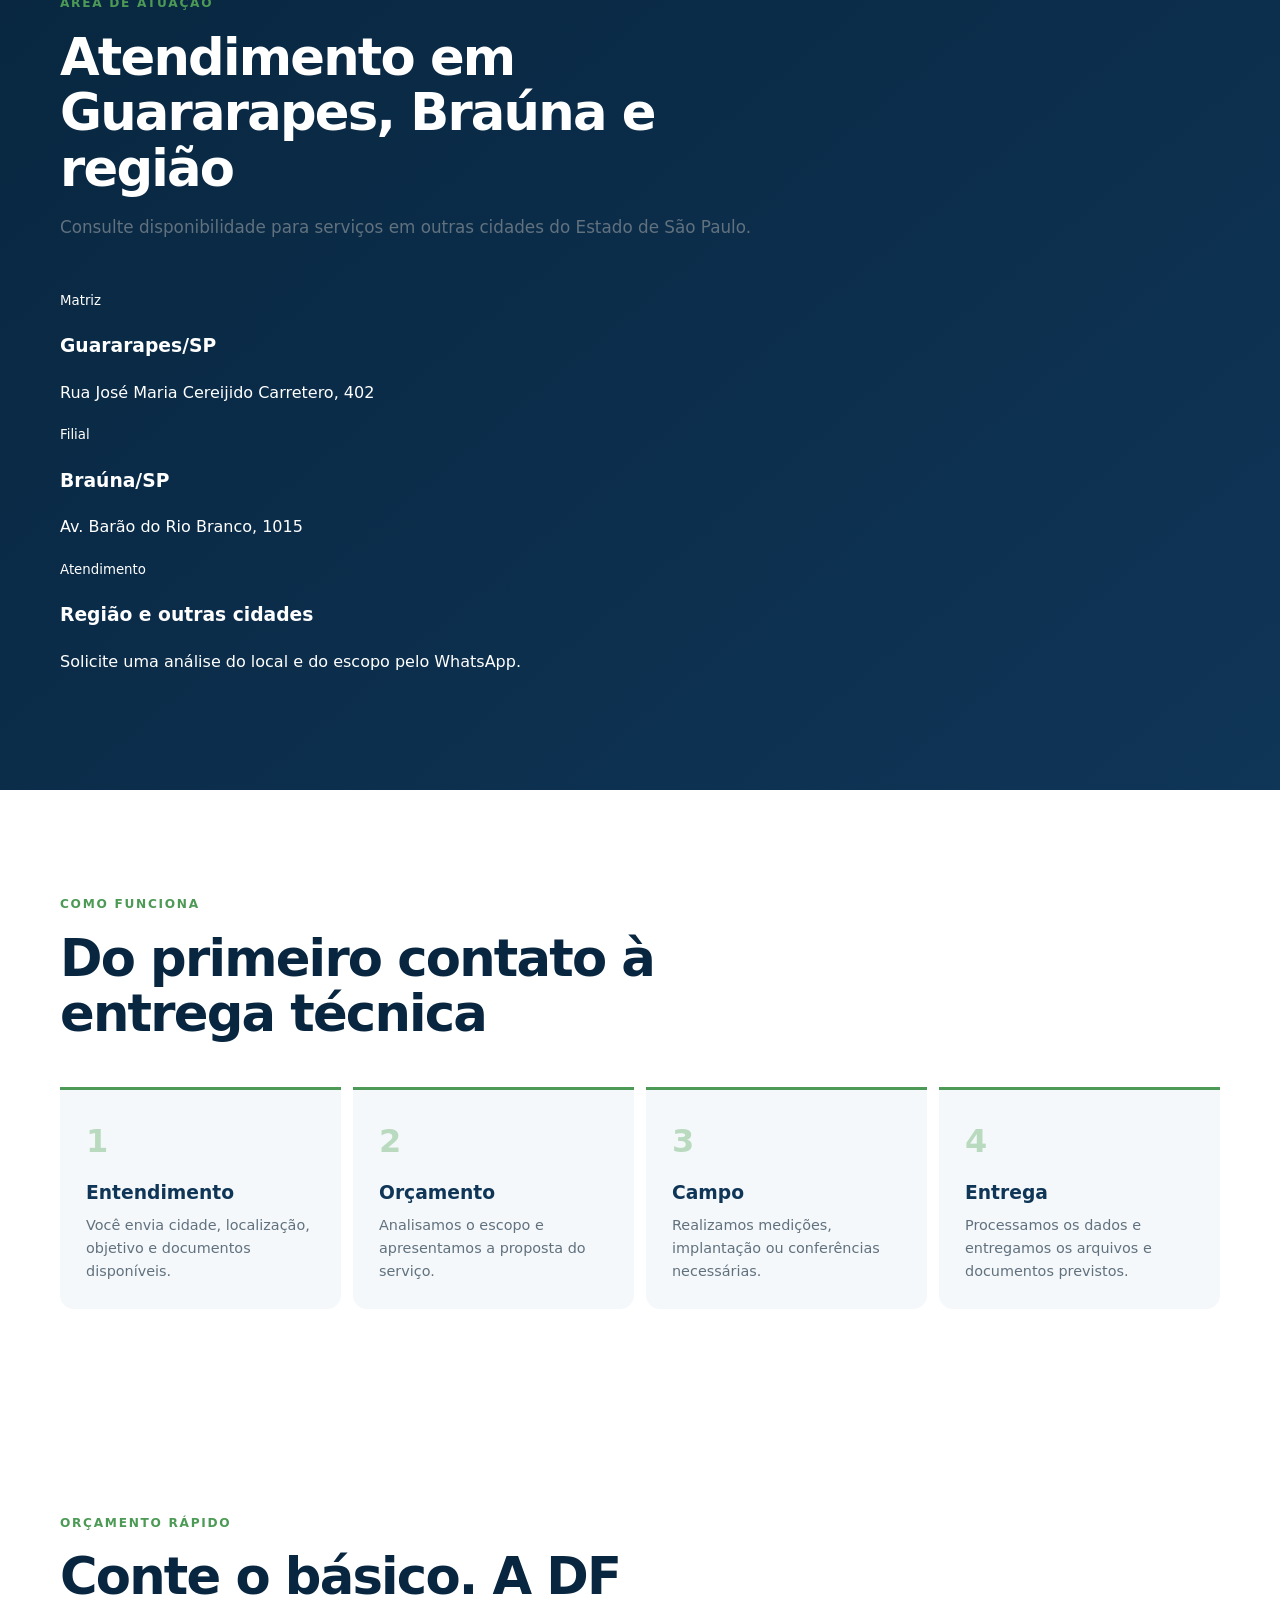
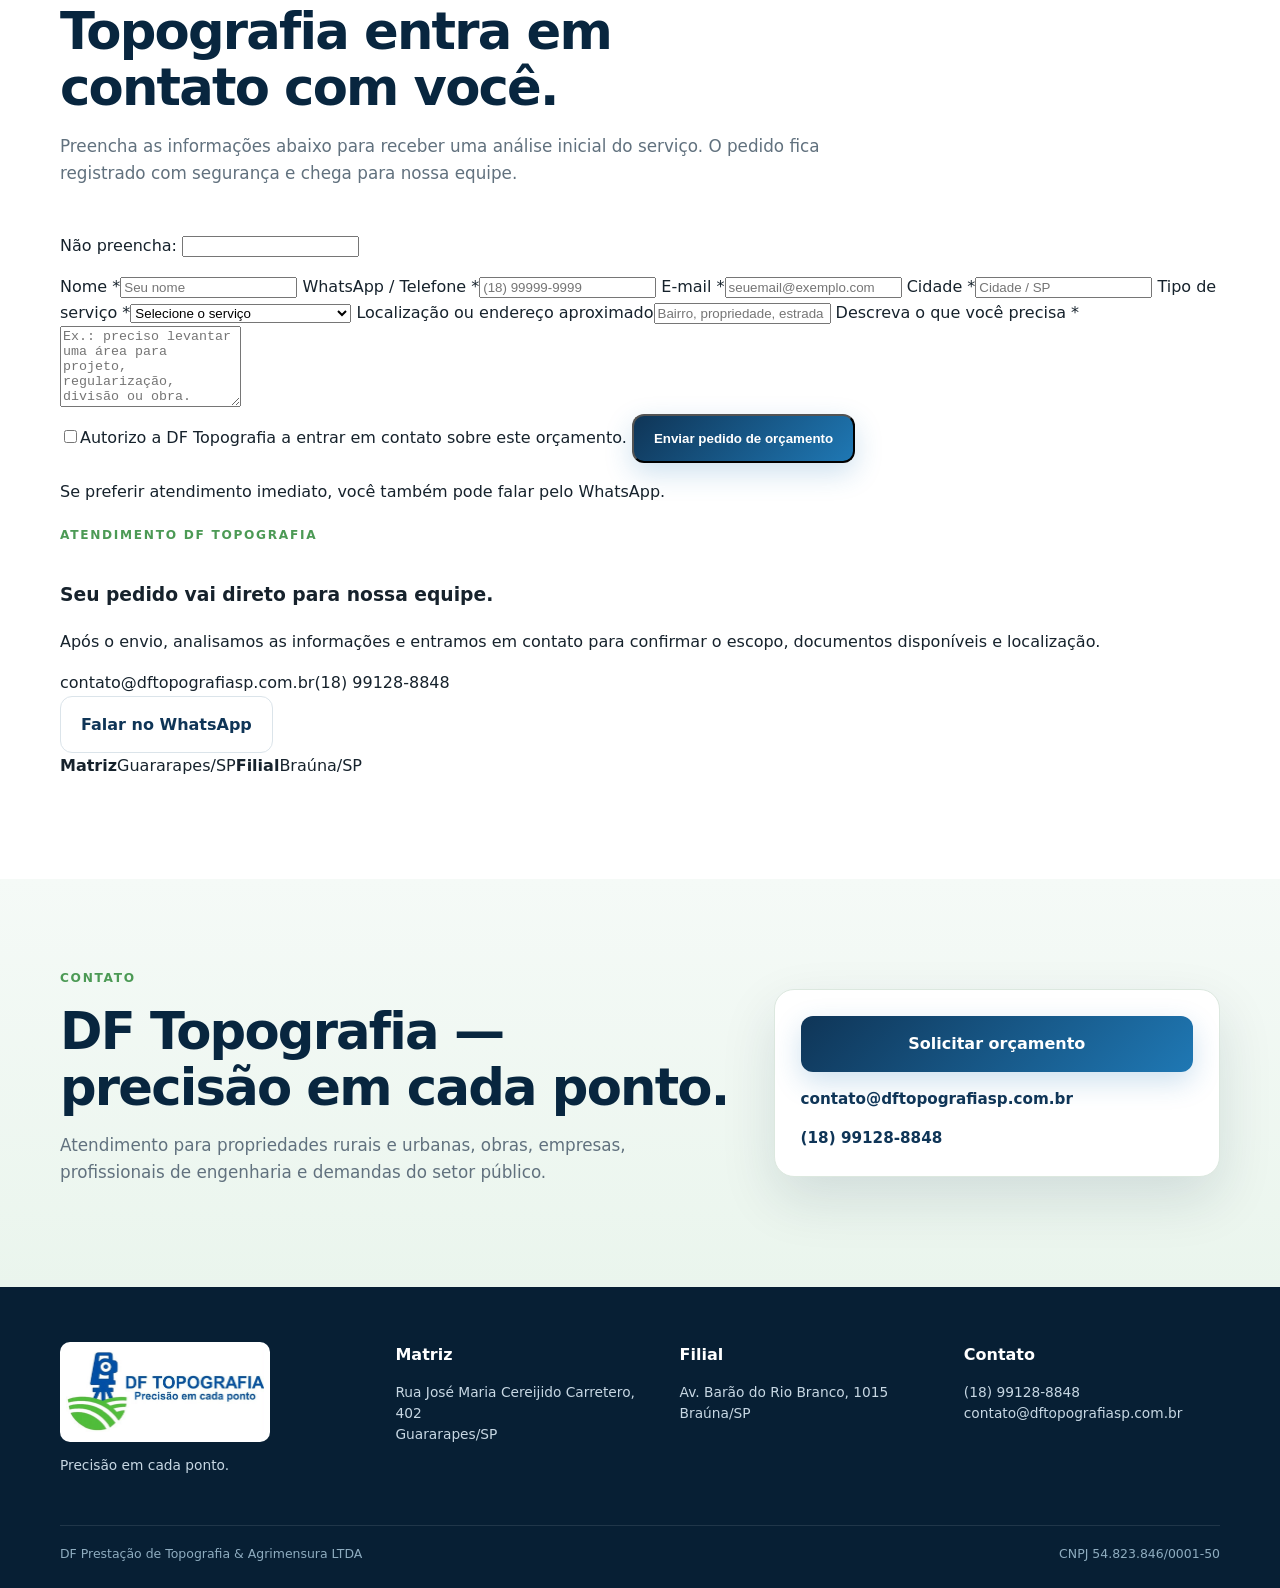
==== commit 02cc0bbe: "Update index.html" ====
--- a/index.html
+++ b/index.html
@@ -1,5 +1,13 @@
 <!DOCTYPE html>
 <html lang="pt-BR">
+  <style>
+@media(max-width:980px){
+  html body header.site-header nav.nav.open a:not(.btn){
+    color:#fff!important;
+    opacity:1!important;
+  }
+}
+</style>
 <head>
   <meta charset="UTF-8">
   <meta name="viewport" content="width=device-width,initial-scale=1">
--- a/style.css
+++ b/style.css
@@ -113,9 +113,7 @@
   background:rgba(255,255,255,.98)!important;
   border-bottom:1px solid rgba(15,53,87,.10)!important;
   box-shadow:0 4px 18px rgba(8,38,63,.06);
-  backdrop-filter:blur(12px);
-}
-.site-header .nav a:not(.btn){color:var(--navy)!important}
+  backdrop-filter:blur(@media(min-width:981px){.site-header .nav a:not(.btn){color:var(--navy)!important}}
 .site-header .nav a:not(.btn):hover{color:var(--green)!important}
 .menu-toggle{color:var(--navy)!important}
 .site-header .brand img{
@@ -188,4 +186,5 @@
 /* v11: ajuste final do logotipo do cabeçalho */
 .site-header .brand img{width:250px!important;height:68px!important}
 @media(max-width:760px){.site-header .brand img{width:258px!important;height:70px!important}}
-@media(max-width:390px){.site-header .brand img{width:226px!important;height:64px!important}}
+@media(max-width:390px){.site-header .brand img{width:226px!important;height:64px!@media(max-width:980px){.site-header .nav a:not(.btn){color:#fff!important}}
+@media(max-width:980px){header.site-header .nav.open a,header.site-header .nav.open a:visited{color:#fff!important;opacity:1!important}}
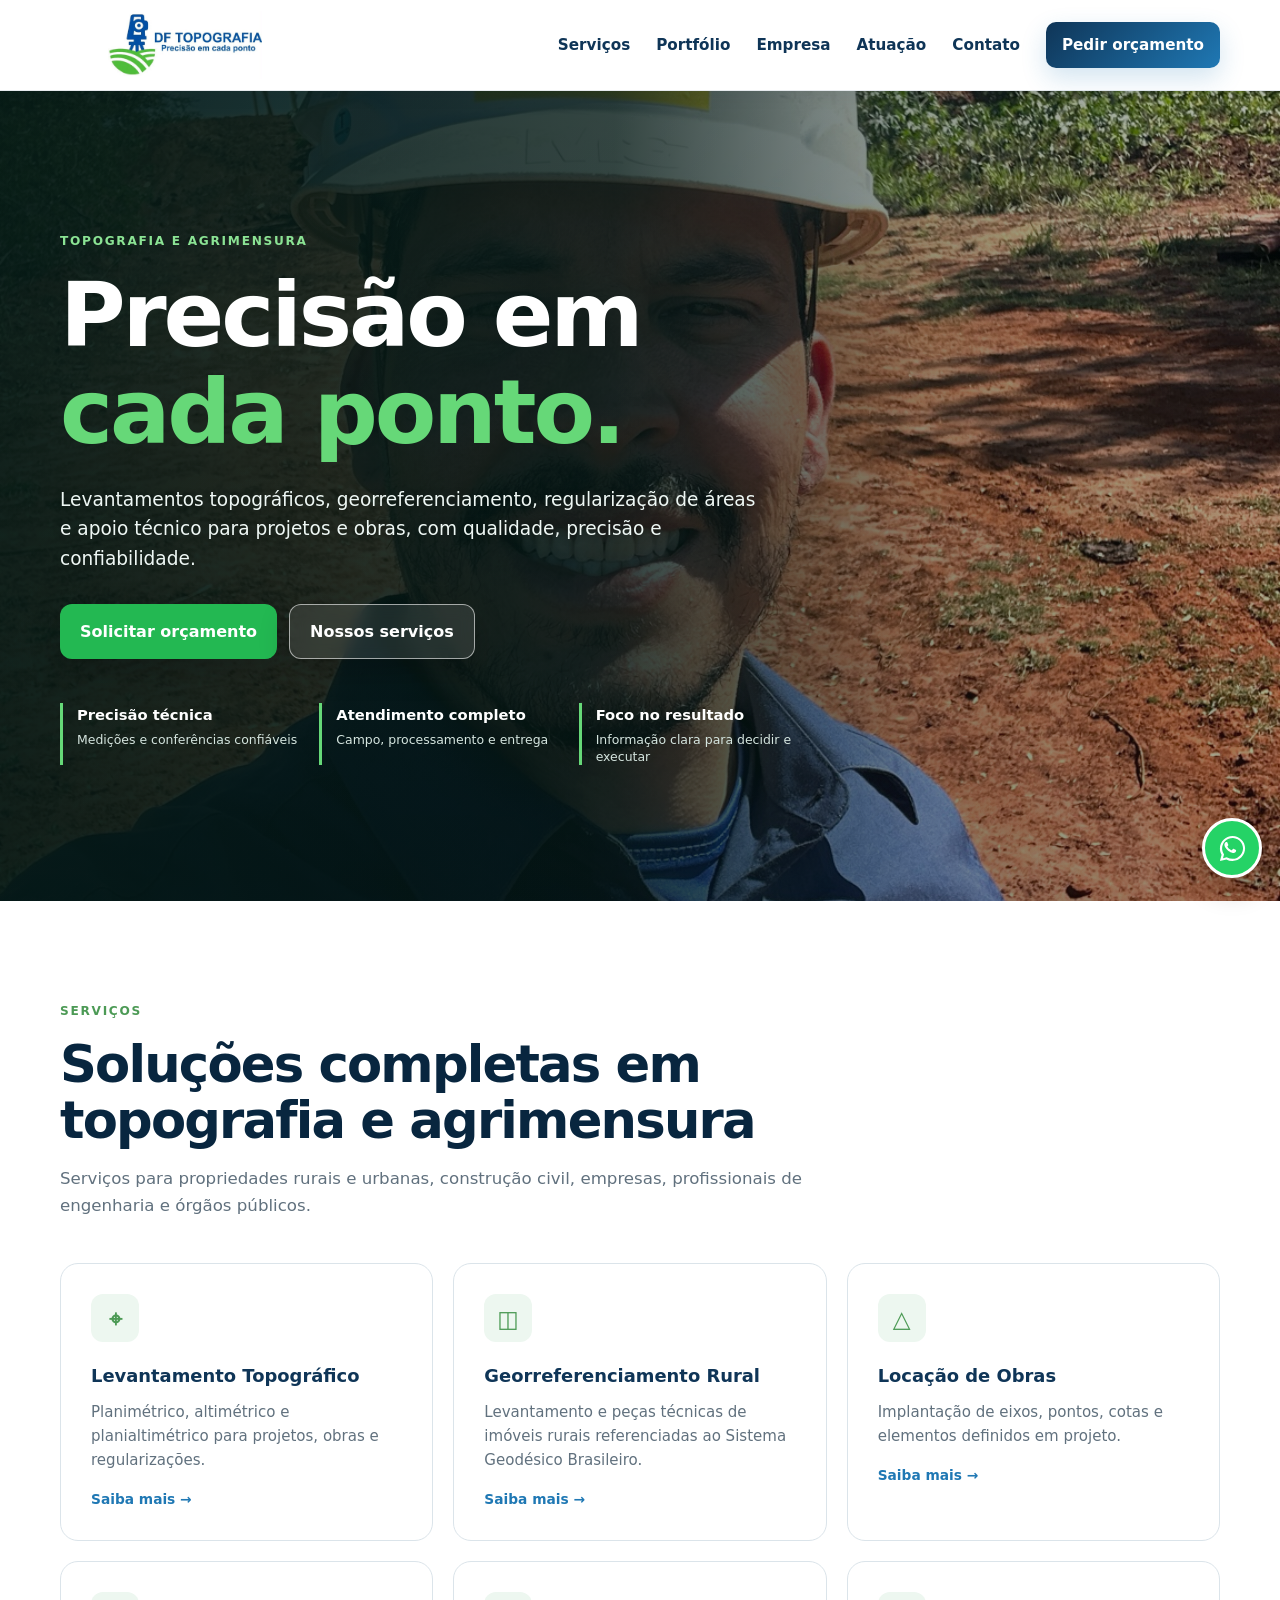
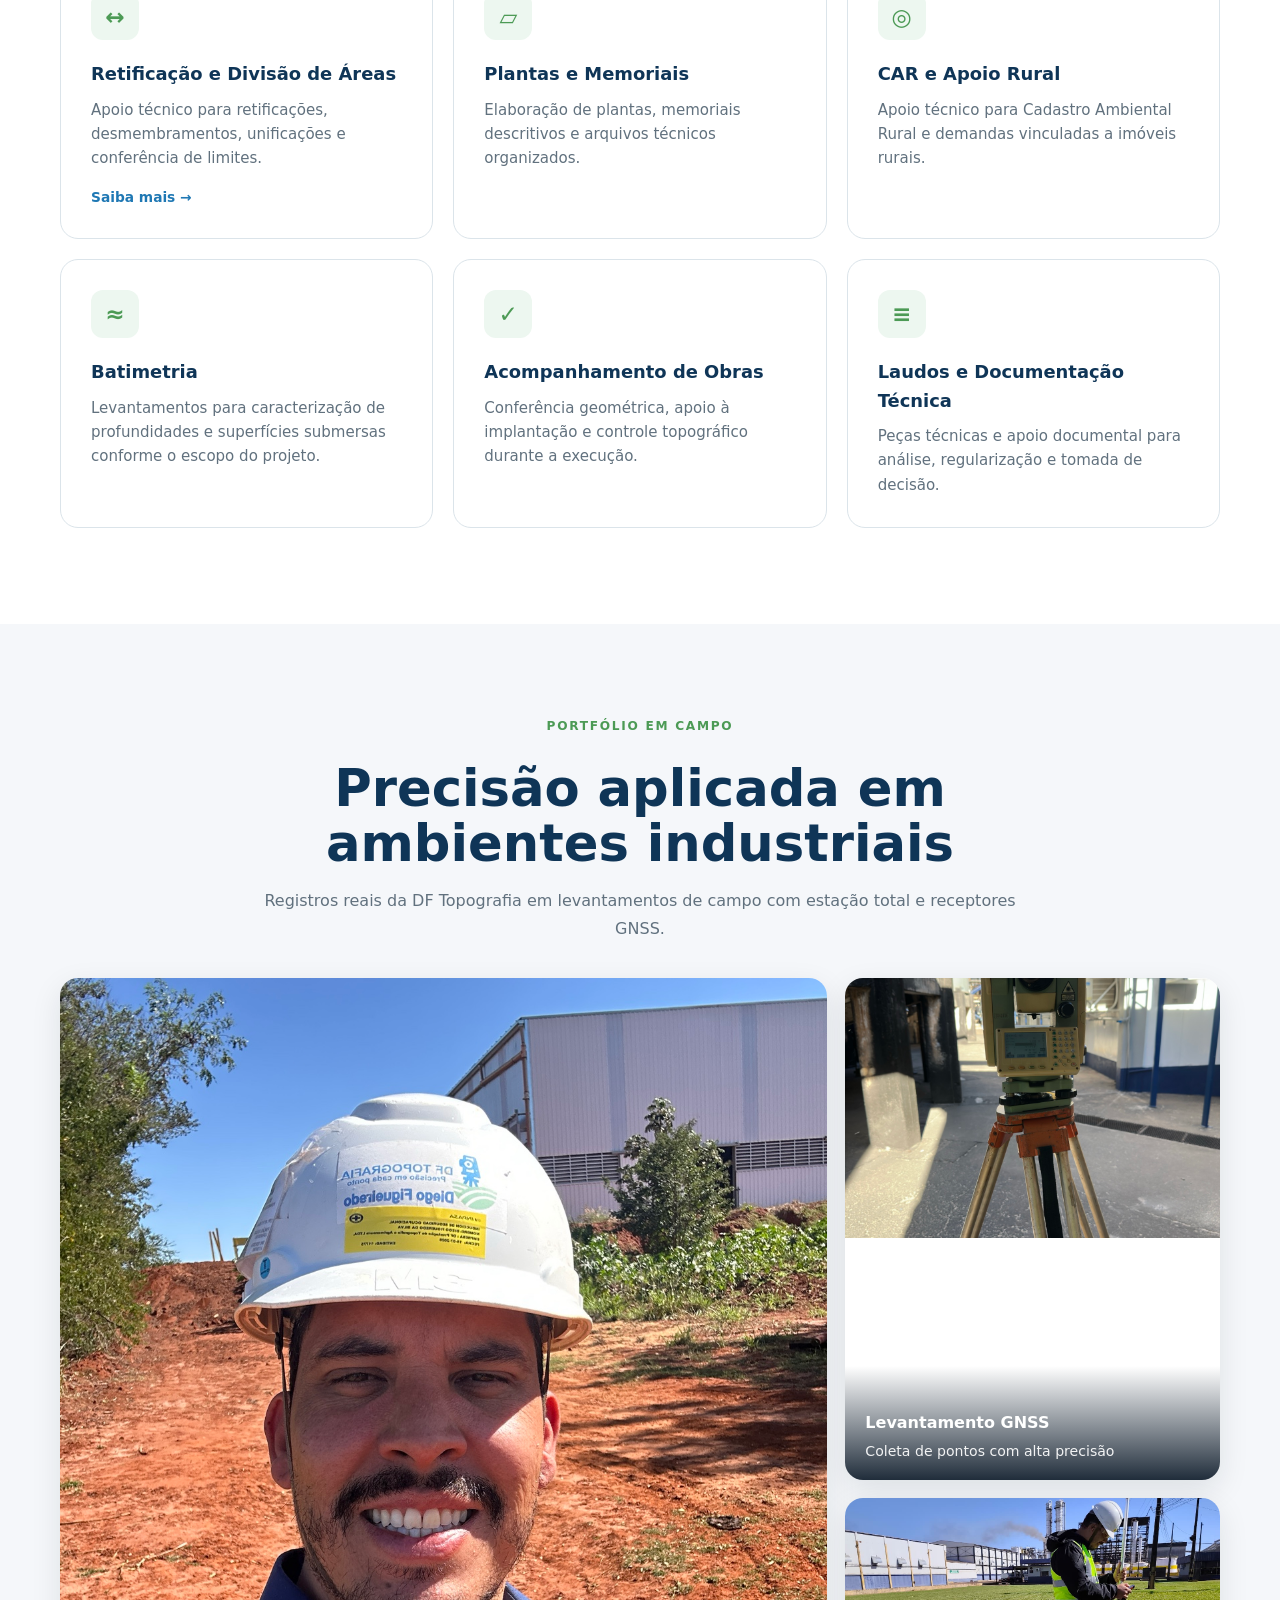
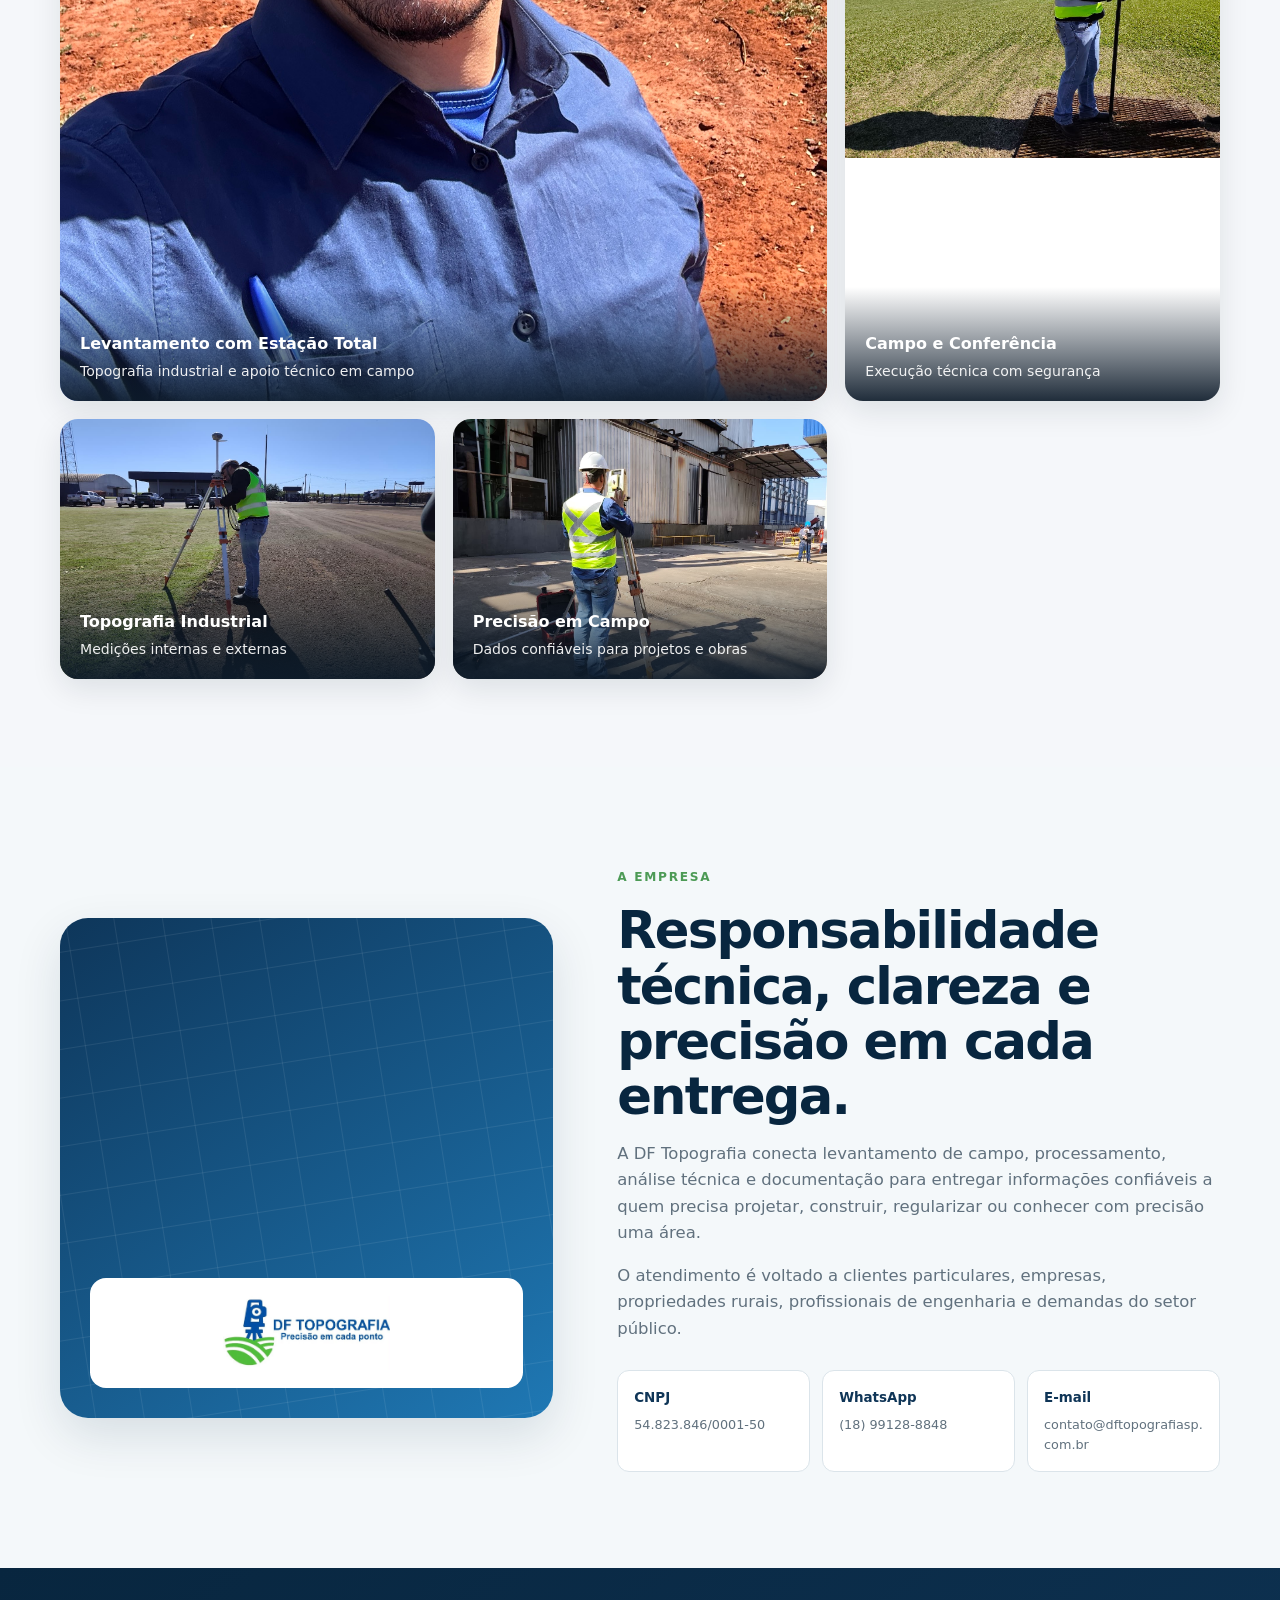
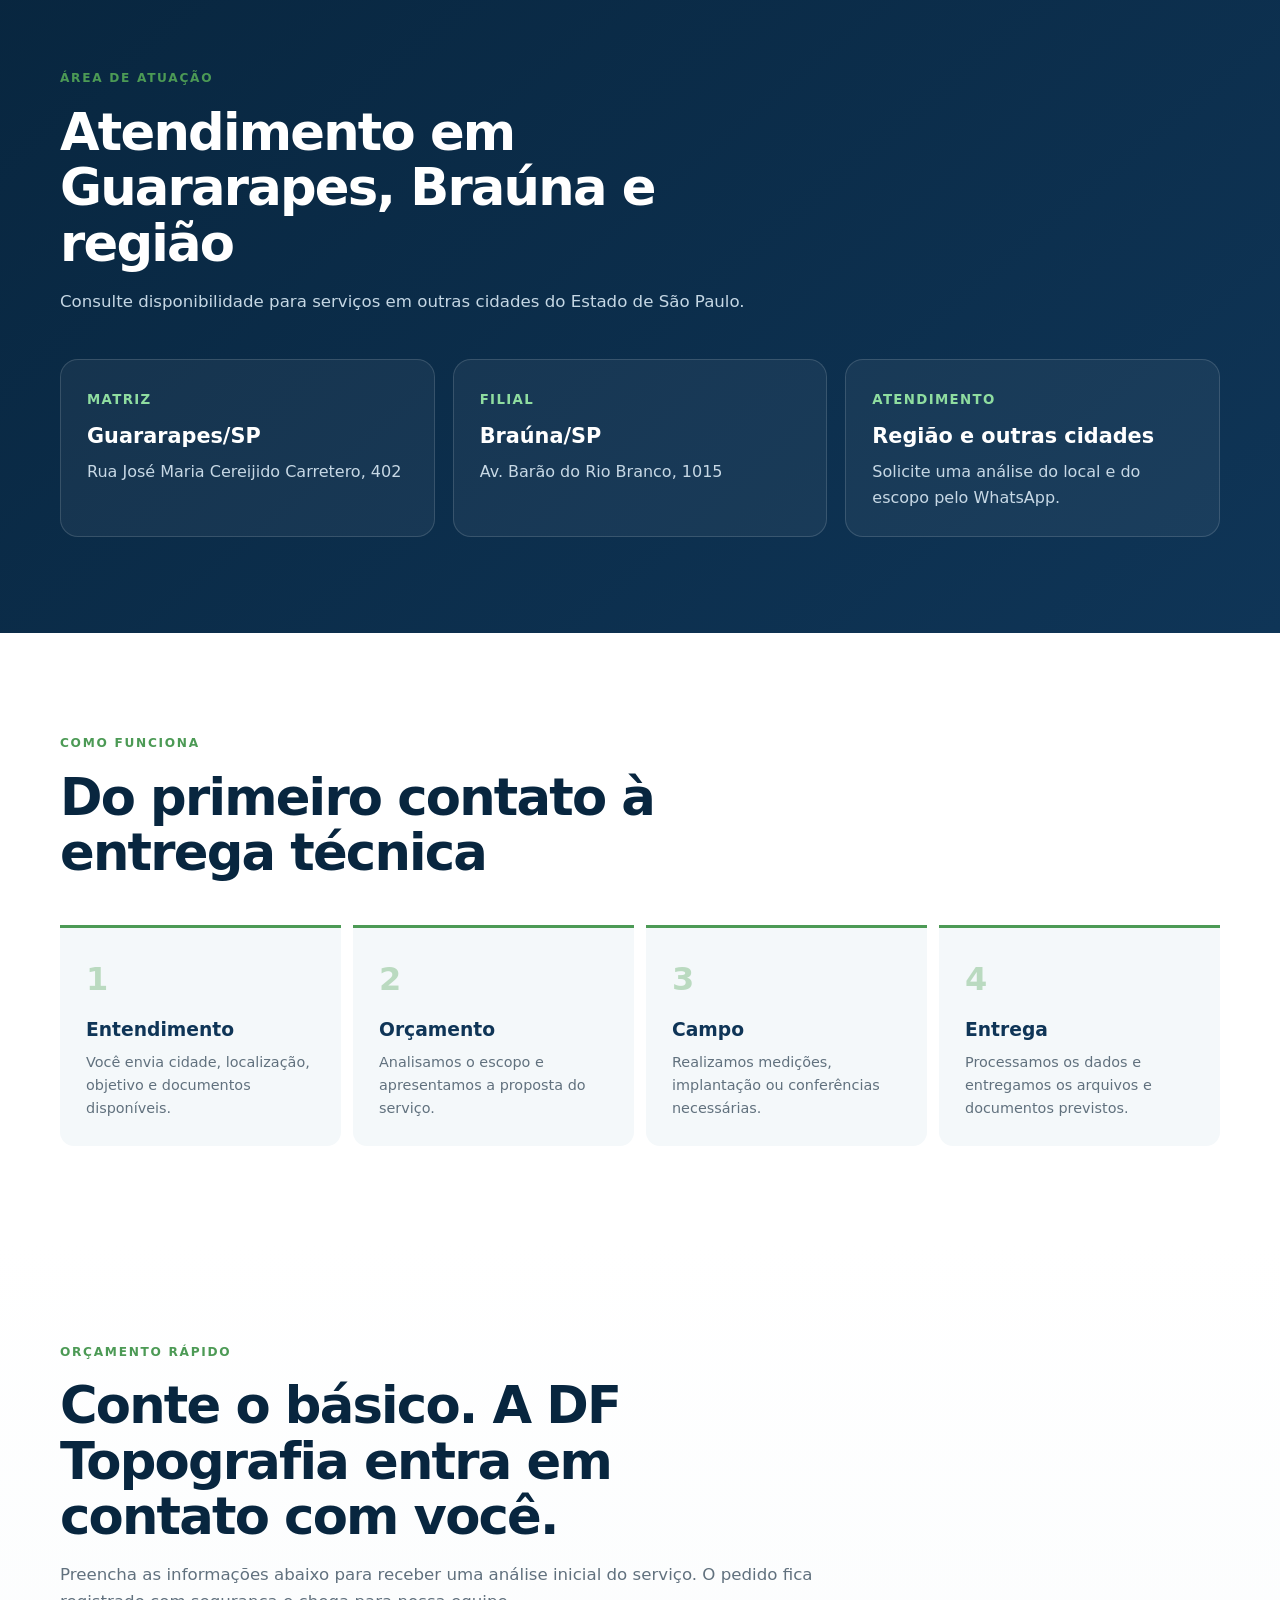
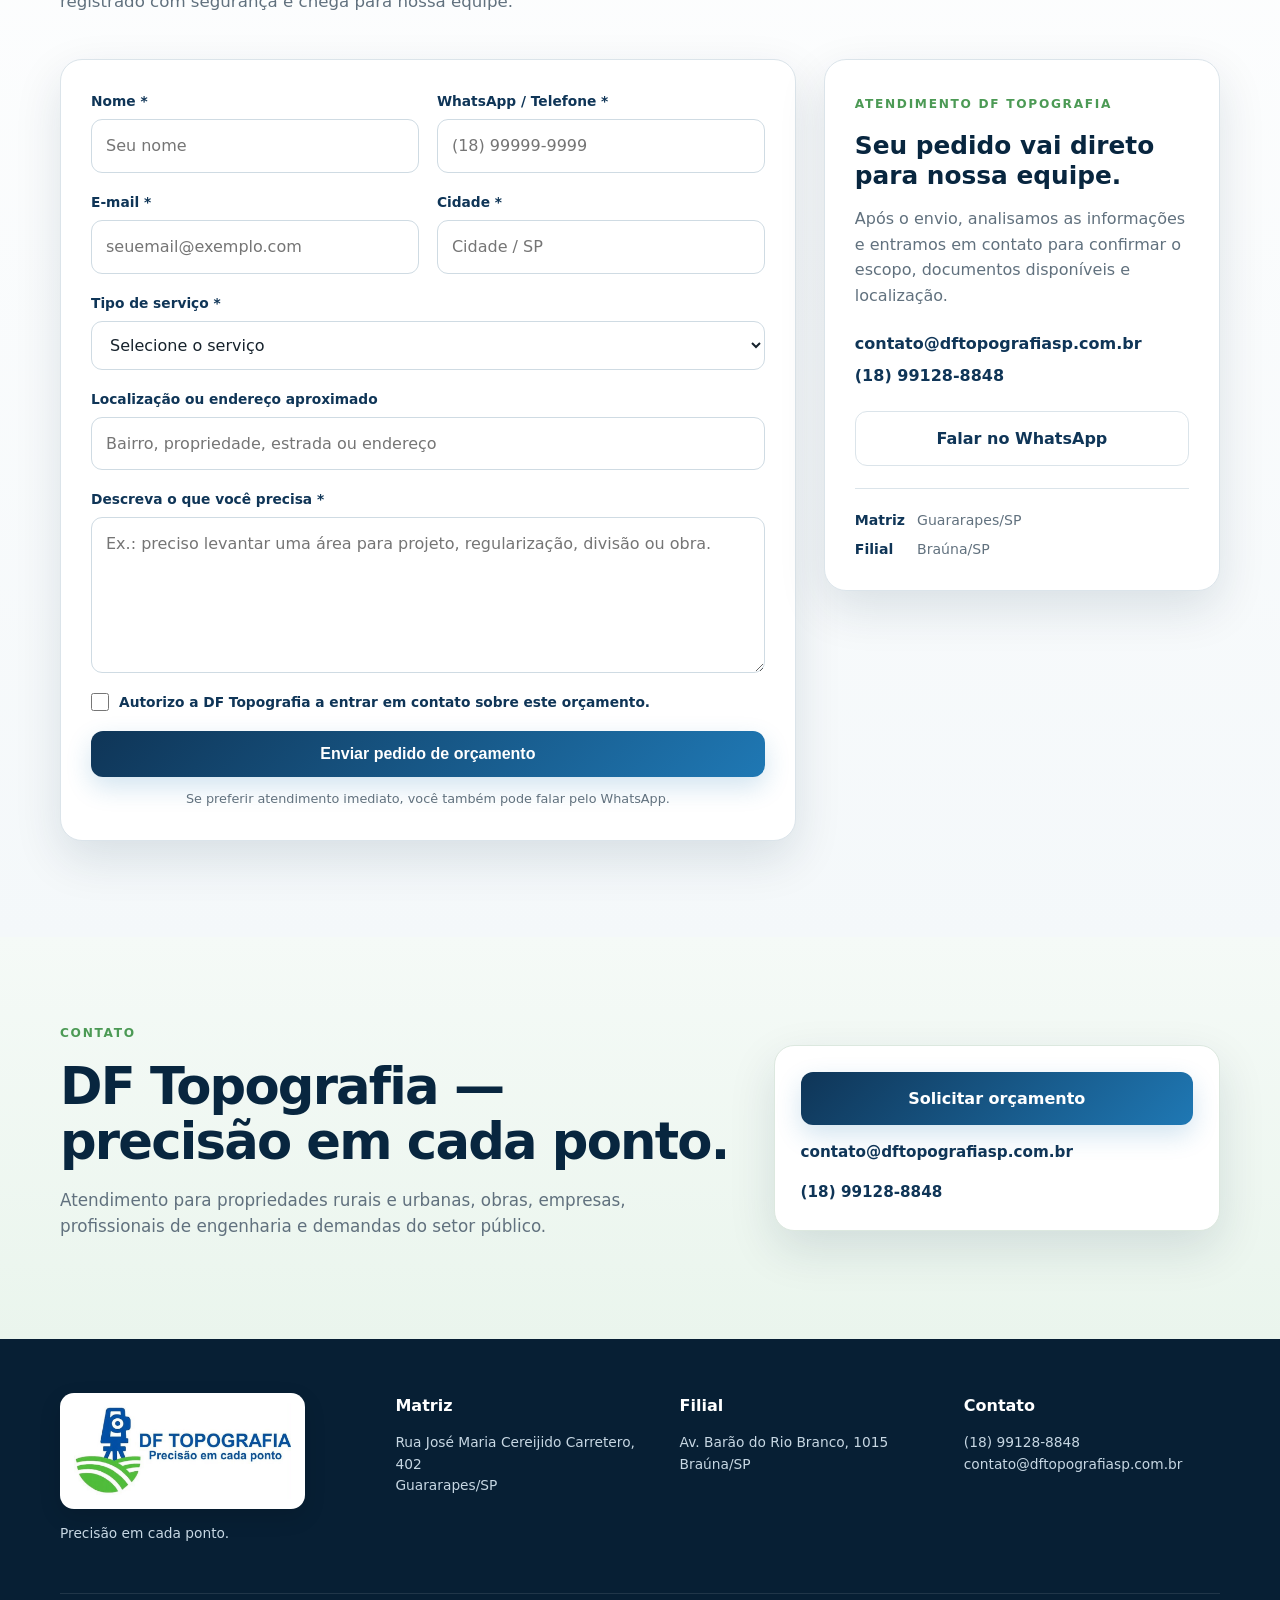
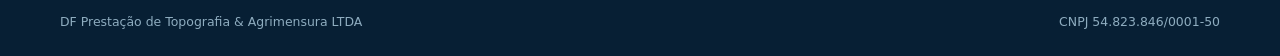
==== commit 88fa22fa: "Add files via upload" ====
--- a/index.html
+++ b/index.html
@@ -1,13 +1,5 @@
 <!DOCTYPE html>
 <html lang="pt-BR">
-  <style>
-@media(max-width:980px){
-  html body header.site-header nav.nav.open a:not(.btn){
-    color:#fff!important;
-    opacity:1!important;
-  }
-}
-</style>
 <head>
   <meta charset="UTF-8">
   <meta name="viewport" content="width=device-width,initial-scale=1">
--- a/style.css
+++ b/style.css
@@ -9,182 +9,231 @@
   --line:#dbe4ea;
   --soft:#f4f8fa;
   --white:#fff;
-  --shadow:0 22px 55px rgba(10,39,63,.12);
-}
-*{box-sizing:border-box}html{scroll-behavior:smooth}body{margin:0;font-family:Inter, ui-sans-serif, system-ui,-apple-system,BlinkMacSystemFont,"Segoe UI",sans-serif;color:var(--ink);background:var(--white);line-height:1.6}img{max-width:100%;display:block}a{text-decoration:none;color:inherit}.container{width:min(1160px,calc(100% - 40px));margin:auto}.site-header{position:sticky;top:0;z-index:20;background:rgba(255,255,255,.94);backdrop-filter:blur(16px);border-bottom:1px solid rgba(15,53,87,.08)}.nav-wrap{height:84px;display:flex;align-items:center;justify-content:space-between;gap:24px}.brand img{width:225px;height:64px;object-fit:contain}.nav{display:flex;align-items:center;gap:28px;font-weight:650;font-size:.95rem}.nav a:not(.btn):hover{color:var(--blue)}.menu-toggle{display:none;border:0;background:transparent;font-size:1.8rem;color:var(--navy)}.btn{display:inline-flex;align-items:center;justify-content:center;border-radius:12px;padding:15px 20px;background:linear-gradient(135deg,var(--navy),var(--blue));color:#fff;font-weight:800;box-shadow:0 10px 28px rgba(31,120,180,.22);transition:.25s ease}.btn:hover{transform:translateY(-2px);box-shadow:0 15px 32px rgba(31,120,180,.28)}.btn-small{padding:11px 16px;border-radius:10px}.btn-ghost{background:#fff;color:var(--navy);border:1px solid var(--line);box-shadow:none}.hero{overflow:hidden;background:radial-gradient(circle at 82% 20%,rgba(76,154,85,.13),transparent 27%),radial-gradient(circle at 90% 65%,rgba(31,120,180,.13),transparent 34%),linear-gradient(180deg,#fbfdff,#f4f8fb);border-bottom:1px solid #e6eef3}.hero-grid{min-height:720px;display:grid;grid-template-columns:1.08fr .92fr;align-items:center;gap:58px;padding-top:45px;padding-bottom:70px}.eyebrow{display:inline-block;text-transform:uppercase;letter-spacing:.14em;font-size:.76rem;font-weight:900;color:var(--green);margin-bottom:16px}.hero h1,.section h2,.cta h2{margin:0;color:var(--navy-2);line-height:1.08;letter-spacing:-.035em}.hero h1{font-size:clamp(2.8rem,5vw,5.2rem);max-width:760px}.hero h1 span{color:var(--blue)}.hero-copy>p{font-size:1.15rem;color:var(--muted);max-width:690px;margin:24px 0 30px}.hero-actions{display:flex;gap:12px;flex-wrap:wrap}.trust-row{display:grid;grid-template-columns:repeat(3,1fr);gap:18px;margin-top:44px}.trust-row div{border-left:3px solid var(--green);padding-left:14px}.trust-row strong,.trust-row span{display:block}.trust-row strong{font-size:.92rem;color:var(--navy)}.trust-row span{font-size:.78rem;color:var(--muted);line-height:1.35;margin-top:5px}.topo-card{position:relative;min-height:520px;border-radius:30px;background:linear-gradient(145deg,#103c62,#0b2a46);box-shadow:0 35px 80px rgba(8,38,63,.28);overflow:hidden;color:#e7f7ff}.topo-card:after{content:"";position:absolute;inset:18px;border:1px solid rgba(255,255,255,.12);border-radius:22px}.survey-lines span{position:absolute;width:140%;height:110px;border:1px solid rgba(107,178,111,.33);border-radius:50%;left:-20%;transform:rotate(-12deg)}.survey-lines span:nth-child(1){bottom:10px}.survey-lines span:nth-child(2){bottom:75px}.survey-lines span:nth-child(3){bottom:140px}.survey-lines span:nth-child(4){bottom:205px}.instrument-icon{position:absolute;left:50%;top:42%;transform:translate(-50%,-50%);width:210px;color:#9ed7ff;z-index:2;filter:drop-shadow(0 15px 25px rgba(0,0,0,.25))}.measure-chip{position:absolute;z-index:3;background:rgba(255,255,255,.1);border:1px solid rgba(255,255,255,.18);backdrop-filter:blur(8px);padding:9px 13px;border-radius:999px;font-size:.76rem;font-weight:750}.chip-a{top:54px;left:35px}.chip-b{top:114px;right:26px}.chip-c{bottom:95px;left:35px}.hero-badge{position:absolute;z-index:3;right:30px;bottom:28px;background:#fff;color:var(--navy);padding:16px 18px;border-radius:14px;box-shadow:var(--shadow)}.hero-badge strong,.hero-badge span{display:block}.hero-badge span{font-size:.76rem;color:var(--green);margin-top:2px}.section{padding:100px 0}.section-light{background:#fff}.section-head{max-width:760px;margin-bottom:46px}.section-head h2,.about-copy h2{font-size:clamp(2.15rem,4vw,3.55rem)}.section-head p{font-size:1.05rem;color:var(--muted);margin:18px 0 0}.services-grid{display:grid;grid-template-columns:repeat(3,1fr);gap:20px}.service-card{border:1px solid var(--line);border-radius:18px;padding:30px;background:#fff;transition:.25s ease}.service-card:hover{transform:translateY(-4px);box-shadow:var(--shadow);border-color:transparent}.service-card .icon{width:48px;height:48px;border-radius:12px;background:#edf7f0;color:var(--green);display:grid;place-items:center;font-size:1.45rem;font-weight:800}.service-card h3{color:var(--navy);font-size:1.12rem;margin:20px 0 9px}.service-card p{margin:0;color:var(--muted);font-size:.94rem}.about{background:var(--soft)}.about-grid{display:grid;grid-template-columns:.9fr 1.1fr;gap:70px;align-items:center}.about-panel{min-height:520px;border-radius:28px;position:relative;overflow:hidden;background:linear-gradient(145deg,#0e365a,#1f78b4);box-shadow:var(--shadow)}.map-grid{position:absolute;inset:0;background-image:linear-gradient(rgba(255,255,255,.08) 1px,transparent 1px),linear-gradient(90deg,rgba(255,255,255,.08) 1px,transparent 1px);background-size:40px 40px;transform:rotate(-9deg) scale(1.2)}.map-grid:after{content:"";position:absolute;width:430px;height:250px;border:3px solid rgba(107,178,111,.8);left:12%;top:27%;clip-path:polygon(5% 22%,35% 5%,64% 17%,94% 3%,88% 70%,62% 95%,31% 78%,8% 94%)}.about-logo{position:absolute;left:30px;right:30px;bottom:30px;background:#fff;border-radius:16px;padding:18px 24px}.about-logo img{height:74px;object-fit:contain}.about-copy p{color:var(--muted);font-size:1.03rem}.facts{display:grid;grid-template-columns:repeat(3,1fr);gap:12px;margin-top:28px}.facts div{background:#fff;border:1px solid var(--line);border-radius:12px;padding:16px}.facts strong,.facts span{display:block}.facts strong{color:var(--navy);font-size:.84rem}.facts span{font-size:.8rem;color:var(--muted);margin-top:6px;word-break:break-word}.section-dark{background:linear-gradient(140deg,#08263f,#0f3557);color:#fff}.section-head.light h2{color:#fff}.features-grid{display:grid;grid-template-columns:repeat(4,1fr);gap:18px}.feature{padding:28px;border:1px solid rgba(255,255,255,.13);border-radius:18px;background:rgba(255,255,255,.045)}.feature span{display:inline-grid;place-items:center;width:42px;height:42px;border-radius:50%;background:rgba(107,178,111,.18);color:#9ed8a5;font-weight:900}.feature h3{font-size:1.16rem;margin:20px 0 9px}.feature p{color:#bdd0df;margin:0;font-size:.92rem}.process{background:#fff}.steps{display:grid;grid-template-columns:repeat(4,1fr);gap:12px;counter-reset:step}.step{position:relative;padding:26px;border-top:3px solid var(--green);background:var(--soft);border-radius:0 0 14px 14px}.step b{font-size:2rem;color:#badac0}.step h3{color:var(--navy);margin:10px 0 6px}.step p{font-size:.9rem;color:var(--muted);margin:0}.cta-section{padding:85px 0;background:linear-gradient(180deg,#f5faf7,#eaf5ed)}.cta{display:grid;grid-template-columns:1.2fr .8fr;gap:44px;align-items:center}.cta h2{font-size:clamp(2.2rem,4vw,3.8rem)}.cta p{color:var(--muted);font-size:1.05rem;max-width:720px}.contact-card{background:#fff;border:1px solid #dce8df;box-shadow:var(--shadow);border-radius:20px;padding:26px;display:flex;flex-direction:column;gap:15px}.contact-card a:not(.btn),.contact-card span{font-size:.95rem;color:var(--navy);font-weight:700}footer{background:#071f34;color:#c7d7e3;padding:55px 0 24px}.footer-grid{display:grid;grid-template-columns:1.2fr 1fr 1fr 1fr;gap:28px}.footer-brand img{background:#fff;border-radius:10px;padding:6px;width:210px}.footer-grid strong{color:#fff}.footer-grid p{font-size:.86rem;line-height:1.55}.footer-bottom{border-top:1px solid rgba(255,255,255,.1);margin-top:35px;padding-top:18px;display:flex;justify-content:space-between;font-size:.78rem;color:#8eacbf}.whatsapp-float{position:fixed;right:22px;bottom:22px;z-index:30;width:58px;height:58px;border-radius:50%;display:grid;place-items:center;background:#25d366;color:#fff;font-weight:900;box-shadow:0 14px 30px rgba(0,0,0,.24)}.reveal{opacity:0;transform:translateY(16px);transition:opacity .65s ease,transform .65s ease}.reveal.visible{opacity:1;transform:none}
-@media(max-width:980px){.menu-toggle{display:block}.nav{display:none;position:absolute;top:84px;left:0;right:0;background:#fff;padding:22px;flex-direction:column;align-items:stretch;border-bottom:1px solid var(--line);box-shadow:var(--shadow)}.nav.open{display:flex}.hero-grid,.about-grid,.cta{grid-template-columns:1fr}.hero-grid{padding-top:70px}.hero-visual{max-width:620px;width:100%;margin:auto}.services-grid{grid-template-columns:repeat(2,1fr)}.features-grid,.steps{grid-template-columns:repeat(2,1fr)}.facts{grid-template-columns:1fr}.footer-grid{grid-template-columns:repeat(2,1fr)}}
-@media(max-width:650px){.container{width:min(100% - 28px,1160px)}.nav-wrap{height:74px}.brand img{width:185px;height:56px}.nav{top:74px}.hero-grid{min-height:auto;padding-top:56px;padding-bottom:55px;gap:34px}.hero h1{font-size:2.55rem}.hero-copy>p{font-size:1rem}.hero-actions .btn{width:100%}.trust-row{grid-template-columns:1fr;gap:15px}.topo-card{min-height:410px}.instrument-icon{width:160px}.section{padding:72px 0}.services-grid,.features-grid,.steps,.footer-grid{grid-template-columns:1fr}.about-panel{min-height:360px}.about-logo img{height:58px}.footer-bottom{flex-direction:column;gap:8px}.cta-section{padding:65px 0}.cta{gap:26px}}
-
-/* portfolio-real */
-.portfolio-real{padding:88px 0;background:#f5f7fa}.portfolio-real .section-heading{max-width:780px;margin:0 auto 36px;text-align:center}.portfolio-real .eyebrow{font-weight:800;letter-spacing:.12em;color:#43A747;font-size:.78rem}.portfolio-real h2{color:#0D47A1;margin:.55rem 0 .8rem}.portfolio-real .section-heading p{color:#607D8B;line-height:1.7}.portfolio-grid{display:grid;grid-template-columns:repeat(3,1fr);gap:18px}.portfolio-card{margin:0;background:#fff;border-radius:18px;overflow:hidden;box-shadow:0 10px 30px rgba(13,27,42,.10);position:relative}.portfolio-card.featured{grid-column:span 2;grid-row:span 2}.portfolio-card img{width:100%;height:260px;object-fit:cover;display:block;transition:transform .35s}.portfolio-card.featured img{height:100%;min-height:538px}.portfolio-card:hover img{transform:scale(1.025)}.portfolio-card figcaption{position:absolute;left:0;right:0;bottom:0;padding:42px 20px 18px;color:#fff;background:linear-gradient(transparent,rgba(13,27,42,.9))}.portfolio-card figcaption strong,.portfolio-card figcaption span{display:block}.portfolio-card figcaption span{font-size:.88rem;opacity:.9;margin-top:4px}@media(max-width:850px){.portfolio-grid{grid-template-columns:1fr 1fr}.portfolio-card.featured{grid-column:span 2}.portfolio-card.featured img{min-height:420px}}@media(max-width:600px){.portfolio-real{padding:64px 0}.portfolio-grid{grid-template-columns:1fr}.portfolio-card.featured{grid-column:auto;grid-row:auto}.portfolio-card img,.portfolio-card.featured img{height:310px;min-height:0}}
-
-/* v4 hero + first-load fix */
-.site-header{background:rgba(6,31,31,.96);border-bottom:1px solid rgba(255,255,255,.10)}
-.site-header .nav a:not(.btn){color:#fff}.site-header .nav a:not(.btn):hover{color:#7ee18b}.menu-toggle{color:#fff}
-.brand img{background:#fff;border-radius:10px;padding:4px}
-.hero{position:relative;min-height:calc(100vh - 84px);background-image:linear-gradient(90deg,rgba(5,28,24,.94) 0%,rgba(5,28,24,.78) 48%,rgba(5,28,24,.35) 72%,rgba(5,28,24,.22) 100%),url('images/portfolio/estacao-total-industrial-01.jpeg');background-size:cover;background-position:center;display:flex;align-items:center;border-bottom:0}
-.hero-overlay{position:absolute;inset:0;background:linear-gradient(180deg,rgba(0,0,0,.08),rgba(0,0,0,.18));pointer-events:none}
-.hero-grid{position:relative;z-index:1;min-height:calc(100vh - 84px);display:flex;align-items:center;padding-top:70px;padding-bottom:70px}
-.hero-copy{max-width:760px}.hero .eyebrow{color:#88df91}.hero h1{color:#fff;font-size:clamp(3rem,7vw,6.2rem);max-width:720px}.hero h1 span{color:#66d878}.hero-copy>p{color:#eef7f4;max-width:720px;font-size:1.16rem;text-shadow:0 1px 10px rgba(0,0,0,.22)}
-.hero .btn{background:#23b852;box-shadow:0 12px 30px rgba(0,0,0,.22)}.hero .btn:hover{box-shadow:0 16px 34px rgba(0,0,0,.28)}
-.hero .hero-ghost{background:rgba(255,255,255,.08);color:#fff;border:1px solid rgba(255,255,255,.55);backdrop-filter:blur(8px)}
-.hero-trust{max-width:760px}.hero-trust div{border-left-color:#66d878}.hero-trust strong{color:#fff}.hero-trust span{color:#d5e5df}
-.hero-copy-static{opacity:1!important;transform:none!important}
-/* Do not hide content when JS/intersection observer is delayed on mobile */
-.reveal{opacity:1;transform:none;transition:transform .35s ease,box-shadow .35s ease}
-@media(max-width:980px){.nav{background:#082f2d}.nav a:not(.btn){color:#fff}.hero{min-height:calc(100svh - 74px);background-position:62% center}.hero-grid{min-height:calc(100svh - 74px);padding-top:54px;padding-bottom:54px}.hero-copy{max-width:680px}.hero h1{font-size:clamp(3rem,12vw,5rem)}}
-@media(max-width:650px){.hero{background-image:linear-gradient(90deg,rgba(5,28,24,.93) 0%,rgba(5,28,24,.82) 58%,rgba(5,28,24,.48) 100%),url('images/portfolio/estacao-total-industrial-01.jpeg');background-position:64% center}.hero h1{font-size:3.2rem}.hero-copy>p{font-size:1rem}.hero-trust{grid-template-columns:1fr 1fr}.hero-trust div:last-child{grid-column:1/-1}.site-header .brand img{width:175px;height:52px}.portfolio-real{padding-top:72px}}
-
-/* v5 mobile brand + WhatsApp polish */
-.site-header .brand{display:flex;align-items:center;position:relative;padding:8px 18px 8px 10px;border-radius:18px;background:linear-gradient(135deg,rgba(255,255,255,.98),rgba(244,250,246,.96));box-shadow:0 10px 28px rgba(0,0,0,.18);border:1px solid rgba(76,154,85,.22)}
-.site-header .brand:after{content:"TOPOGRAFIA • AGRIMENSURA";font-size:.66rem;letter-spacing:.08em;font-weight:850;color:#4c9a55;margin-left:12px;padding-left:12px;border-left:1px solid #dce8df;white-space:nowrap}
-.site-header .brand img{background:transparent;border-radius:0;padding:0;width:205px;height:56px}
-.whatsapp-float{right:24px;bottom:92px;width:64px;height:64px;font-size:0;z-index:50;border:3px solid rgba(255,255,255,.92);box-shadow:0 14px 34px rgba(0,0,0,.28)}
+  --shadow:0 18px 48px rgba(10,39,63,.12);
+}
+*{box-sizing:border-box}
+html{scroll-behavior:smooth}
+body{margin:0;font-family:Inter,ui-sans-serif,system-ui,-apple-system,BlinkMacSystemFont,"Segoe UI",sans-serif;color:var(--ink);background:#fff;line-height:1.6}
+img{max-width:100%;display:block}
+a{text-decoration:none;color:inherit}
+.container{width:min(1160px,calc(100% - 40px));margin:auto}
+
+/* Header */
+.site-header{position:sticky;top:0;z-index:100;background:rgba(255,255,255,.98);border-bottom:1px solid rgba(15,53,87,.10);box-shadow:0 4px 18px rgba(8,38,63,.06);backdrop-filter:blur(12px)}
+.nav-wrap{height:90px;display:flex;align-items:center;justify-content:space-between;gap:24px}
+.brand{display:flex;align-items:center;min-width:0}
+.site-header .brand img{width:250px;height:68px;object-fit:contain;background:#fff}
+.nav{display:flex;align-items:center;gap:26px;font-weight:700;font-size:.95rem}
+.nav a:not(.btn){color:var(--navy)}
+.nav a:not(.btn):hover{color:var(--green)}
+.menu-toggle{display:none;border:0;background:transparent;padding:8px;font-size:2rem;line-height:1;color:var(--navy);cursor:pointer}
+
+/* Buttons */
+.btn{display:inline-flex;align-items:center;justify-content:center;border:0;border-radius:12px;padding:14px 20px;background:linear-gradient(135deg,var(--navy),var(--blue));color:#fff;font-weight:800;box-shadow:0 10px 26px rgba(31,120,180,.20);transition:.2s ease;cursor:pointer}
+.btn:hover{transform:translateY(-1px);box-shadow:0 14px 30px rgba(31,120,180,.25)}
+.btn-small{padding:11px 16px;border-radius:10px}
+.btn-ghost{background:#fff;color:var(--navy);border:1px solid var(--line);box-shadow:none}
+
+/* Hero */
+.hero{position:relative;min-height:calc(100vh - 90px);display:flex;align-items:center;overflow:hidden;background-image:linear-gradient(90deg,rgba(5,28,24,.94) 0%,rgba(5,28,24,.80) 48%,rgba(5,28,24,.38) 72%,rgba(5,28,24,.24) 100%),url('images/portfolio/estacao-total-industrial-01.jpeg');background-size:cover;background-position:center;border-bottom:0}
+.hero-overlay{position:absolute;inset:0;background:linear-gradient(180deg,rgba(0,0,0,.06),rgba(0,0,0,.16));pointer-events:none}
+.hero-grid{position:relative;z-index:1;min-height:calc(100vh - 90px);display:flex;align-items:center;padding:70px 0}
+.hero-copy{max-width:770px}
+.eyebrow{display:inline-block;text-transform:uppercase;letter-spacing:.14em;font-size:.76rem;font-weight:900;color:var(--green);margin-bottom:16px}
+.hero .eyebrow{color:#8be394}
+.hero h1,.section h2,.cta h2,.about-copy h2{margin:0;line-height:1.08;letter-spacing:-.035em;color:var(--navy-2)}
+.hero h1{color:#fff;font-size:clamp(3rem,7vw,6rem);max-width:760px}
+.hero h1 span{color:#66d878}
+.hero-copy>p{font-size:1.16rem;color:#eef7f4;max-width:710px;margin:24px 0 30px;text-shadow:0 1px 10px rgba(0,0,0,.22)}
+.hero-actions{display:flex;gap:12px;flex-wrap:wrap}
+.hero .btn{background:#23b852;box-shadow:0 12px 30px rgba(0,0,0,.22)}
+.hero .hero-ghost{background:rgba(255,255,255,.10);color:#fff;border:1px solid rgba(255,255,255,.58);backdrop-filter:blur(8px)}
+.trust-row{display:grid;grid-template-columns:repeat(3,1fr);gap:18px;margin-top:44px;max-width:760px}
+.trust-row div{border-left:3px solid #66d878;padding-left:14px}
+.trust-row strong,.trust-row span{display:block}
+.trust-row strong{font-size:.92rem;color:#fff}
+.trust-row span{font-size:.78rem;color:#d5e5df;line-height:1.35;margin-top:5px}
+
+/* Sections */
+.section{padding:96px 0}
+.section-head{max-width:760px;margin-bottom:44px}
+.section-head h2,.about-copy h2{font-size:clamp(2.1rem,4vw,3.5rem)}
+.section-head p{font-size:1.04rem;color:var(--muted);margin:18px 0 0}
+.services-grid{display:grid;grid-template-columns:repeat(3,1fr);gap:20px}
+.service-card{border:1px solid var(--line);border-radius:18px;padding:30px;background:#fff;transition:.22s ease}
+.service-card:hover{transform:translateY(-3px);box-shadow:var(--shadow);border-color:transparent}
+.service-card .icon{width:48px;height:48px;border-radius:12px;background:#edf7f0;color:var(--green);display:grid;place-items:center;font-size:1.45rem;font-weight:800}
+.service-card h3{color:var(--navy);font-size:1.12rem;margin:20px 0 9px}
+.service-card p{margin:0;color:var(--muted);font-size:.94rem}
+.service-card .learn{display:block;margin-top:16px;font-size:.86rem;font-weight:800;color:var(--blue)}
+
+/* Portfolio */
+.portfolio-real{padding:88px 0;background:#f5f7fa}
+.portfolio-real .section-heading{max-width:780px;margin:0 auto 36px;text-align:center}
+.portfolio-real h2{font-size:clamp(2.1rem,4vw,3.4rem);color:var(--navy);margin:.55rem 0 .8rem;line-height:1.08}
+.portfolio-real .section-heading p{color:var(--muted);line-height:1.7}
+.portfolio-grid{display:grid;grid-template-columns:repeat(3,1fr);gap:18px}
+.portfolio-card{margin:0;background:#fff;border-radius:18px;overflow:hidden;box-shadow:0 10px 30px rgba(13,27,42,.10);position:relative;min-height:260px}
+.portfolio-card.featured{grid-column:span 2;grid-row:span 2}
+.portfolio-card img{width:100%;height:260px;object-fit:cover;transition:transform .35s}
+.portfolio-card.featured img{height:100%;min-height:538px}
+.portfolio-card:hover img{transform:scale(1.02)}
+.portfolio-card figcaption{position:absolute;left:0;right:0;bottom:0;padding:44px 20px 18px;color:#fff;background:linear-gradient(transparent,rgba(13,27,42,.92))}
+.portfolio-card figcaption strong,.portfolio-card figcaption span{display:block}
+.portfolio-card figcaption span{font-size:.88rem;opacity:.92;margin-top:4px}
+
+/* Company */
+.about{background:var(--soft)}
+.about-grid{display:grid;grid-template-columns:.9fr 1.1fr;gap:64px;align-items:center}
+.about-panel{min-height:500px;border-radius:28px;position:relative;overflow:hidden;background:linear-gradient(145deg,#0e365a,#1f78b4);box-shadow:var(--shadow)}
+.map-grid{position:absolute;inset:0;background-image:linear-gradient(rgba(255,255,255,.08) 1px,transparent 1px),linear-gradient(90deg,rgba(255,255,255,.08) 1px,transparent 1px);background-size:40px 40px;transform:rotate(-9deg) scale(1.2)}
+.map-grid:after{content:"";position:absolute;width:430px;height:250px;border:3px solid rgba(107,178,111,.8);left:12%;top:27%;clip-path:polygon(5% 22%,35% 5%,64% 17%,94% 3%,88% 70%,62% 95%,31% 78%,8% 94%)}
+.about-logo{position:absolute;left:30px;right:30px;bottom:30px;background:#fff;border-radius:16px;padding:18px 24px}
+.about-logo img{height:74px;object-fit:contain;margin:auto}
+.about-copy p{color:var(--muted);font-size:1.03rem}
+.facts{display:grid;grid-template-columns:repeat(3,1fr);gap:12px;margin-top:28px}
+.facts div{background:#fff;border:1px solid var(--line);border-radius:12px;padding:16px}
+.facts strong,.facts span{display:block}
+.facts strong{color:var(--navy);font-size:.84rem}
+.facts span{font-size:.8rem;color:var(--muted);margin-top:6px;word-break:break-word}
+
+/* Area */
+.section-dark{background:linear-gradient(140deg,#08263f,#0f3557);color:#fff}
+.section-head.light h2{color:#fff}
+.section-head.light p{color:#c5d7e4}
+.location-grid{display:grid;grid-template-columns:repeat(3,1fr);gap:18px}
+.location-card{border:1px solid rgba(255,255,255,.14);background:rgba(255,255,255,.05);border-radius:18px;padding:26px}
+.location-card small{color:#8fdda0;font-weight:900;text-transform:uppercase;letter-spacing:.1em}
+.location-card h3{margin:8px 0 6px;font-size:1.3rem;color:#fff}
+.location-card p{margin:0;color:#c7d8e5}
+
+/* Process */
+.process{background:#fff}
+.steps{display:grid;grid-template-columns:repeat(4,1fr);gap:12px}
+.step{padding:26px;border-top:3px solid var(--green);background:var(--soft);border-radius:0 0 14px 14px}
+.step b{font-size:2rem;color:#badac0}
+.step h3{color:var(--navy);margin:10px 0 6px}
+.step p{font-size:.9rem;color:var(--muted);margin:0}
+
+/* Quote form */
+.quote-section{background:linear-gradient(180deg,#fff,#f4f8fa)}
+.quote-grid{display:grid;grid-template-columns:minmax(0,1.3fr) minmax(280px,.7fr);gap:28px;align-items:start}
+.quote-form,.quote-aside{background:#fff;border:1px solid var(--line);border-radius:22px;box-shadow:var(--shadow)}
+.quote-form{padding:30px;min-width:0}
+.form-grid{display:grid;grid-template-columns:1fr 1fr;gap:18px}
+.form-grid label{display:flex;flex-direction:column;gap:7px;min-width:0}
+.form-grid label.full{grid-column:1/-1}
+.form-grid label>span,.consent span{font-size:.86rem;font-weight:800;color:var(--navy)}
+.quote-form input,.quote-form select,.quote-form textarea{width:100%;max-width:100%;border:1px solid #cfdbe3;border-radius:11px;background:#fff;padding:13px 14px;font:inherit;color:var(--ink);outline:none}
+.quote-form textarea{resize:vertical;min-height:120px}
+.quote-form input:focus,.quote-form select:focus,.quote-form textarea:focus{border-color:var(--blue);box-shadow:0 0 0 3px rgba(31,120,180,.10)}
+.honeypot{position:absolute!important;left:-9999px!important}
+.consent{display:flex;align-items:flex-start;gap:10px;margin:18px 0}
+.consent input{width:18px!important;height:18px!important;min-width:18px;padding:0;margin:2px 0 0;flex:0 0 auto}
+.form-submit{width:100%;font-size:1rem}
+.form-note{margin:12px 0 0;text-align:center;font-size:.8rem;color:var(--muted)}
+.quote-aside{padding:30px;position:sticky;top:112px}
+.quote-aside h3{margin:0 0 12px;color:var(--navy-2);font-size:1.55rem;line-height:1.2}
+.quote-aside p{color:var(--muted)}
+.quote-contact{display:flex;flex-direction:column;gap:7px;margin:22px 0}
+.quote-contact a{font-weight:800;color:var(--navy);word-break:break-word}
+.quote-whatsapp{width:100%;margin-bottom:22px}
+.quote-locations{border-top:1px solid var(--line);padding-top:20px;display:grid;grid-template-columns:auto 1fr;gap:6px 12px;font-size:.88rem}
+.quote-locations strong{color:var(--navy)}
+.quote-locations span{color:var(--muted)}
+
+/* CTA + Footer */
+.cta-section{padding:82px 0;background:linear-gradient(180deg,#f5faf7,#eaf5ed)}
+.cta{display:grid;grid-template-columns:1.2fr .8fr;gap:44px;align-items:center}
+.cta h2{font-size:clamp(2.2rem,4vw,3.8rem)}
+.cta p{color:var(--muted);font-size:1.05rem;max-width:720px}
+.contact-card{background:#fff;border:1px solid #dce8df;box-shadow:var(--shadow);border-radius:20px;padding:26px;display:flex;flex-direction:column;gap:15px}
+.contact-card a:not(.btn){font-size:.95rem;color:var(--navy);font-weight:700}
+footer{background:#071f34;color:#c7d7e3;padding:54px 0 24px}
+.footer-grid{display:grid;grid-template-columns:1.2fr 1fr 1fr 1fr;gap:28px}
+.footer-brand img{width:245px;max-width:100%;background:#fff;border-radius:14px;padding:10px 14px;box-shadow:0 8px 22px rgba(0,0,0,.12)}
+.footer-grid strong{color:#fff}
+.footer-grid p{font-size:.86rem;line-height:1.55}
+.footer-bottom{border-top:1px solid rgba(255,255,255,.1);margin-top:35px;padding-top:18px;display:flex;justify-content:space-between;gap:14px;font-size:.78rem;color:#8eacbf}
+
+/* WhatsApp */
+.whatsapp-float{position:fixed;right:18px;bottom:22px;z-index:120;width:60px;height:60px;border-radius:50%;display:flex;align-items:center;justify-content:center;background:#25d366;color:#fff;font-size:0;border:3px solid #fff;box-shadow:0 12px 28px rgba(0,0,0,.24);overflow:hidden}
 .whatsapp-float:before{content:"";width:31px;height:31px;background:center/contain no-repeat url("data:image/svg+xml,%3Csvg xmlns='http://www.w3.org/2000/svg' viewBox='0 0 32 32'%3E%3Cpath fill='white' d='M19.11 17.34c-.3-.15-1.76-.87-2.03-.97-.27-.1-.47-.15-.67.15-.2.3-.77.97-.94 1.17-.17.2-.35.22-.65.07-.3-.15-1.26-.46-2.4-1.48-.89-.79-1.49-1.77-1.66-2.07-.17-.3-.02-.46.13-.61.13-.13.3-.35.45-.52.15-.17.2-.3.3-.5.1-.2.05-.37-.02-.52-.08-.15-.67-1.61-.92-2.21-.24-.58-.49-.5-.67-.51h-.57c-.2 0-.52.07-.79.37-.27.3-1.04 1.02-1.04 2.48 0 1.46 1.07 2.88 1.22 3.08.15.2 2.1 3.21 5.09 4.5.71.31 1.27.49 1.7.63.71.23 1.36.19 1.87.12.57-.08 1.76-.72 2.01-1.41.25-.69.25-1.29.17-1.41-.07-.13-.27-.2-.57-.35z'/%3E%3Cpath fill='white' d='M16.03 3C8.84 3 3 8.84 3 16.03c0 2.3.6 4.54 1.74 6.51L3 29l6.62-1.73a13 13 0 0 0 6.4 1.63h.01C23.22 28.9 29 23.06 29 15.87 29 8.79 23.2 3 16.03 3zm0 23.7h-.01a10.8 10.8 0 0 1-5.5-1.5l-.39-.23-3.93 1.03 1.05-3.83-.25-.4a10.77 10.77 0 1 1 9.03 4.93z'/%3E%3C/svg%3E")}
-@media(max-width:760px){.nav-wrap{height:82px}.site-header .brand{padding:7px 10px;border-radius:15px;max-width:calc(100% - 70px)}.site-header .brand:after{display:none}.site-header .brand img{width:210px!important;height:56px!important}.nav{top:82px}.whatsapp-float{right:18px;bottom:110px;width:62px;height:62px}}
-@media(max-width:390px){.site-header .brand img{width:190px!important}.site-header .brand{max-width:calc(100% - 64px)}}
-
-/* v6 WhatsApp mobile overlap fix */
-.whatsapp-float{
-  z-index:9999;
-}
-@media(max-width:760px){
-  .whatsapp-float{
-    right:18px;
-    bottom:calc(170px + env(safe-area-inset-bottom));
-    width:62px;
-    height:62px;
-  }
-}
+
+/* Service pages */
+.service-hero{padding:72px 0 58px;background:linear-gradient(135deg,#08263f,#0f3557);color:#fff}
+.service-hero .breadcrumb{font-size:.86rem;color:#bed0de;margin-bottom:22px}
+.service-hero .breadcrumb a{color:#fff;font-weight:700}
+.service-hero h1{margin:0;font-size:clamp(2.5rem,5vw,4.6rem);line-height:1.05}
+.service-hero p{font-size:1.1rem;color:#d9e6ef;margin:16px 0 0}
+.service-detail{display:grid;grid-template-columns:minmax(0,1.4fr) minmax(280px,.6fr);gap:44px;align-items:start}
+.service-detail article h2{font-size:clamp(2rem,3.5vw,3rem);line-height:1.12;color:var(--navy-2)}
+.service-detail article h3{color:var(--navy);margin-top:30px}
+.service-detail article p{color:var(--muted)}
+.check-list{padding:0;list-style:none;display:grid;gap:10px}
+.check-list li{position:relative;padding-left:28px;color:var(--ink)}
+.check-list li:before{content:"✓";position:absolute;left:0;top:0;color:var(--green);font-weight:900}
+.side-quote{position:sticky;top:118px;background:var(--soft);border:1px solid var(--line);border-radius:18px;padding:26px}
+.side-quote h3{margin-top:0;color:var(--navy)}
+.side-quote p{color:var(--muted)}
+.side-quote .btn{width:100%}
+.back-home{display:inline-block;margin-top:24px;color:var(--blue);font-weight:800}
+
+/* Thank you */
+.thanks-page{min-height:calc(100vh - 90px);display:grid;place-items:center;padding:50px 20px;background:linear-gradient(180deg,#f7fbf8,#edf6f0)}
+.thanks-card{max-width:720px;background:#fff;border:1px solid var(--line);border-radius:24px;padding:42px;box-shadow:var(--shadow);text-align:center}
+.thanks-card h1{margin:0;color:var(--navy-2);font-size:clamp(2.2rem,6vw,3.8rem);line-height:1.08}
+.thanks-card p{color:var(--muted);font-size:1.05rem}
+.thanks-actions{display:flex;justify-content:center;gap:12px;flex-wrap:wrap;margin-top:26px}
+
+.reveal{opacity:1;transform:none}
+
+@media(max-width:980px){
+  .menu-toggle{display:block}
+  .nav{display:none;position:absolute;top:90px;left:0;right:0;background:#fff;padding:18px 20px 22px;flex-direction:column;align-items:stretch;gap:0;border-bottom:1px solid var(--line);box-shadow:0 18px 34px rgba(8,38,63,.14)}
+  .nav.open{display:flex}
+  .nav a:not(.btn){color:var(--navy)!important;padding:14px 4px;border-bottom:1px solid #edf1f4}
+  .nav .btn{margin-top:14px;width:100%}
+  .about-grid,.cta,.quote-grid,.service-detail{grid-template-columns:1fr}
+  .services-grid{grid-template-columns:repeat(2,1fr)}
+  .location-grid,.steps{grid-template-columns:repeat(2,1fr)}
+  .facts{grid-template-columns:1fr}
+  .footer-grid{grid-template-columns:repeat(2,1fr)}
+  .quote-aside,.side-quote{position:static}
+}
+
+@media(max-width:700px){
+  .container{width:min(100% - 28px,1160px)}
+  .nav-wrap{height:84px}
+  .site-header .brand{max-width:calc(100% - 58px)}
+  .site-header .brand img{width:225px;height:64px}
+  .nav{top:84px}
+  .hero{min-height:calc(100svh - 84px);background-image:linear-gradient(90deg,rgba(5,28,24,.94) 0%,rgba(5,28,24,.84) 58%,rgba(5,28,24,.50) 100%),url('images/portfolio/estacao-total-industrial-01.jpeg');background-position:64% center}
+  .hero-grid{min-height:calc(100svh - 84px);padding:52px 0}
+  .hero h1{font-size:clamp(2.7rem,13vw,4.4rem)}
+  .hero-copy>p{font-size:1rem}
+  .hero-actions .btn{width:100%}
+  .trust-row{grid-template-columns:1fr 1fr;gap:14px}
+  .trust-row div:last-child{grid-column:1/-1}
+  .section{padding:70px 0}
+  .services-grid,.location-grid,.steps,.footer-grid{grid-template-columns:1fr}
+  .portfolio-real{padding:68px 0}
+  .portfolio-grid{grid-template-columns:1fr}
+  .portfolio-card.featured{grid-column:auto;grid-row:auto}
+  .portfolio-card img,.portfolio-card.featured img{height:300px;min-height:0}
+  .about-panel{min-height:360px}
+  .form-grid{grid-template-columns:1fr}
+  .form-grid label.full{grid-column:auto}
+  .quote-form,.quote-aside{padding:22px}
+  .cta-section{padding:64px 0}
+  .footer-bottom{flex-direction:column}
+  .whatsapp-float{right:14px;bottom:18px;width:58px;height:58px}
+  .thanks-card{padding:30px 22px}
+  .thanks-actions .btn{width:100%}
+}
+
 @media(max-width:390px){
-  .whatsapp-float{
-    right:14px;
-    bottom:calc(165px + env(safe-area-inset-bottom));
-  }
-}
-
-/* v7 header refinement + WhatsApp position */
-.site-header .brand{
-  display:flex;
-  align-items:center;
-  padding:0;
-  border-radius:0;
-  background:transparent;
-  box-shadow:none;
-  border:0;
-  max-width:none;
-}
-.site-header .brand:after{display:none!important;content:none!important}
-.site-header .brand img{
-  display:block;
-  width:240px;
-  height:64px;
-  object-fit:contain;
-  background:#fff;
-  border-radius:10px;
-  padding:4px 8px;
-  box-shadow:0 5px 16px rgba(0,0,0,.14);
-}
-@media(max-width:760px){
-  .nav-wrap{height:86px}
-  .nav{top:86px}
-  .site-header .brand{max-width:calc(100% - 62px)}
-  .site-header .brand img{
-    width:245px!important;
-    height:66px!important;
-    padding:3px 7px;
-    border-radius:9px;
-  }
-  .whatsapp-float{
-    right:18px;
-    bottom:calc(135px + env(safe-area-inset-bottom));
-    width:62px;
-    height:62px;
-  }
-}
-@media(max-width:390px){
-  .site-header .brand img{width:220px!important;height:62px!important}
-  .site-header .brand{max-width:calc(100% - 58px)}
-  .whatsapp-float{right:14px;bottom:calc(130px + env(safe-area-inset-bottom))}
-}
-
-/* v8 visual polish: white header, official logo integration, centered WhatsApp */
-.site-header{
-  background:rgba(255,255,255,.98)!important;
-  border-bottom:1px solid rgba(15,53,87,.10)!important;
-  box-shadow:0 4px 18px rgba(8,38,63,.06);
-  backdrop-filter:blur(@media(min-width:981px){.site-header .nav a:not(.btn){color:var(--navy)!important}}
-.site-header .nav a:not(.btn):hover{color:var(--green)!important}
-.menu-toggle{color:var(--navy)!important}
-.site-header .brand img{
-  background:#fff!important;
-  box-shadow:none!important;
-  border-radius:0!important;
-  padding:0!important;
-}
-.footer-brand{
-  align-self:start;
-}
-.footer-brand img{
-  width:245px!important;
-  max-width:100%;
-  background:#fff!important;
-  border-radius:14px!important;
-  padding:10px 14px!important;
-  box-shadow:0 8px 22px rgba(0,0,0,.12);
-}
-.whatsapp-float{
-  display:flex!important;
-  align-items:center!important;
-  justify-content:center!important;
-  padding:0!important;
-  line-height:1!important;
-  overflow:hidden;
-}
-.whatsapp-float:before{
-  position:absolute!important;
-  left:50%!important;
-  top:50%!important;
-  transform:translate(-50%,-50%)!important;
-  width:32px!important;
-  height:32px!important;
-  margin:0!important;
-}
-@media(max-width:760px){
-  .nav-wrap{height:88px}
-  .nav{top:88px}
-  .site-header .brand{max-width:calc(100% - 62px)}
-  .site-header .brand img{
-    width:250px!important;
-    height:68px!important;
-    object-fit:contain!important;
-  }
-  .whatsapp-float{
-    right:16px!important;
-    bottom:calc(112px + env(safe-area-inset-bottom))!important;
-    width:62px!important;
-    height:62px!important;
-  }
-}
-@media(max-width:390px){
-  .site-header .brand img{width:222px!important;height:64px!important}
-  .whatsapp-float{right:14px!important;bottom:calc(108px + env(safe-area-inset-bottom))!important}
-}
-
-/* v9 orçamento via Netlify Forms */
-.quote-section{background:linear-gradient(180deg,#fff,#f4f8fa)}
-.quote-grid{display:grid;grid-template-columns:1.35fr .65fr;gap:28px;align-items:start}
-.quote-form,.quote-aside{background:#fff;border:1px solid var(--line);border-radius:22px;box-shadow:var(--shadow)}
-.quote-form{padding:30px}.form-grid{display:grid;grid-template-columns:1fr 1fr;gap:18px}.form-grid label{display:flex;flex-direction:column;gap:7px}.form-grid label.full{grid-column:1/-1}.form-grid label>span,.consent span{font-size:.86rem;font-weight:800;color:var(--navy)}
-.quote-form input,.quote-form select,.quote-form textarea{width:100%;border:1px solid #cfdbe3;border-radius:11px;background:#fff;padding:13px 14px;font:inherit;color:var(--ink);outline:none;transition:border-color .2s,box-shadow .2s}.quote-form textarea{resize:vertical;min-height:120px}.quote-form input:focus,.quote-form select:focus,.quote-form textarea:focus{border-color:var(--blue);box-shadow:0 0 0 3px rgba(31,120,180,.10)}
-.honeypot{position:absolute!important;left:-9999px!important}.consent{display:flex;align-items:flex-start;gap:10px;margin:18px 0}.consent input{width:18px;height:18px;margin-top:2px;flex:0 0 auto}.form-submit{border:0;cursor:pointer;width:100%;font-size:1rem}.form-note{margin:12px 0 0;text-align:center;font-size:.8rem;color:var(--muted)}
-.quote-aside{padding:30px;position:sticky;top:112px}.quote-aside h3{margin:0 0 12px;color:var(--navy-2);font-size:1.55rem;line-height:1.2}.quote-aside p{color:var(--muted)}.quote-contact{display:flex;flex-direction:column;gap:7px;margin:22px 0}.quote-contact a{font-weight:800;color:var(--navy);word-break:break-word}.quote-whatsapp{width:100%;margin-bottom:22px}.quote-locations{border-top:1px solid var(--line);padding-top:20px;display:grid;grid-template-columns:auto 1fr;gap:6px 12px;font-size:.88rem}.quote-locations strong{color:var(--navy)}.quote-locations span{color:var(--muted)}
-.thanks-page{min-height:calc(100vh - 88px);display:grid;place-items:center;padding:50px 20px;background:linear-gradient(180deg,#f7fbf8,#edf6f0)}.thanks-card{max-width:720px;background:#fff;border:1px solid var(--line);border-radius:24px;padding:42px;box-shadow:var(--shadow);text-align:center}.thanks-card h1{margin:0;color:var(--navy-2);font-size:clamp(2.2rem,6vw,3.8rem);line-height:1.08}.thanks-card p{color:var(--muted);font-size:1.05rem}.thanks-actions{display:flex;justify-content:center;gap:12px;flex-wrap:wrap;margin-top:26px}
-@media(max-width:900px){.quote-grid{grid-template-columns:1fr}.quote-aside{position:static}}
-@media(max-width:650px){.quote-form,.quote-aside{padding:22px}.form-grid{grid-template-columns:1fr}.form-grid label.full{grid-column:auto}.thanks-card{padding:30px 22px}.thanks-actions .btn{width:100%}}
-
-/* v11: ajuste final do logotipo do cabeçalho */
-.site-header .brand img{width:250px!important;height:68px!important}
-@media(max-width:760px){.site-header .brand img{width:258px!important;height:70px!important}}
-@media(max-width:390px){.site-header .brand img{width:226px!important;height:64px!@media(max-width:980px){.site-header .nav a:not(.btn){color:#fff!important}}
-@media(max-width:980px){header.site-header .nav.open a,header.site-header .nav.open a:visited{color:#fff!important;opacity:1!important}}
+  .site-header .brand img{width:205px;height:60px}
+  .trust-row{grid-template-columns:1fr}
+  .trust-row div:last-child{grid-column:auto}
+}
